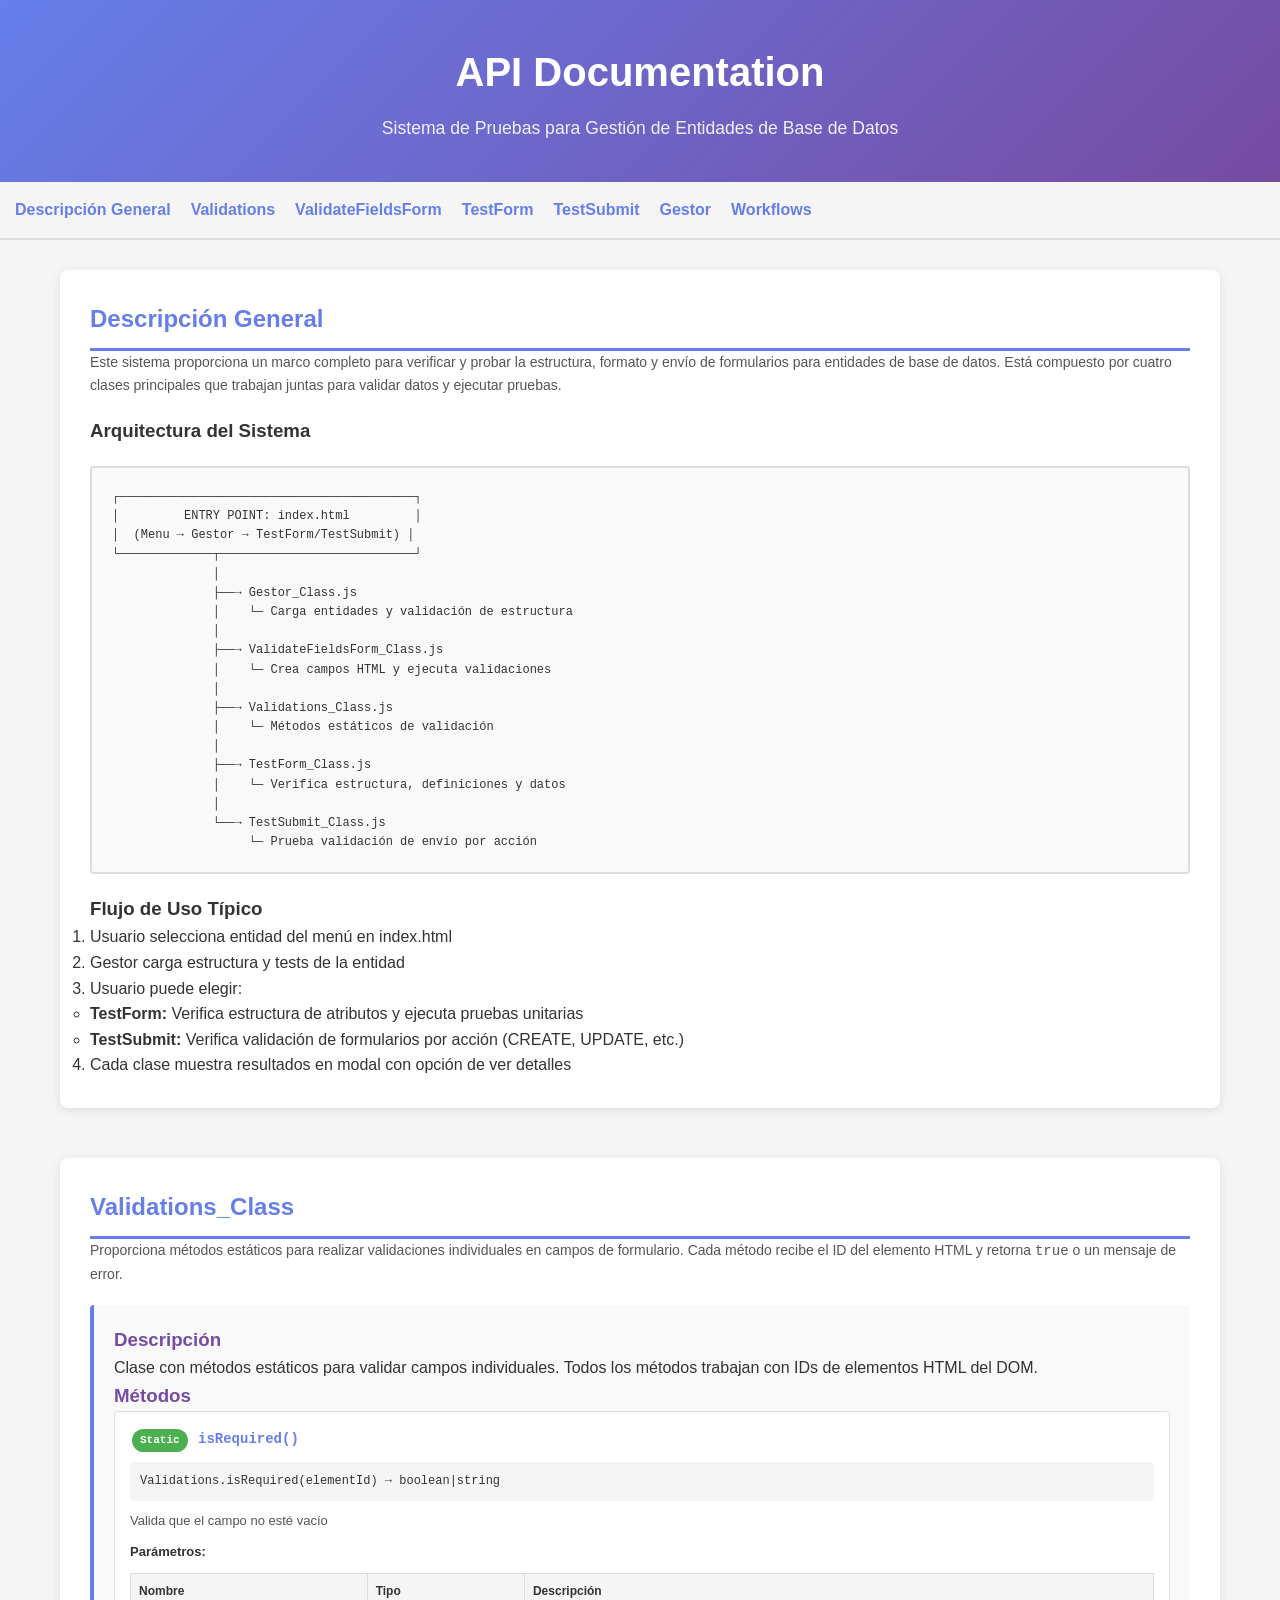
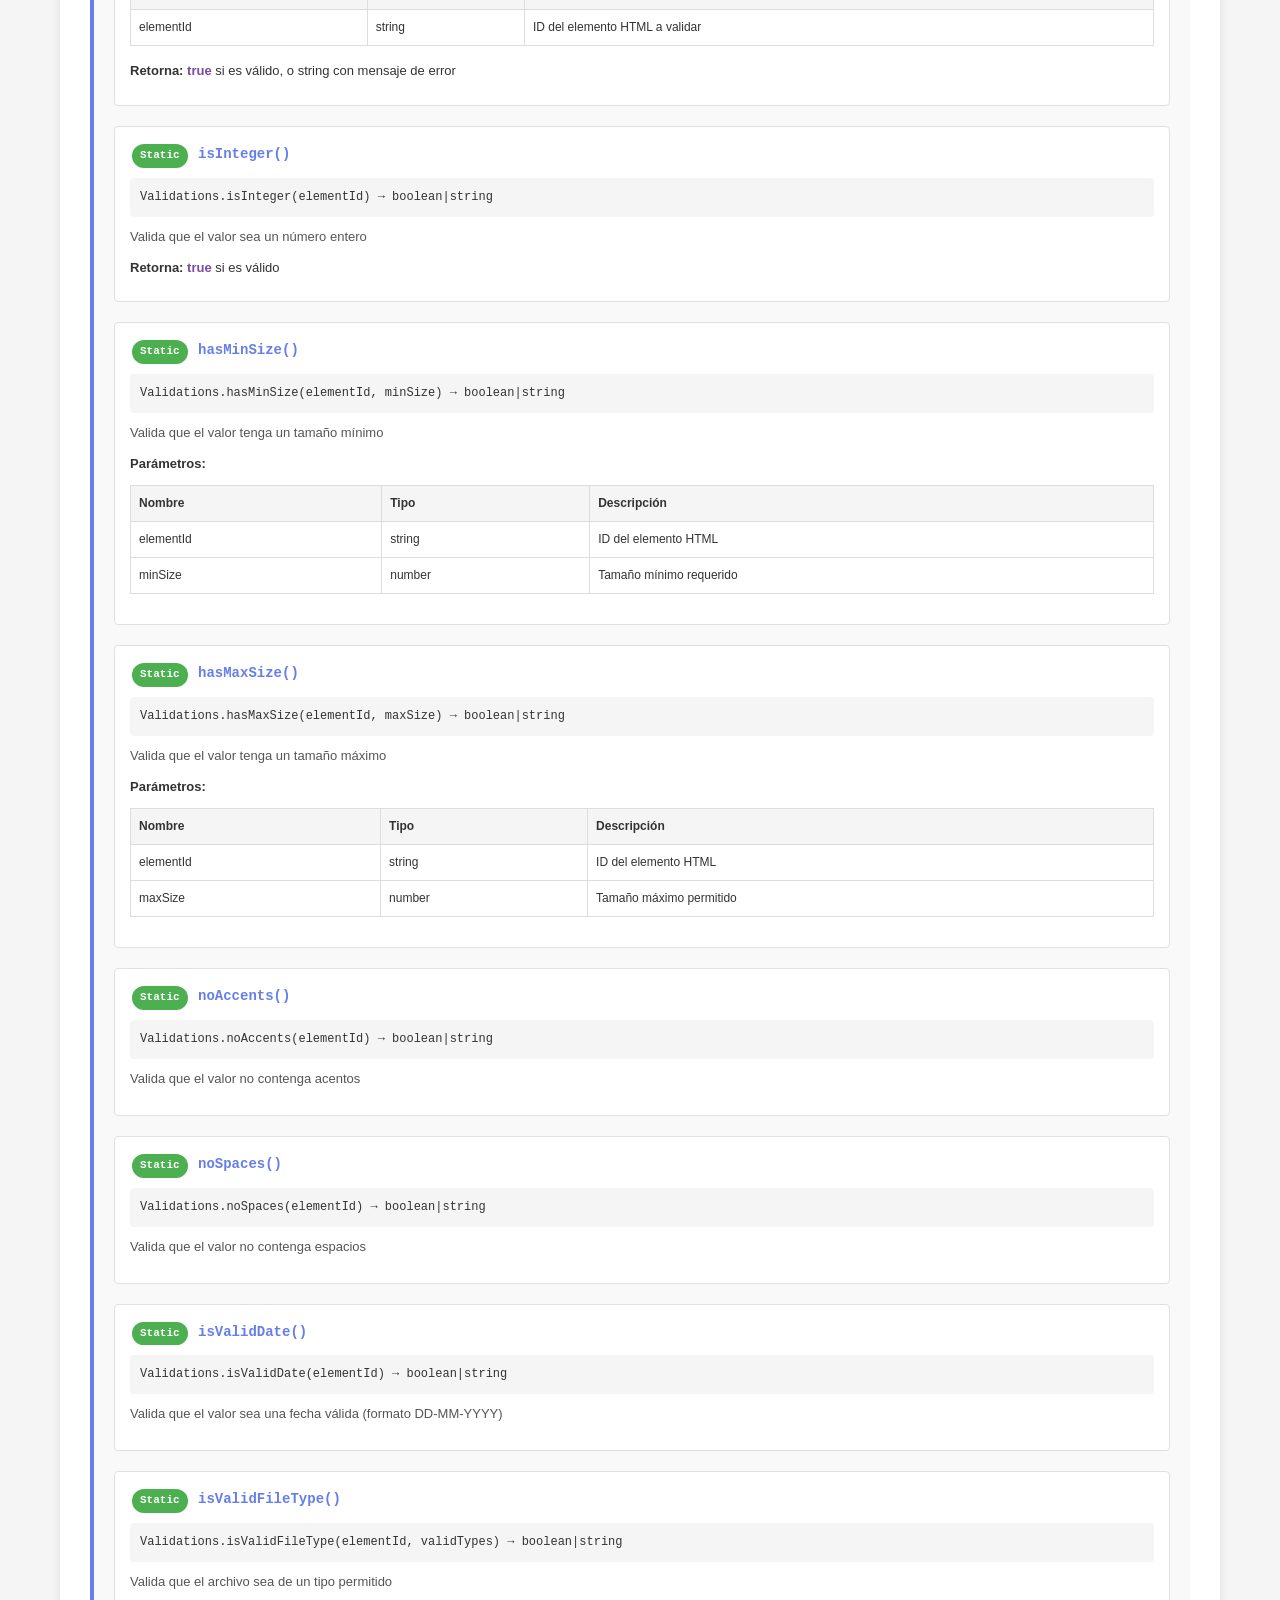
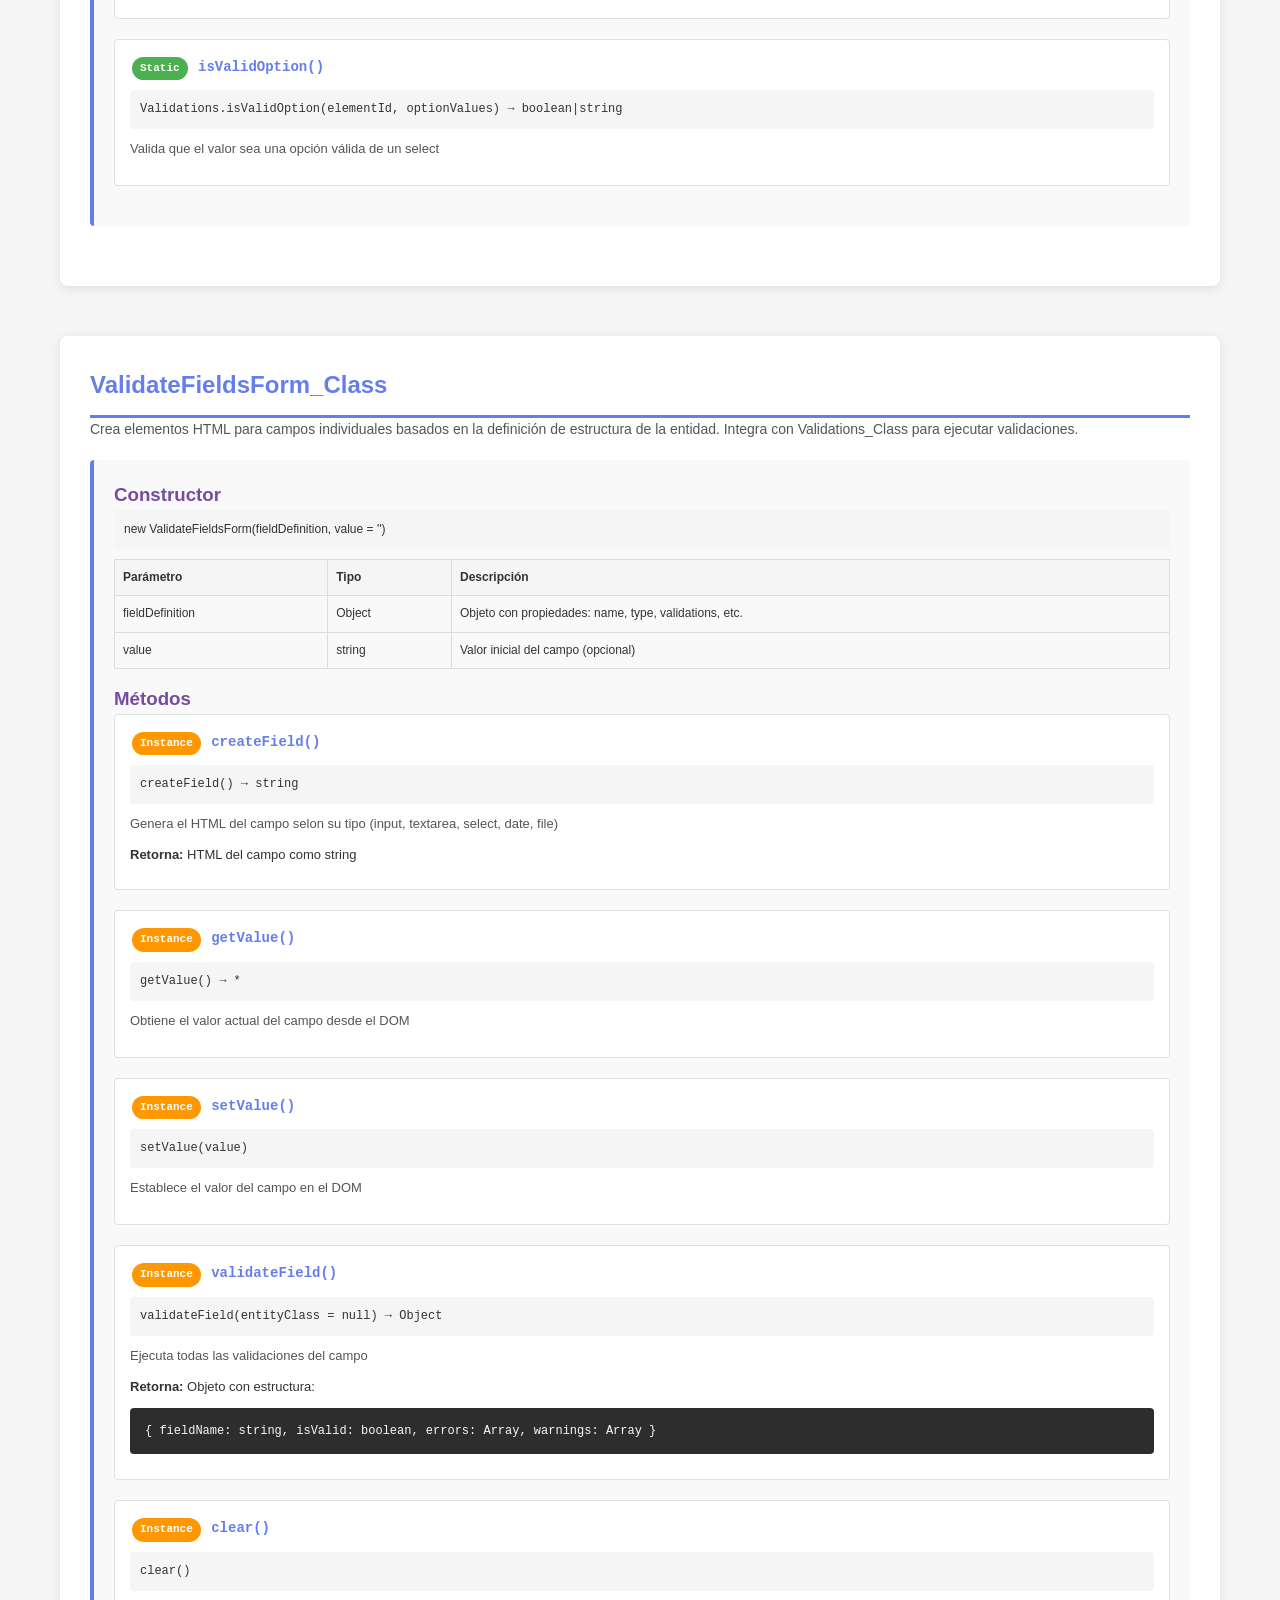
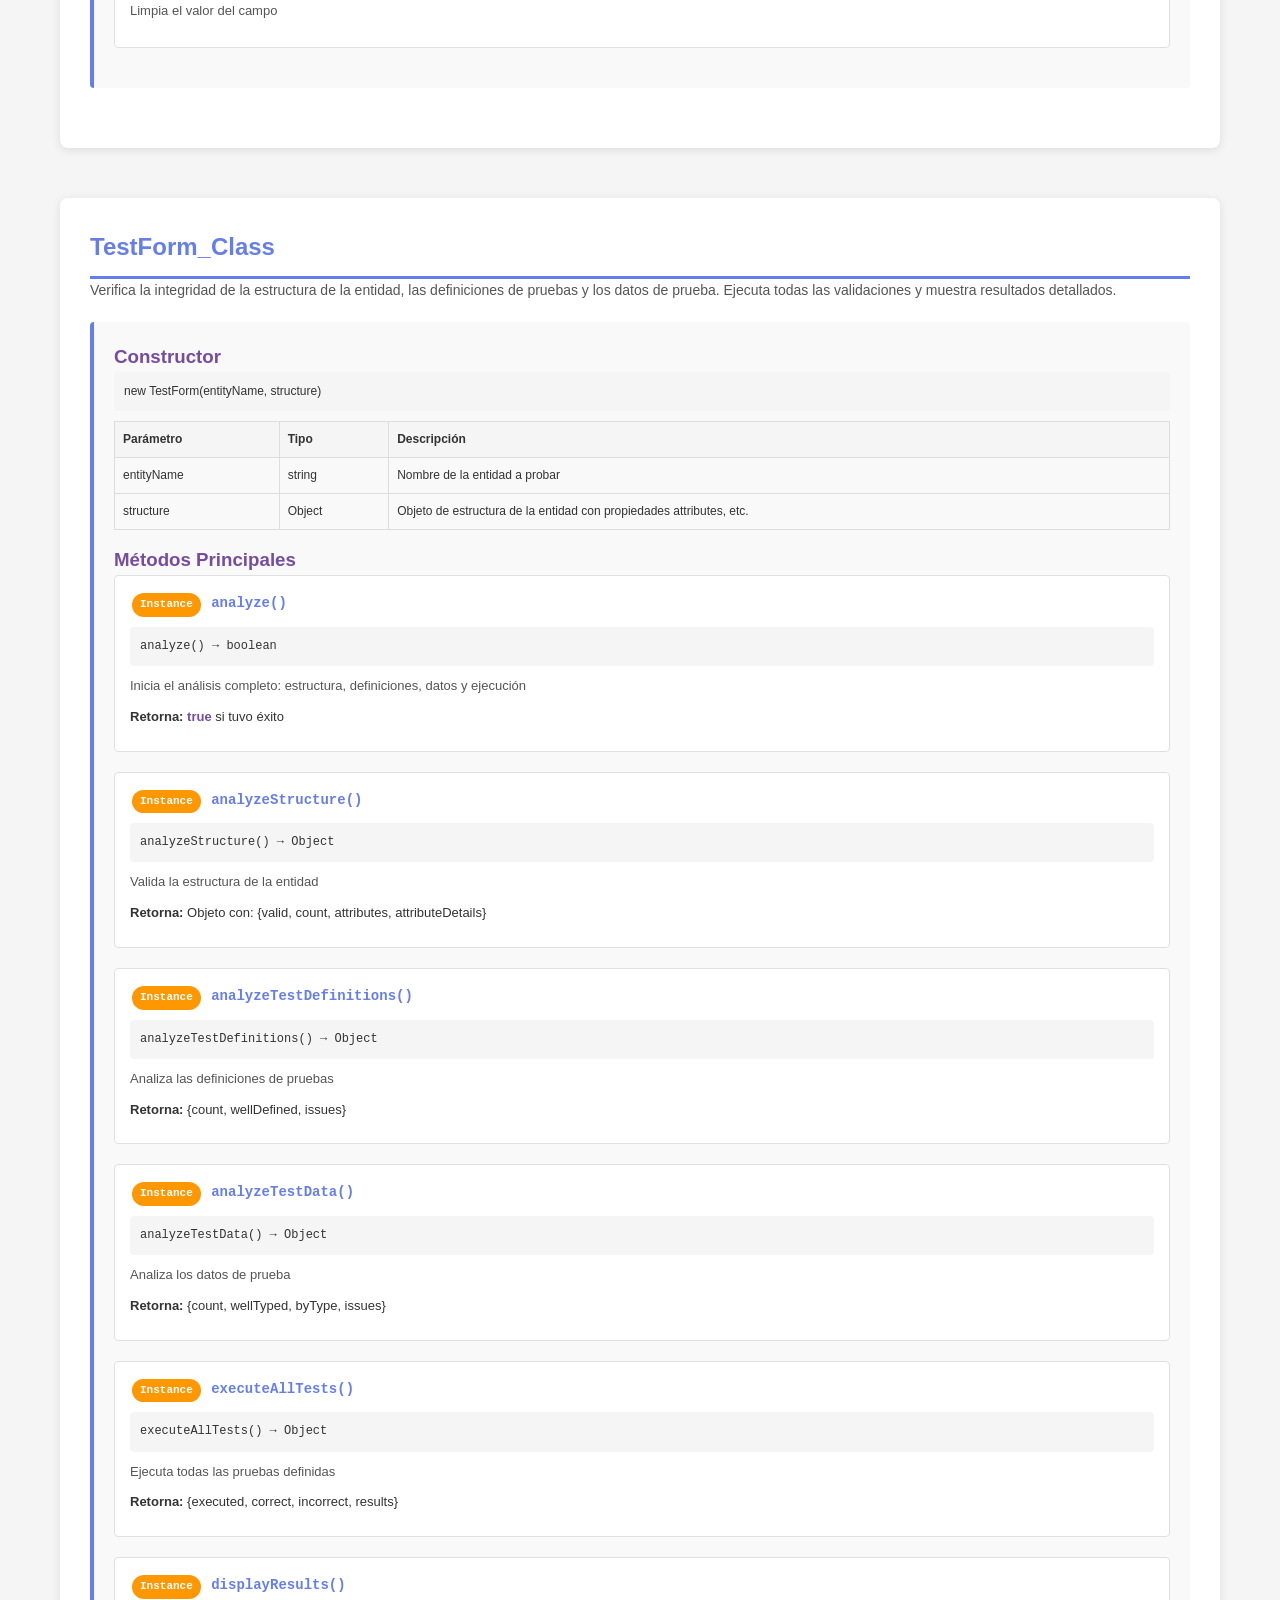
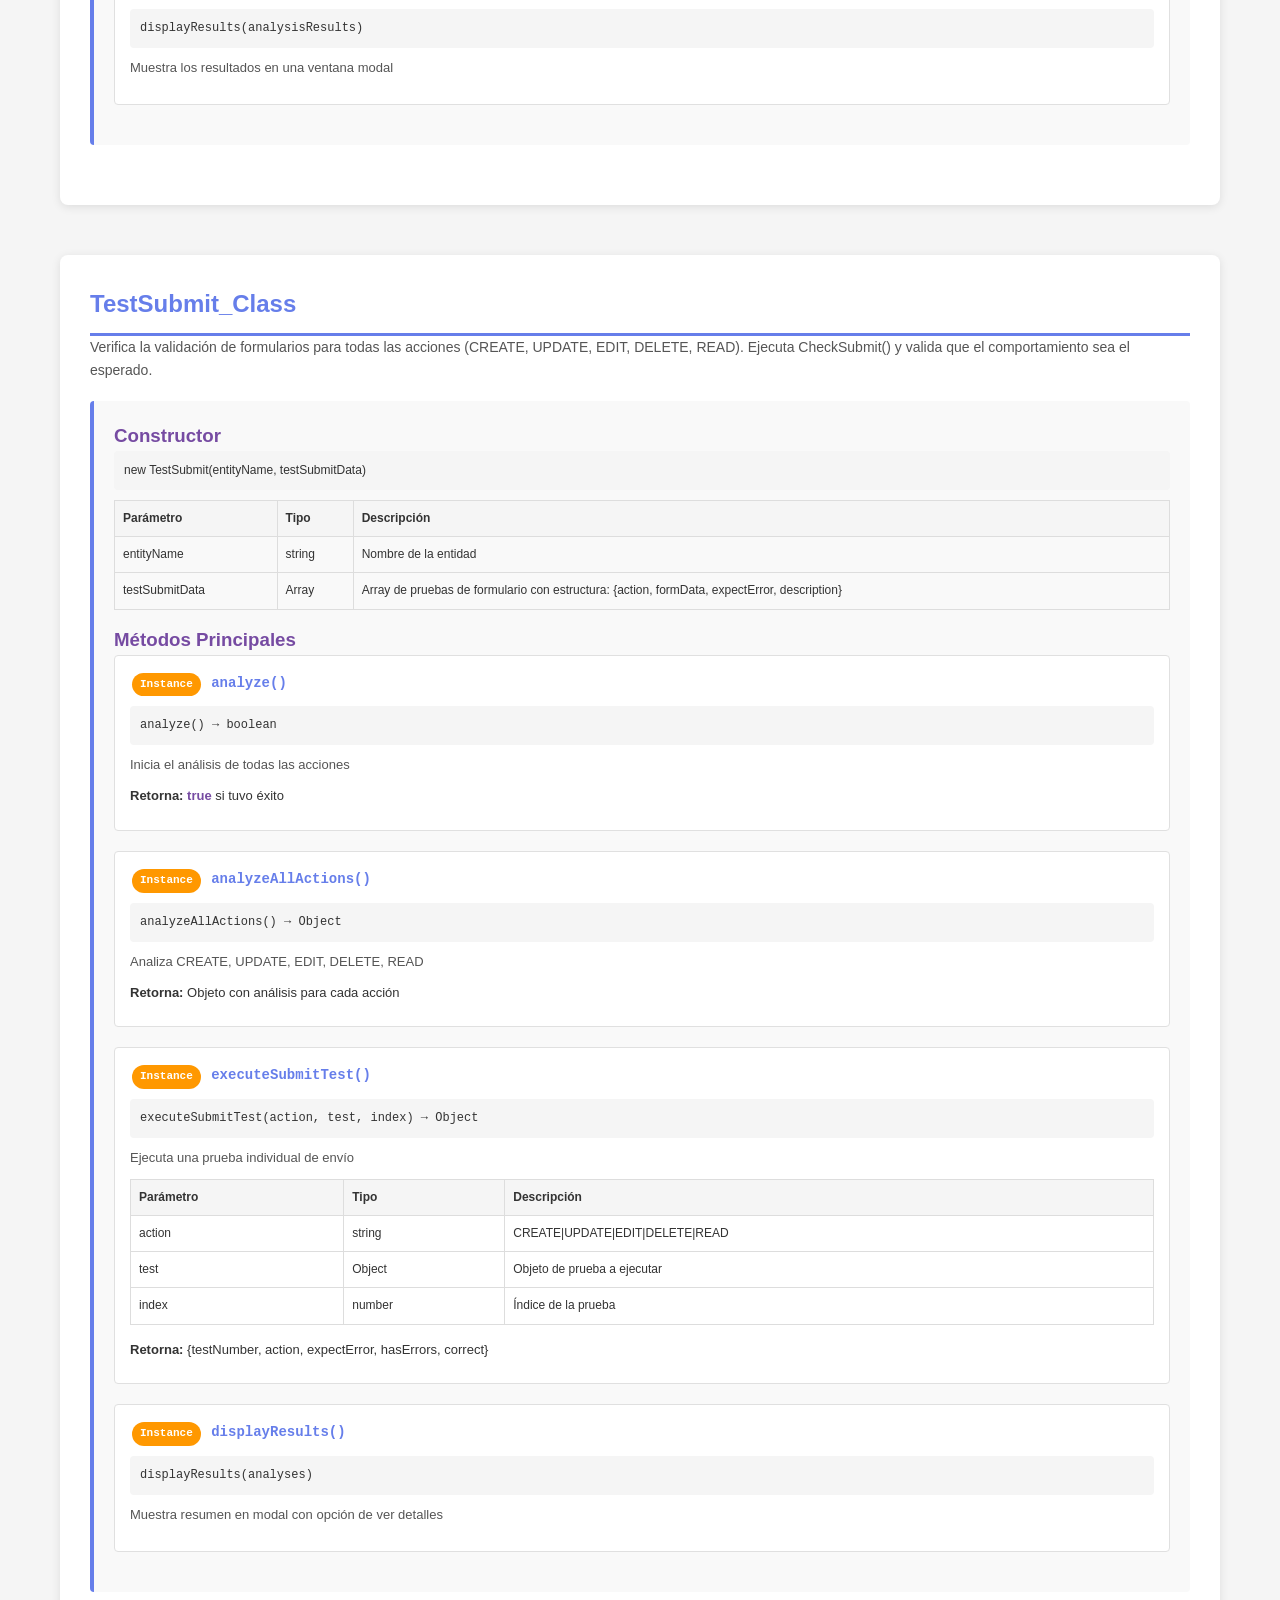
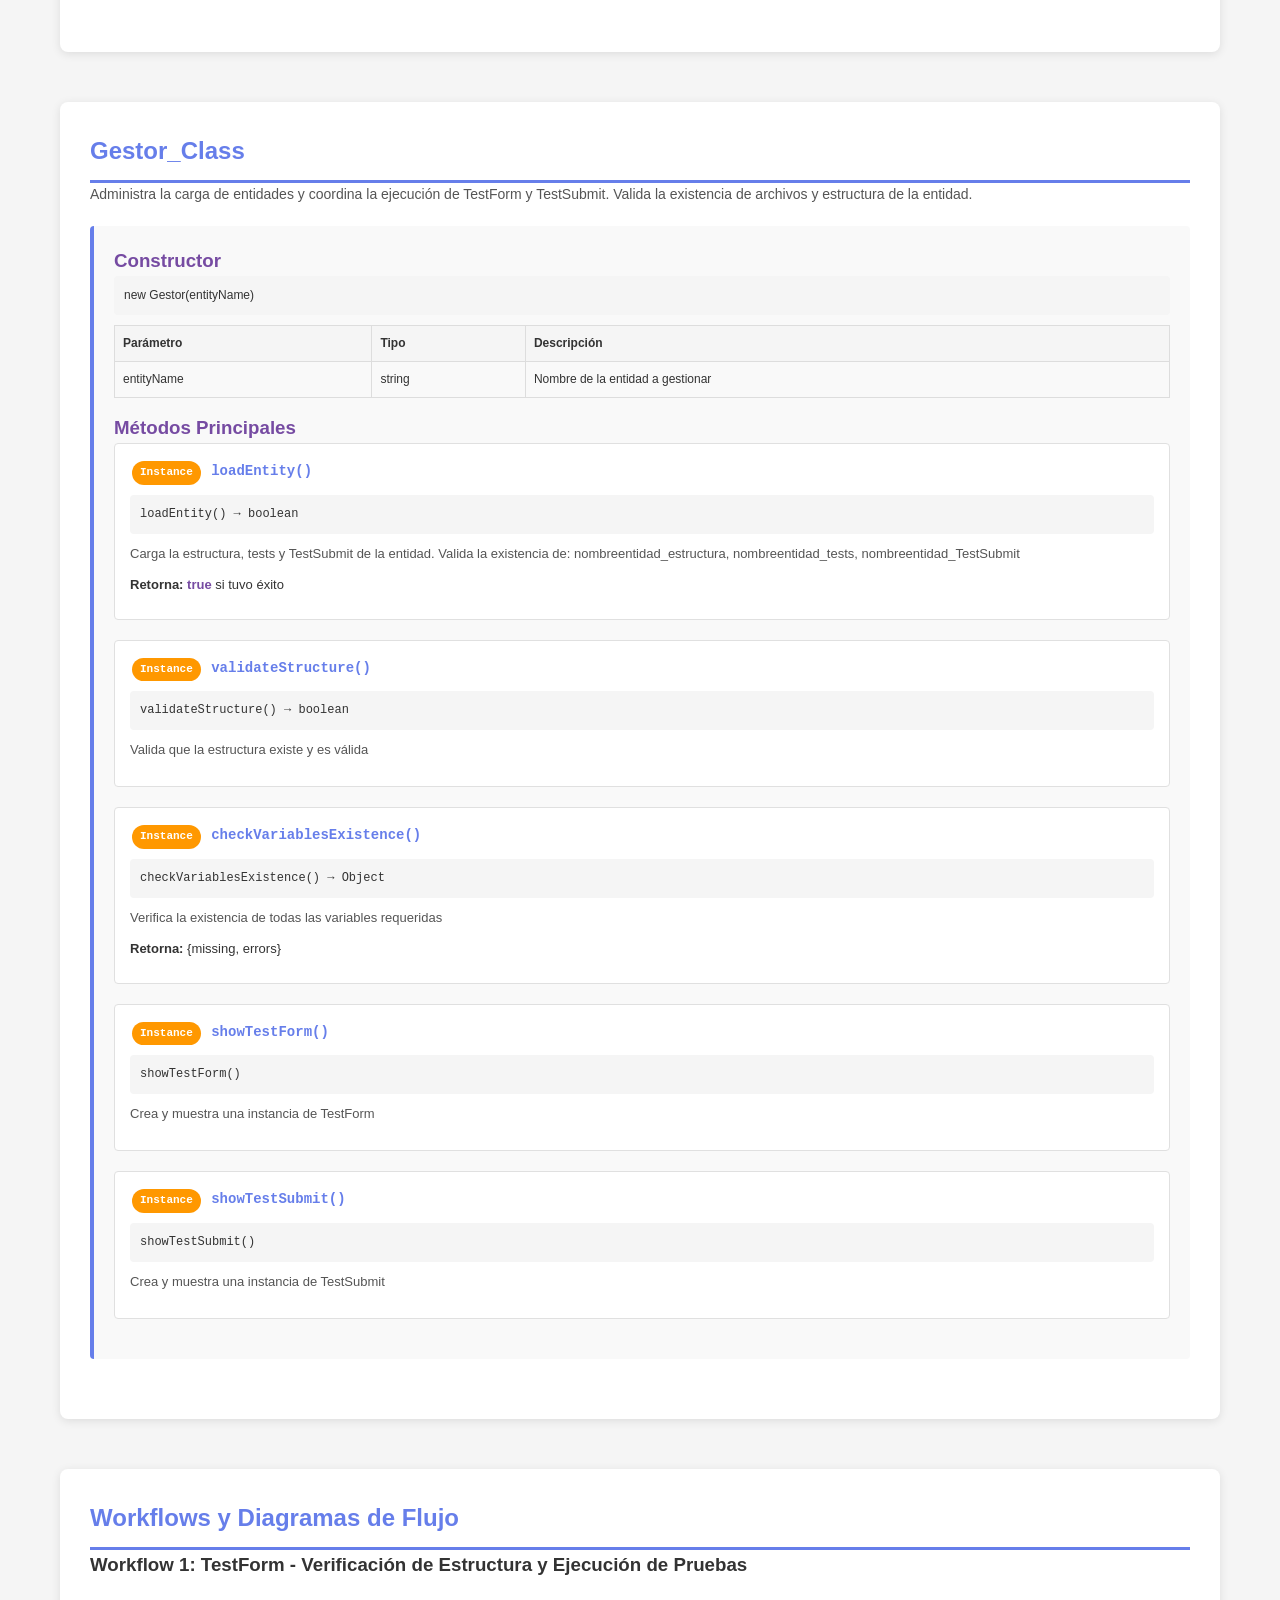
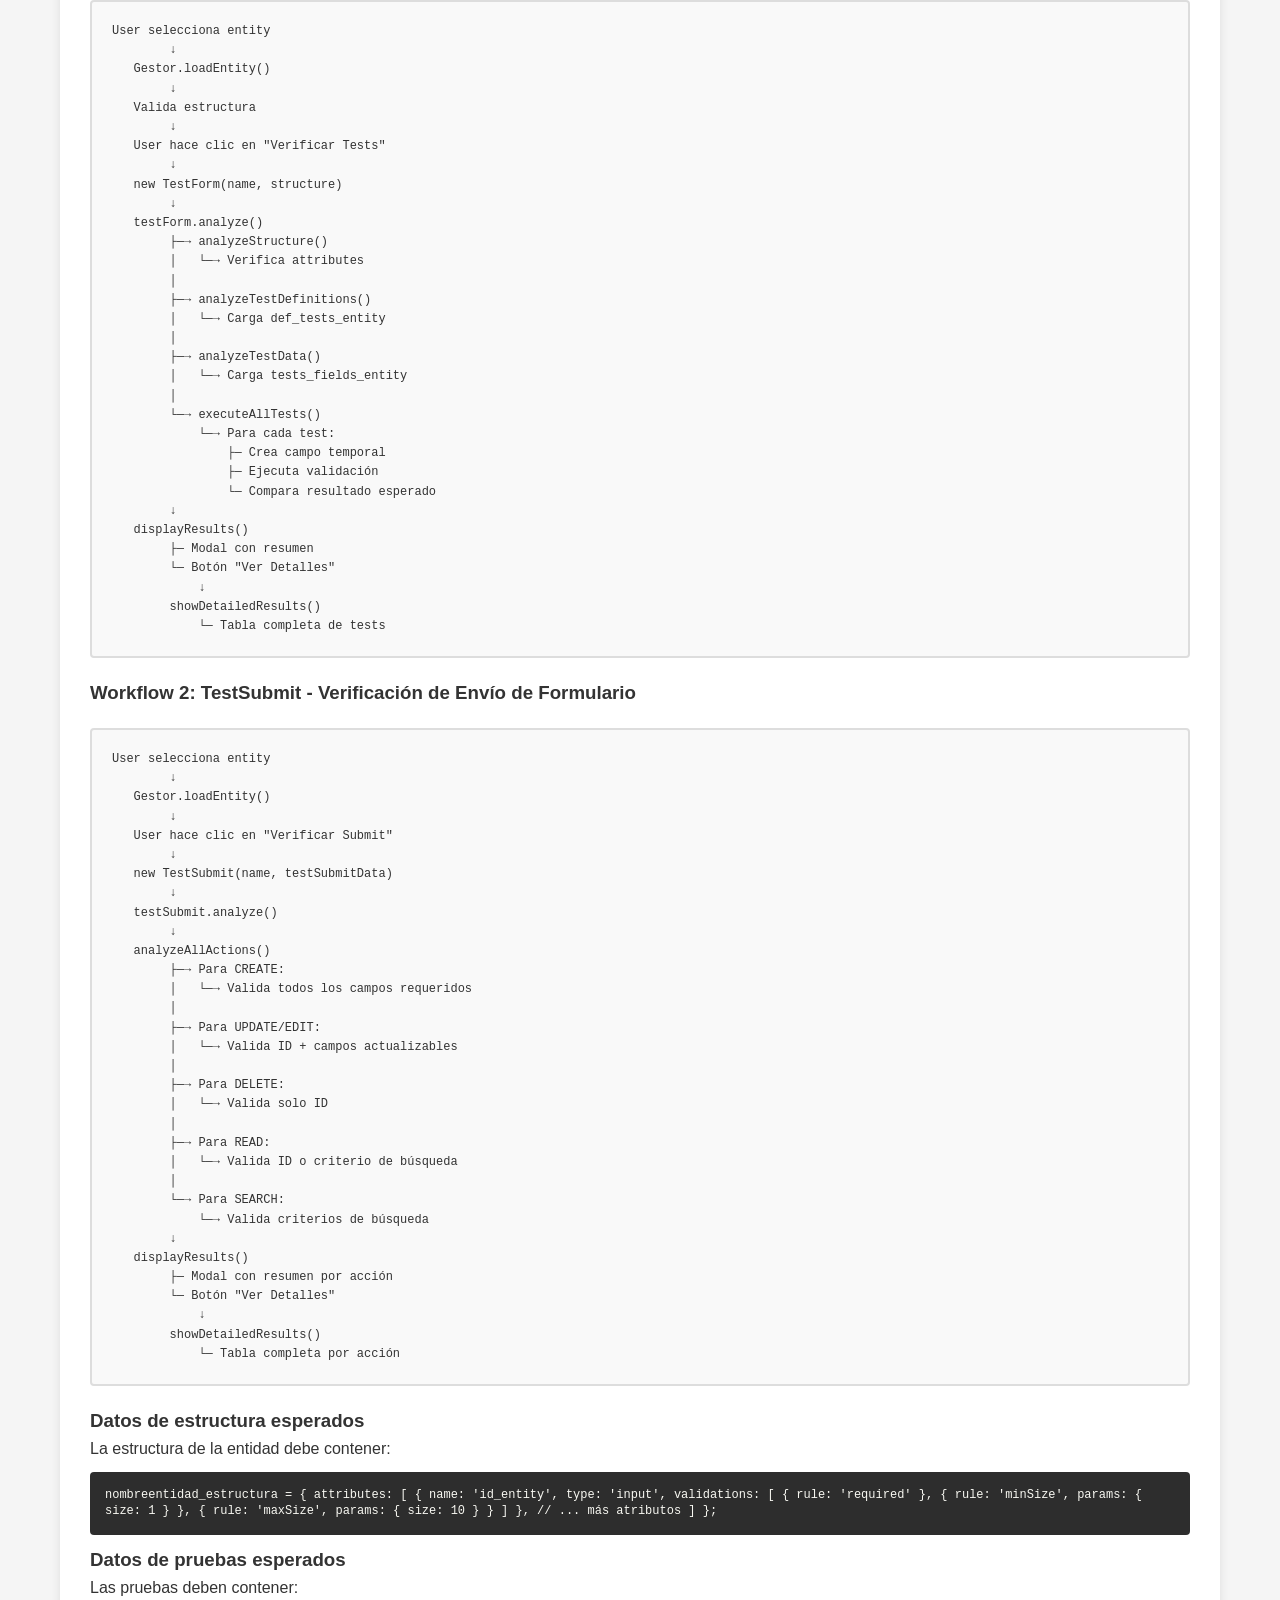
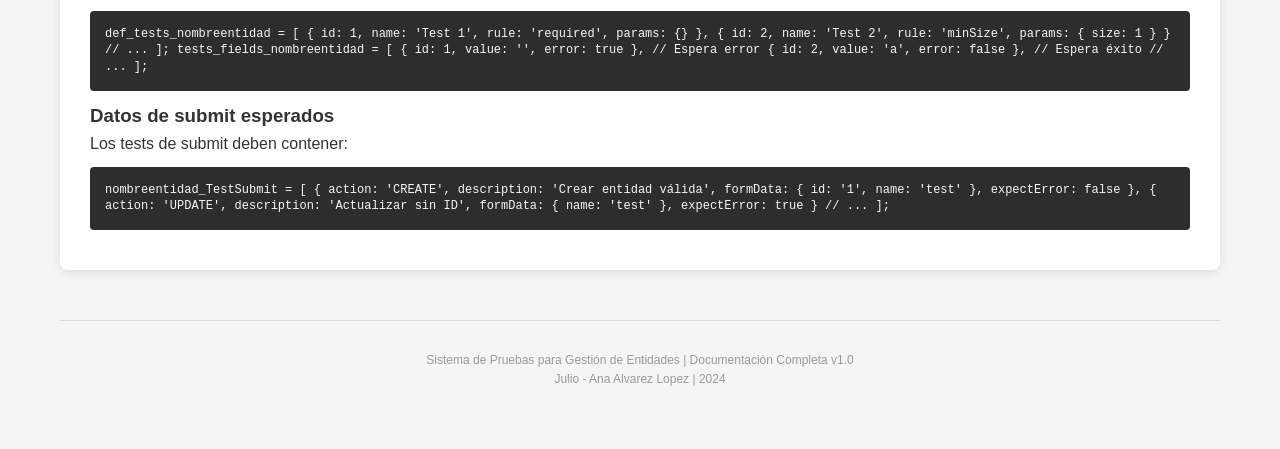
==== CODIGO/API.html @ 2a4726ad "Inicial: Proyecto de Gestión de Entidades con interfaz de Usuario - Estructura de entidades (Analysi" ====
<!DOCTYPE html>
<html lang="es">
<head>
    <meta charset="UTF-8">
    <meta name="viewport" content="width=device-width, initial-scale=1.0">
    <title>API Documentation - Sistema de Pruebas de Entidades</title>
    <link rel="stylesheet" href="css/IU.css">
    <style>
        body {
            font-family: 'Segoe UI', Tahoma, Geneva, Verdana, sans-serif;
            line-height: 1.6;
            color: #333;
        }

        .api-header {
            background: linear-gradient(135deg, #667eea 0%, #764ba2 100%);
            color: white;
            padding: 40px 20px;
            text-align: center;
        }

        .api-header h1 {
            margin: 0;
            font-size: 2.5em;
        }

        .api-header p {
            margin: 10px 0 0 0;
            font-size: 1.1em;
            opacity: 0.9;
        }

        .api-nav {
            background: #f5f5f5;
            padding: 15px;
            border-bottom: 2px solid #ddd;
            position: sticky;
            top: 0;
            z-index: 100;
        }

        .api-nav ul {
            list-style: none;
            margin: 0;
            padding: 0;
            display: flex;
            flex-wrap: wrap;
            gap: 20px;
        }

        .api-nav a {
            color: #667eea;
            text-decoration: none;
            font-weight: 600;
            transition: color 0.3s ease;
        }

        .api-nav a:hover {
            color: #764ba2;
        }

        .api-container {
            max-width: 1200px;
            margin: 0 auto;
            padding: 30px 20px;
        }

        .api-section {
            margin-bottom: 50px;
            background: white;
            padding: 30px;
            border-radius: 8px;
            box-shadow: 0 2px 10px rgba(0,0,0,0.1);
        }

        .api-section h2 {
            color: #667eea;
            border-bottom: 3px solid #667eea;
            padding-bottom: 10px;
            margin-top: 0;
        }

        .class-doc {
            margin-bottom: 30px;
            padding: 20px;
            background: #f9f9f9;
            border-left: 4px solid #667eea;
            border-radius: 4px;
        }

        .class-doc h3 {
            color: #764ba2;
            margin-top: 0;
        }

        .method-doc {
            margin-bottom: 20px;
            padding: 15px;
            background: white;
            border: 1px solid #e0e0e0;
            border-radius: 4px;
            font-family: 'Courier New', monospace;
            font-size: 13px;
        }

        .method-name {
            color: #667eea;
            font-weight: bold;
            font-size: 14px;
            margin-bottom: 8px;
        }

        .method-signature {
            background: #f5f5f5;
            padding: 10px;
            border-radius: 4px;
            overflow-x: auto;
            margin-bottom: 10px;
            font-size: 12px;
        }

        .method-description {
            margin-bottom: 10px;
            font-family: 'Segoe UI', Tahoma, Geneva, Verdana, sans-serif;
            font-size: 13px;
            color: #555;
        }

        .method-params,
        .method-returns {
            margin-bottom: 8px;
            font-family: 'Segoe UI', Tahoma, Geneva, Verdana, sans-serif;
            font-size: 13px;
        }

        .param-name,
        .return-type {
            color: #764ba2;
            font-weight: bold;
        }

        .param-type {
            color: #667eea;
        }

        .table-params {
            width: 100%;
            border-collapse: collapse;
            margin-top: 10px;
            font-size: 12px;
        }

        .table-params th,
        .table-params td {
            border: 1px solid #ddd;
            padding: 8px;
            text-align: left;
        }

        .table-params th {
            background-color: #f5f5f5;
            font-weight: bold;
        }

        .code-block {
            background: #2d2d2d;
            color: #f8f8f2;
            padding: 15px;
            border-radius: 4px;
            overflow-x: auto;
            margin: 10px 0;
            font-family: 'Courier New', monospace;
            font-size: 12px;
            line-height: 1.4;
        }

        .workflow-diagram {
            background: #f9f9f9;
            border: 2px solid #ddd;
            padding: 20px;
            border-radius: 4px;
            margin: 20px 0;
            font-family: 'Courier New', monospace;
            font-size: 12px;
            overflow-x: auto;
            white-space: pre;
        }

        .section-intro {
            color: #555;
            margin-bottom: 20px;
            font-size: 14px;
        }

        .back-to-top {
            text-align: right;
            margin-top: 20px;
        }

        .back-to-top a {
            color: #667eea;
            text-decoration: none;
        }

        .badge {
            display: inline-block;
            padding: 3px 8px;
            margin: 2px;
            background: #667eea;
            color: white;
            border-radius: 12px;
            font-size: 11px;
            font-weight: bold;
        }

        .badge.static {
            background: #4caf50;
        }

        .badge.instance {
            background: #ff9800;
        }

        .footer-api {
            text-align: center;
            padding: 30px;
            color: #999;
            font-size: 12px;
            border-top: 1px solid #ddd;
            margin-top: 50px;
        }
    </style>
</head>
<body>
    <div class="api-header">
        <h1>API Documentation</h1>
        <p>Sistema de Pruebas para Gestión de Entidades de Base de Datos</p>
    </div>

    <div class="api-nav">
        <ul>
            <li><a href="#overview">Descripción General</a></li>
            <li><a href="#validations">Validations</a></li>
            <li><a href="#validatefields">ValidateFieldsForm</a></li>
            <li><a href="#testform">TestForm</a></li>
            <li><a href="#testsubmit">TestSubmit</a></li>
            <li><a href="#gestor">Gestor</a></li>
            <li><a href="#workflows">Workflows</a></li>
        </ul>
    </div>

    <div class="api-container">
        <!-- Overview Section -->
        <div class="api-section" id="overview">
            <h2>Descripción General</h2>
            <p class="section-intro">
                Este sistema proporciona un marco completo para verificar y probar la estructura, 
                formato y envío de formularios para entidades de base de datos. Está compuesto 
                por cuatro clases principales que trabajan juntas para validar datos y ejecutar pruebas.
            </p>

            <h3>Arquitectura del Sistema</h3>
            <div class="workflow-diagram">┌─────────────────────────────────────────┐
│         ENTRY POINT: index.html         │
│  (Menu → Gestor → TestForm/TestSubmit) │
└─────────────┬───────────────────────────┘
              │
              ├──→ Gestor_Class.js
              │    └─ Carga entidades y validación de estructura
              │
              ├──→ ValidateFieldsForm_Class.js
              │    └─ Crea campos HTML y ejecuta validaciones
              │
              ├──→ Validations_Class.js
              │    └─ Métodos estáticos de validación
              │
              ├──→ TestForm_Class.js
              │    └─ Verifica estructura, definiciones y datos
              │
              └──→ TestSubmit_Class.js
                   └─ Prueba validación de envío por acción</div>

            <h3>Flujo de Uso Típico</h3>
            <ol>
                <li>Usuario selecciona entidad del menú en index.html</li>
                <li>Gestor carga estructura y tests de la entidad</li>
                <li>Usuario puede elegir:
                    <ul>
                        <li><strong>TestForm:</strong> Verifica estructura de atributos y ejecuta pruebas unitarias</li>
                        <li><strong>TestSubmit:</strong> Verifica validación de formularios por acción (CREATE, UPDATE, etc.)</li>
                    </ul>
                </li>
                <li>Cada clase muestra resultados en modal con opción de ver detalles</li>
            </ol>
        </div>

        <!-- Validations Section -->
        <div class="api-section" id="validations">
            <h2>Validations_Class</h2>
            <p class="section-intro">
                Proporciona métodos estáticos para realizar validaciones individuales en campos de formulario.
                Cada método recibe el ID del elemento HTML y retorna <code>true</code> o un mensaje de error.
            </p>

            <div class="class-doc">
                <h3>Descripción</h3>
                <p>Clase con métodos estáticos para validar campos individuales. Todos los métodos 
                   trabajan con IDs de elementos HTML del DOM.</p>

                <h3>Métodos</h3>

                <div class="method-doc">
                    <div class="method-name"><span class="badge static">Static</span> isRequired()</div>
                    <div class="method-signature">Validations.isRequired(elementId) → boolean|string</div>
                    <div class="method-description">Valida que el campo no esté vacío</div>
                    <div class="method-params">
                        <strong>Parámetros:</strong>
                        <table class="table-params">
                            <tr>
                                <th>Nombre</th>
                                <th>Tipo</th>
                                <th>Descripción</th>
                            </tr>
                            <tr>
                                <td>elementId</td>
                                <td>string</td>
                                <td>ID del elemento HTML a validar</td>
                            </tr>
                        </table>
                    </div>
                    <div class="method-returns">
                        <strong>Retorna:</strong> <span class="return-type">true</span> si es válido, 
                        o string con mensaje de error
                    </div>
                </div>

                <div class="method-doc">
                    <div class="method-name"><span class="badge static">Static</span> isInteger()</div>
                    <div class="method-signature">Validations.isInteger(elementId) → boolean|string</div>
                    <div class="method-description">Valida que el valor sea un número entero</div>
                    <div class="method-params">
                        <strong>Retorna:</strong> <span class="return-type">true</span> si es válido
                    </div>
                </div>

                <div class="method-doc">
                    <div class="method-name"><span class="badge static">Static</span> hasMinSize()</div>
                    <div class="method-signature">Validations.hasMinSize(elementId, minSize) → boolean|string</div>
                    <div class="method-description">Valida que el valor tenga un tamaño mínimo</div>
                    <div class="method-params">
                        <strong>Parámetros:</strong>
                        <table class="table-params">
                            <tr>
                                <th>Nombre</th>
                                <th>Tipo</th>
                                <th>Descripción</th>
                            </tr>
                            <tr>
                                <td>elementId</td>
                                <td>string</td>
                                <td>ID del elemento HTML</td>
                            </tr>
                            <tr>
                                <td>minSize</td>
                                <td>number</td>
                                <td>Tamaño mínimo requerido</td>
                            </tr>
                        </table>
                    </div>
                </div>

                <div class="method-doc">
                    <div class="method-name"><span class="badge static">Static</span> hasMaxSize()</div>
                    <div class="method-signature">Validations.hasMaxSize(elementId, maxSize) → boolean|string</div>
                    <div class="method-description">Valida que el valor tenga un tamaño máximo</div>
                    <div class="method-params">
                        <strong>Parámetros:</strong>
                        <table class="table-params">
                            <tr>
                                <th>Nombre</th>
                                <th>Tipo</th>
                                <th>Descripción</th>
                            </tr>
                            <tr>
                                <td>elementId</td>
                                <td>string</td>
                                <td>ID del elemento HTML</td>
                            </tr>
                            <tr>
                                <td>maxSize</td>
                                <td>number</td>
                                <td>Tamaño máximo permitido</td>
                            </tr>
                        </table>
                    </div>
                </div>

                <div class="method-doc">
                    <div class="method-name"><span class="badge static">Static</span> noAccents()</div>
                    <div class="method-signature">Validations.noAccents(elementId) → boolean|string</div>
                    <div class="method-description">Valida que el valor no contenga acentos</div>
                </div>

                <div class="method-doc">
                    <div class="method-name"><span class="badge static">Static</span> noSpaces()</div>
                    <div class="method-signature">Validations.noSpaces(elementId) → boolean|string</div>
                    <div class="method-description">Valida que el valor no contenga espacios</div>
                </div>

                <div class="method-doc">
                    <div class="method-name"><span class="badge static">Static</span> isValidDate()</div>
                    <div class="method-signature">Validations.isValidDate(elementId) → boolean|string</div>
                    <div class="method-description">Valida que el valor sea una fecha válida (formato DD-MM-YYYY)</div>
                </div>

                <div class="method-doc">
                    <div class="method-name"><span class="badge static">Static</span> isValidFileType()</div>
                    <div class="method-signature">Validations.isValidFileType(elementId, validTypes) → boolean|string</div>
                    <div class="method-description">Valida que el archivo sea de un tipo permitido</div>
                </div>

                <div class="method-doc">
                    <div class="method-name"><span class="badge static">Static</span> isValidOption()</div>
                    <div class="method-signature">Validations.isValidOption(elementId, optionValues) → boolean|string</div>
                    <div class="method-description">Valida que el valor sea una opción válida de un select</div>
                </div>
            </div>
        </div>

        <!-- ValidateFieldsForm Section -->
        <div class="api-section" id="validatefields">
            <h2>ValidateFieldsForm_Class</h2>
            <p class="section-intro">
                Crea elementos HTML para campos individuales basados en la definición de estructura 
                de la entidad.  Integra con Validations_Class para ejecutar validaciones.
            </p>

            <div class="class-doc">
                <h3>Constructor</h3>
                <div class="method-signature">new ValidateFieldsForm(fieldDefinition, value = '')</div>
                <div class="method-params">
                    <table class="table-params">
                        <tr>
                            <th>Parámetro</th>
                            <th>Tipo</th>
                            <th>Descripción</th>
                        </tr>
                        <tr>
                            <td>fieldDefinition</td>
                            <td>Object</td>
                            <td>Objeto con propiedades: name, type, validations, etc.</td>
                        </tr>
                        <tr>
                            <td>value</td>
                            <td>string</td>
                            <td>Valor inicial del campo (opcional)</td>
                        </tr>
                    </table>
                </div>

                <h3>Métodos</h3>

                <div class="method-doc">
                    <div class="method-name"><span class="badge instance">Instance</span> createField()</div>
                    <div class="method-signature">createField() → string</div>
                    <div class="method-description">Genera el HTML del campo selon su tipo (input, textarea, select, date, file)</div>
                    <div class="method-returns">
                        <strong>Retorna:</strong> HTML del campo como string
                    </div>
                </div>

                <div class="method-doc">
                    <div class="method-name"><span class="badge instance">Instance</span> getValue()</div>
                    <div class="method-signature">getValue() → *</div>
                    <div class="method-description">Obtiene el valor actual del campo desde el DOM</div>
                </div>

                <div class="method-doc">
                    <div class="method-name"><span class="badge instance">Instance</span> setValue()</div>
                    <div class="method-signature">setValue(value)</div>
                    <div class="method-description">Establece el valor del campo en el DOM</div>
                </div>

                <div class="method-doc">
                    <div class="method-name"><span class="badge instance">Instance</span> validateField()</div>
                    <div class="method-signature">validateField(entityClass = null) → Object</div>
                    <div class="method-description">Ejecuta todas las validaciones del campo</div>
                    <div class="method-returns">
                        <strong>Retorna:</strong> Objeto con estructura:
                        <div class="code-block">{
  fieldName: string,
  isValid: boolean,
  errors: Array,
  warnings: Array
}</div>
                    </div>
                </div>

                <div class="method-doc">
                    <div class="method-name"><span class="badge instance">Instance</span> clear()</div>
                    <div class="method-signature">clear()</div>
                    <div class="method-description">Limpia el valor del campo</div>
                </div>
            </div>
        </div>

        <!-- TestForm Section -->
        <div class="api-section" id="testform">
            <h2>TestForm_Class</h2>
            <p class="section-intro">
                Verifica la integridad de la estructura de la entidad, las definiciones de pruebas 
                y los datos de prueba. Ejecuta todas las validaciones y muestra resultados detallados.
            </p>

            <div class="class-doc">
                <h3>Constructor</h3>
                <div class="method-signature">new TestForm(entityName, structure)</div>
                <div class="method-params">
                    <table class="table-params">
                        <tr>
                            <th>Parámetro</th>
                            <th>Tipo</th>
                            <th>Descripción</th>
                        </tr>
                        <tr>
                            <td>entityName</td>
                            <td>string</td>
                            <td>Nombre de la entidad a probar</td>
                        </tr>
                        <tr>
                            <td>structure</td>
                            <td>Object</td>
                            <td>Objeto de estructura de la entidad con propiedades attributes, etc.</td>
                        </tr>
                    </table>
                </div>

                <h3>Métodos Principales</h3>

                <div class="method-doc">
                    <div class="method-name"><span class="badge instance">Instance</span> analyze()</div>
                    <div class="method-signature">analyze() → boolean</div>
                    <div class="method-description">Inicia el análisis completo: estructura, definiciones, datos y ejecución</div>
                    <div class="method-returns">
                        <strong>Retorna:</strong> <span class="return-type">true</span> si tuvo éxito
                    </div>
                </div>

                <div class="method-doc">
                    <div class="method-name"><span class="badge instance">Instance</span> analyzeStructure()</div>
                    <div class="method-signature">analyzeStructure() → Object</div>
                    <div class="method-description">Valida la estructura de la entidad</div>
                    <div class="method-returns">
                        <strong>Retorna:</strong> Objeto con: {valid, count, attributes, attributeDetails}
                    </div>
                </div>

                <div class="method-doc">
                    <div class="method-name"><span class="badge instance">Instance</span> analyzeTestDefinitions()</div>
                    <div class="method-signature">analyzeTestDefinitions() → Object</div>
                    <div class="method-description">Analiza las definiciones de pruebas</div>
                    <div class="method-returns">
                        <strong>Retorna:</strong> {count, wellDefined, issues}
                    </div>
                </div>

                <div class="method-doc">
                    <div class="method-name"><span class="badge instance">Instance</span> analyzeTestData()</div>
                    <div class="method-signature">analyzeTestData() → Object</div>
                    <div class="method-description">Analiza los datos de prueba</div>
                    <div class="method-returns">
                        <strong>Retorna:</strong> {count, wellTyped, byType, issues}
                    </div>
                </div>

                <div class="method-doc">
                    <div class="method-name"><span class="badge instance">Instance</span> executeAllTests()</div>
                    <div class="method-signature">executeAllTests() → Object</div>
                    <div class="method-description">Ejecuta todas las pruebas definidas</div>
                    <div class="method-returns">
                        <strong>Retorna:</strong> {executed, correct, incorrect, results}
                    </div>
                </div>

                <div class="method-doc">
                    <div class="method-name"><span class="badge instance">Instance</span> displayResults()</div>
                    <div class="method-signature">displayResults(analysisResults)</div>
                    <div class="method-description">Muestra los resultados en una ventana modal</div>
                </div>
            </div>
        </div>

        <!-- TestSubmit Section -->
        <div class="api-section" id="testsubmit">
            <h2>TestSubmit_Class</h2>
            <p class="section-intro">
                Verifica la validación de formularios para todas las acciones (CREATE, UPDATE, EDIT, 
                DELETE, READ). Ejecuta CheckSubmit() y valida que el comportamiento sea el esperado.
            </p>

            <div class="class-doc">
                <h3>Constructor</h3>
                <div class="method-signature">new TestSubmit(entityName, testSubmitData)</div>
                <div class="method-params">
                    <table class="table-params">
                        <tr>
                            <th>Parámetro</th>
                            <th>Tipo</th>
                            <th>Descripción</th>
                        </tr>
                        <tr>
                            <td>entityName</td>
                            <td>string</td>
                            <td>Nombre de la entidad</td>
                        </tr>
                        <tr>
                            <td>testSubmitData</td>
                            <td>Array</td>
                            <td>Array de pruebas de formulario con estructura: {action, formData, expectError, description}</td>
                        </tr>
                    </table>
                </div>

                <h3>Métodos Principales</h3>

                <div class="method-doc">
                    <div class="method-name"><span class="badge instance">Instance</span> analyze()</div>
                    <div class="method-signature">analyze() → boolean</div>
                    <div class="method-description">Inicia el análisis de todas las acciones</div>
                    <div class="method-returns">
                        <strong>Retorna:</strong> <span class="return-type">true</span> si tuvo éxito
                    </div>
                </div>

                <div class="method-doc">
                    <div class="method-name"><span class="badge instance">Instance</span> analyzeAllActions()</div>
                    <div class="method-signature">analyzeAllActions() → Object</div>
                    <div class="method-description">Analiza CREATE, UPDATE, EDIT, DELETE, READ</div>
                    <div class="method-returns">
                        <strong>Retorna:</strong> Objeto con análisis para cada acción
                    </div>
                </div>

                <div class="method-doc">
                    <div class="method-name"><span class="badge instance">Instance</span> executeSubmitTest()</div>
                    <div class="method-signature">executeSubmitTest(action, test, index) → Object</div>
                    <div class="method-description">Ejecuta una prueba individual de envío</div>
                    <div class="method-params">
                        <table class="table-params">
                            <tr>
                                <th>Parámetro</th>
                                <th>Tipo</th>
                                <th>Descripción</th>
                            </tr>
                            <tr>
                                <td>action</td>
                                <td>string</td>
                                <td>CREATE|UPDATE|EDIT|DELETE|READ</td>
                            </tr>
                            <tr>
                                <td>test</td>
                                <td>Object</td>
                                <td>Objeto de prueba a ejecutar</td>
                            </tr>
                            <tr>
                                <td>index</td>
                                <td>number</td>
                                <td>Índice de la prueba</td>
                            </tr>
                        </table>
                    </div>
                    <div class="method-returns">
                        <strong>Retorna:</strong> {testNumber, action, expectError, hasErrors, correct}
                    </div>
                </div>

                <div class="method-doc">
                    <div class="method-name"><span class="badge instance">Instance</span> displayResults()</div>
                    <div class="method-signature">displayResults(analyses)</div>
                    <div class="method-description">Muestra resumen en modal con opción de ver detalles</div>
                </div>
            </div>
        </div>

        <!-- Gestor Section -->
        <div class="api-section" id="gestor">
            <h2>Gestor_Class</h2>
            <p class="section-intro">
                Administra la carga de entidades y coordina la ejecución de TestForm y TestSubmit.
                Valida la existencia de archivos y estructura de la entidad.
            </p>

            <div class="class-doc">
                <h3>Constructor</h3>
                <div class="method-signature">new Gestor(entityName)</div>
                <div class="method-params">
                    <table class="table-params">
                        <tr>
                            <th>Parámetro</th>
                            <th>Tipo</th>
                            <th>Descripción</th>
                        </tr>
                        <tr>
                            <td>entityName</td>
                            <td>string</td>
                            <td>Nombre de la entidad a gestionar</td>
                        </tr>
                    </table>
                </div>

                <h3>Métodos Principales</h3>

                <div class="method-doc">
                    <div class="method-name"><span class="badge instance">Instance</span> loadEntity()</div>
                    <div class="method-signature">loadEntity() → boolean</div>
                    <div class="method-description">
                        Carga la estructura, tests y TestSubmit de la entidad.
                        Valida la existencia de: nombreentidad_estructura, nombreentidad_tests, nombreentidad_TestSubmit
                    </div>
                    <div class="method-returns">
                        <strong>Retorna:</strong> <span class="return-type">true</span> si tuvo éxito
                    </div>
                </div>

                <div class="method-doc">
                    <div class="method-name"><span class="badge instance">Instance</span> validateStructure()</div>
                    <div class="method-signature">validateStructure() → boolean</div>
                    <div class="method-description">Valida que la estructura existe y es válida</div>
                </div>

                <div class="method-doc">
                    <div class="method-name"><span class="badge instance">Instance</span> checkVariablesExistence()</div>
                    <div class="method-signature">checkVariablesExistence() → Object</div>
                    <div class="method-description">Verifica la existencia de todas las variables requeridas</div>
                    <div class="method-returns">
                        <strong>Retorna:</strong> {missing, errors}
                    </div>
                </div>

                <div class="method-doc">
                    <div class="method-name"><span class="badge instance">Instance</span> showTestForm()</div>
                    <div class="method-signature">showTestForm()</div>
                    <div class="method-description">Crea y muestra una instancia de TestForm</div>
                </div>

                <div class="method-doc">
                    <div class="method-name"><span class="badge instance">Instance</span> showTestSubmit()</div>
                    <div class="method-signature">showTestSubmit()</div>
                    <div class="method-description">Crea y muestra una instancia de TestSubmit</div>
                </div>
            </div>
        </div>

        <!-- Workflows Section -->
        <div class="api-section" id="workflows">
            <h2>Workflows y Diagramas de Flujo</h2>

            <h3>Workflow 1: TestForm - Verificación de Estructura y Ejecución de Pruebas</h3>
            <div class="workflow-diagram">User selecciona entity
        ↓
   Gestor.loadEntity()
        ↓
   Valida estructura
        ↓
   User hace clic en "Verificar Tests"
        ↓
   new TestForm(name, structure)
        ↓
   testForm.analyze()
        ├─→ analyzeStructure()
        │   └─→ Verifica attributes
        │
        ├─→ analyzeTestDefinitions()
        │   └─→ Carga def_tests_entity
        │
        ├─→ analyzeTestData()
        │   └─→ Carga tests_fields_entity
        │
        └─→ executeAllTests()
            └─→ Para cada test:
                ├─ Crea campo temporal
                ├─ Ejecuta validación
                └─ Compara resultado esperado
        ↓
   displayResults()
        ├─ Modal con resumen
        └─ Botón "Ver Detalles"
            ↓
        showDetailedResults()
            └─ Tabla completa de tests</div>

            <h3>Workflow 2: TestSubmit - Verificación de Envío de Formulario</h3>
            <div class="workflow-diagram">User selecciona entity
        ↓
   Gestor.loadEntity()
        ↓
   User hace clic en "Verificar Submit"
        ↓
   new TestSubmit(name, testSubmitData)
        ↓
   testSubmit.analyze()
        ↓
   analyzeAllActions()
        ├─→ Para CREATE:
        │   └─→ Valida todos los campos requeridos
        │
        ├─→ Para UPDATE/EDIT:
        │   └─→ Valida ID + campos actualizables
        │
        ├─→ Para DELETE:
        │   └─→ Valida solo ID
        │
        ├─→ Para READ:
        │   └─→ Valida ID o criterio de búsqueda
        │
        └─→ Para SEARCH:
            └─→ Valida criterios de búsqueda
        ↓
   displayResults()
        ├─ Modal con resumen por acción
        └─ Botón "Ver Detalles"
            ↓
        showDetailedResults()
            └─ Tabla completa por acción</div>

            <h3>Datos de estructura esperados</h3>
            <p>La estructura de la entidad debe contener:</p>
            <div class="code-block">nombreentidad_estructura = {
  attributes: [
    {
      name: 'id_entity',
      type: 'input',
      validations: [
        { rule: 'required' },
        { rule: 'minSize', params: { size: 1 } },
        { rule: 'maxSize', params: { size: 10 } }
      ]
    },
    // ... más atributos
  ]
};</div>

            <h3>Datos de pruebas esperados</h3>
            <p>Las pruebas deben contener:</p>
            <div class="code-block">def_tests_nombreentidad = [
  { id: 1, name: 'Test 1', rule: 'required', params: {} },
  { id: 2, name: 'Test 2', rule: 'minSize', params: { size: 1 } }
  // ...
];

tests_fields_nombreentidad = [
  { id: 1, value: '', error: true },    // Espera error
  { id: 2, value: 'a', error: false },  // Espera éxito
  // ...
];</div>

            <h3>Datos de submit esperados</h3>
            <p>Los tests de submit deben contener:</p>
            <div class="code-block">nombreentidad_TestSubmit = [
  {
    action: 'CREATE',
    description: 'Crear entidad válida',
    formData: { id: '1', name: 'test' },
    expectError: false
  },
  {
    action: 'UPDATE',
    description: 'Actualizar sin ID',
    formData: { name: 'test' },
    expectError: true
  }
  // ...
];</div>
        </div>

        <div class="footer-api">
            <p>Sistema de Pruebas para Gestión de Entidades | Documentación Completa v1.0</p>
            <p>Julio - Ana Alvarez Lopez | 2024</p>
        </div>
    </div>
</body>
</html>
---- CODIGO/css/IU.css ----
/* ==========================================
   RESET Y ESTILOS BASE
   ========================================== */

* {
    margin: 0;
    padding: 0;
    box-sizing: border-box;
}

html, body {
    width: 100%;
    height: 100%;
}

body {
    font-family: 'Segoe UI', Tahoma, Geneva, Verdana, sans-serif;
    color: #333;
    background-color: #f5f5f5;
    line-height: 1.6;
}

/* ==========================================
   LAYOUT PRINCIPAL - GRID
   ========================================== */

body {
    display: grid;
    grid-template-columns: 1fr;
    grid-template-rows: auto 1fr auto;
    min-height: 100vh;
    gap: 0;
}

/* ==========================================
   ENCABEZADO
   ========================================== */

header {
    background: linear-gradient(135deg, #667eea 0%, #764ba2 100%);
    color: white;
    padding: 20px;
    box-shadow: 0 4px 6px rgba(0, 0, 0, 0.1);
    grid-column: 1;
    grid-row: 1;
}

.header-container {
    max-width: 1200px;
    margin: 0 auto;
    display: flex;
    justify-content: space-between;
    align-items: center;
}

header h1 {
    font-size: 24px;
    font-weight: 600;
}

.api-icon {
    font-size: 28px;
    cursor: pointer;
    transition: transform 0.3s ease;
}

.api-icon:hover {
    transform: scale(1.1);
}

/* ==========================================
   ÁREA PRINCIPAL (CONTENEDOR DE TRABAJO)
   ========================================== */

main {
    display: grid;
    grid-template-columns: 250px 1fr;
    gap: 0;
    grid-column: 1;
    grid-row: 2;
}

/* ==========================================
   MENÚ LATERAL
   ========================================== */

nav {
    background-color: #ffffff;
    border-right: 1px solid #ddd;
    overflow-y: auto;
}

.menu-toggle {
    display: none;
    background: #667eea;
    color: white;
    border: none;
    padding: 10px 15px;
    cursor: pointer;
    font-size: 18px;
    width: 100%;
    text-align: left;
}

.menu-toggle:hover {
    background: #764ba2;
}

.menu-container {
    padding: 15px;
}

.menu-section {
    margin-bottom: 20px;
}

.menu-section-title {
    font-weight: 600;
    color: #667eea;
    padding: 10px;
    font-size: 12px;
    text-transform: uppercase;
    letter-spacing: 0.5px;
}

.menu-item {
    display: block;
    padding: 12px 15px;
    color: #555;
    text-decoration: none;
    border-left: 3px solid transparent;
    transition: all 0.3s ease;
    cursor: pointer;
    user-select: none;
    background-color: #f9f9f9;
    margin-bottom: 5px;
    font-size: 14px;
}

.menu-item:hover {
    background-color: #e8e8f5;
    border-left-color: #667eea;
    color: #667eea;
}

.menu-item.active {
    background-color: #e8e8f5;
    border-left-color: #667eea;
    color: #667eea;
    font-weight: 600;
}

/* ==========================================
   ÁREA DE TRABAJO (WORKSPACE)
   ========================================== */

.work-area {
    background-color: #ffffff;
    padding: 30px;
    overflow-y: auto;
}

/* ==========================================
   ENCABEZADO DE ENTIDAD
   ========================================== */

.entity-header {
    margin-bottom: 30px;
    border-bottom: 2px solid #667eea;
    padding-bottom: 20px;
}

.entity-header h2 {
    color: #667eea;
    font-size: 28px;
    margin-bottom: 10px;
}

.entity-description {
    color: #777;
    font-size: 14px;
}

/* ==========================================
   BOTONES DE ENTIDADES
   ========================================== */

.entity-buttons {
    display: grid;
    grid-template-columns: repeat(auto-fit, minmax(250px, 1fr));
    gap: 20px;
}

.btn-entity {
    padding: 20px;
    border: 2px solid #ddd;
    background-color: #fff;
    border-radius: 8px;
    cursor: pointer;
    font-size: 16px;
    font-weight: 600;
    transition: all 0.3s ease;
    box-shadow: 0 2px 4px rgba(0, 0, 0, 0.05);
}

.btn-entity:hover {
    border-color: #667eea;
    color: #667eea;
    box-shadow: 0 4px 12px rgba(102, 126, 234, 0.2);
    transform: translateY(-2px);
}

.btn-entity:active {
    transform: translateY(0);
}

/* ==========================================
   MODALES
   ========================================== */

.modal {
    position: fixed;
    top: 0;
    left: 0;
    width: 100%;
    height: 100%;
    background-color: rgba(0, 0, 0, 0.5);
    display: none;
    justify-content: center;
    align-items: center;
    z-index: 1000;
    animation: fadeIn 0.3s ease;
}

.modal.show {
    display: flex;
}

@keyframes fadeIn {
    from {
        opacity: 0;
    }
    to {
        opacity: 1;
    }
}

.modal-content {
    background-color: white;
    border-radius: 8px;
    box-shadow: 0 10px 40px rgba(0, 0, 0, 0.2);
    max-width: 800px;
    max-height: 90vh;
    overflow-y: auto;
    animation: slideUp 0.3s ease;
}

@keyframes slideUp {
    from {
        transform: translateY(20px);
        opacity: 0;
    }
    to {
        transform: translateY(0);
        opacity: 1;
    }
}

.modal-header {
    background-color: #667eea;
    color: white;
    padding: 20px;
    display: flex;
    justify-content: space-between;
    align-items: center;
    border-radius: 8px 8px 0 0;
}

.modal-header h2 {
    margin: 0;
    font-size: 22px;
}

.close-btn {
    font-size: 32px;
    font-weight: bold;
    cursor: pointer;
    transition: all 0.3s ease;
}

.close-btn:hover {
    transform: rotate(90deg);
    color: #ffcccc;
}

.modal-section {
    padding: 20px;
    border-bottom: 1px solid #e0e0e0;
}

.modal-section h3 {
    color: #667eea;
    margin-bottom: 15px;
    font-size: 18px;
}

.modal-section p {
    margin: 10px 0;
    font-size: 14px;
}

/* ==========================================
   FORMULARIOS Y CAMPOS
   ========================================== */

.form-group {
    margin-bottom: 20px;
}

.form-group label {
    display: block;
    font-weight: 600;
    margin-bottom: 8px;
    color: #333;
    font-size: 14px;
}

.form-group input,
.form-group textarea,
.form-group select {
    width: 100%;
    padding: 10px;
    border: 1px solid #ddd;
    border-radius: 4px;
    font-family: inherit;
    font-size: 14px;
    transition: all 0.3s ease;
}

.form-group input:focus,
.form-group textarea:focus,
.form-group select:focus {
    outline: none;
    border-color: #667eea;
    box-shadow: 0 0 8px rgba(102, 126, 234, 0.3);
}

.form-group textarea {
    resize: vertical;
    min-height: 120px;
}

/* ==========================================
   TABLAS
   ========================================== */

table {
    width: 100%;
    border-collapse: collapse;
    font-size: 13px;
    margin: 15px 0;
}

table th {
    background-color: #f5f5f5;
    padding: 12px;
    text-align: left;
    font-weight: 600;
    border-bottom: 2px solid #ddd;
    color: #333;
}

table td {
    padding: 10px 12px;
    border-bottom: 1px solid #e0e0e0;
}

table tr:hover {
    background-color: #f9f9f9;
}

/* ==========================================
   PIE DE PÁGINA
   ========================================== */

footer {
    background-color: #333;
    color: #aaa;
    text-align: center;
    padding: 20px;
    font-size: 12px;
    grid-column: 1;
    grid-row: 3;
}

footer p {
    margin: 5px 0;
}

/* ==========================================
   UTILIDADES Y ESTADOS
   ========================================== */

.error {
    color: #f44336;
    background-color: #ffebee;
    padding: 10px;
    border-radius: 4px;
    border-left: 4px solid #f44336;
    margin: 15px 0;
}

.success {
    color: #4caf50;
    background-color: #e8f5e9;
    padding: 10px;
    border-radius: 4px;
    border-left: 4px solid #4caf50;
    margin: 15px 0;
}

.warning {
    color: #ff9800;
    background-color: #fff3e0;
    padding: 10px;
    border-radius: 4px;
    border-left: 4px solid #ff9800;
    margin: 15px 0;
}

.info {
    color: #2196f3;
    background-color: #e3f2fd;
    padding: 10px;
    border-radius: 4px;
    border-left: 4px solid #2196f3;
    margin: 15px 0;
}

/* ==========================================
   BOTONES GENERALES
   ========================================== */

button {
    padding: 10px 20px;
    border: none;
    border-radius: 4px;
    cursor: pointer;
    font-size: 14px;
    font-weight: 600;
    transition: all 0.3s ease;
    margin: 5px;
}

button:hover {
    transform: translateY(-2px);
    box-shadow: 0 4px 8px rgba(0, 0, 0, 0.2);
}

button:active {
    transform: translateY(0);
}

.btn-primary {
    background-color: #667eea;
    color: white;
}

.btn-primary:hover {
    background-color: #764ba2;
}

.btn-secondary {
    background-color: #e0e0e0;
    color: #333;
}

.btn-secondary:hover {
    background-color: #d5d5d5;
}

.btn-danger {
    background-color: #f44336;
    color: white;
}

.btn-danger:hover {
    background-color: #d32f2f;
}

.btn-success {
    background-color: #4caf50;
    color: white;
}

.btn-success:hover {
    background-color: #388e3c;
}

/* ==========================================
   RESPONSIVE
   ========================================== */

@media (max-width: 768px) {
    main {
        grid-template-columns: 1fr;
    }

    nav {
        border-right: none;
        border-bottom: 1px solid #ddd;
    }

    .menu-toggle {
        display: block;
    }

    .menu-container {
        display: none;
    }

    .menu-container.show {
        display: block;
    }

    .entity-buttons {
        grid-template-columns: 1fr;
    }

    .modal-content {
        max-width: 95vw;
        margin: 10px;
    }

    .work-area {
        padding: 15px;
    }
}

@media (max-width: 480px) {
    header {
        padding: 15px;
    }

    .header-container {
        flex-direction: column;
        gap: 10px;
    }

    header h1 {
        font-size: 20px;
    }

    .modal-header h2 {
        font-size: 18px;
    }

    table {
        font-size: 11px;
    }

    table th,
    table td {
        padding: 6px;
    }
}
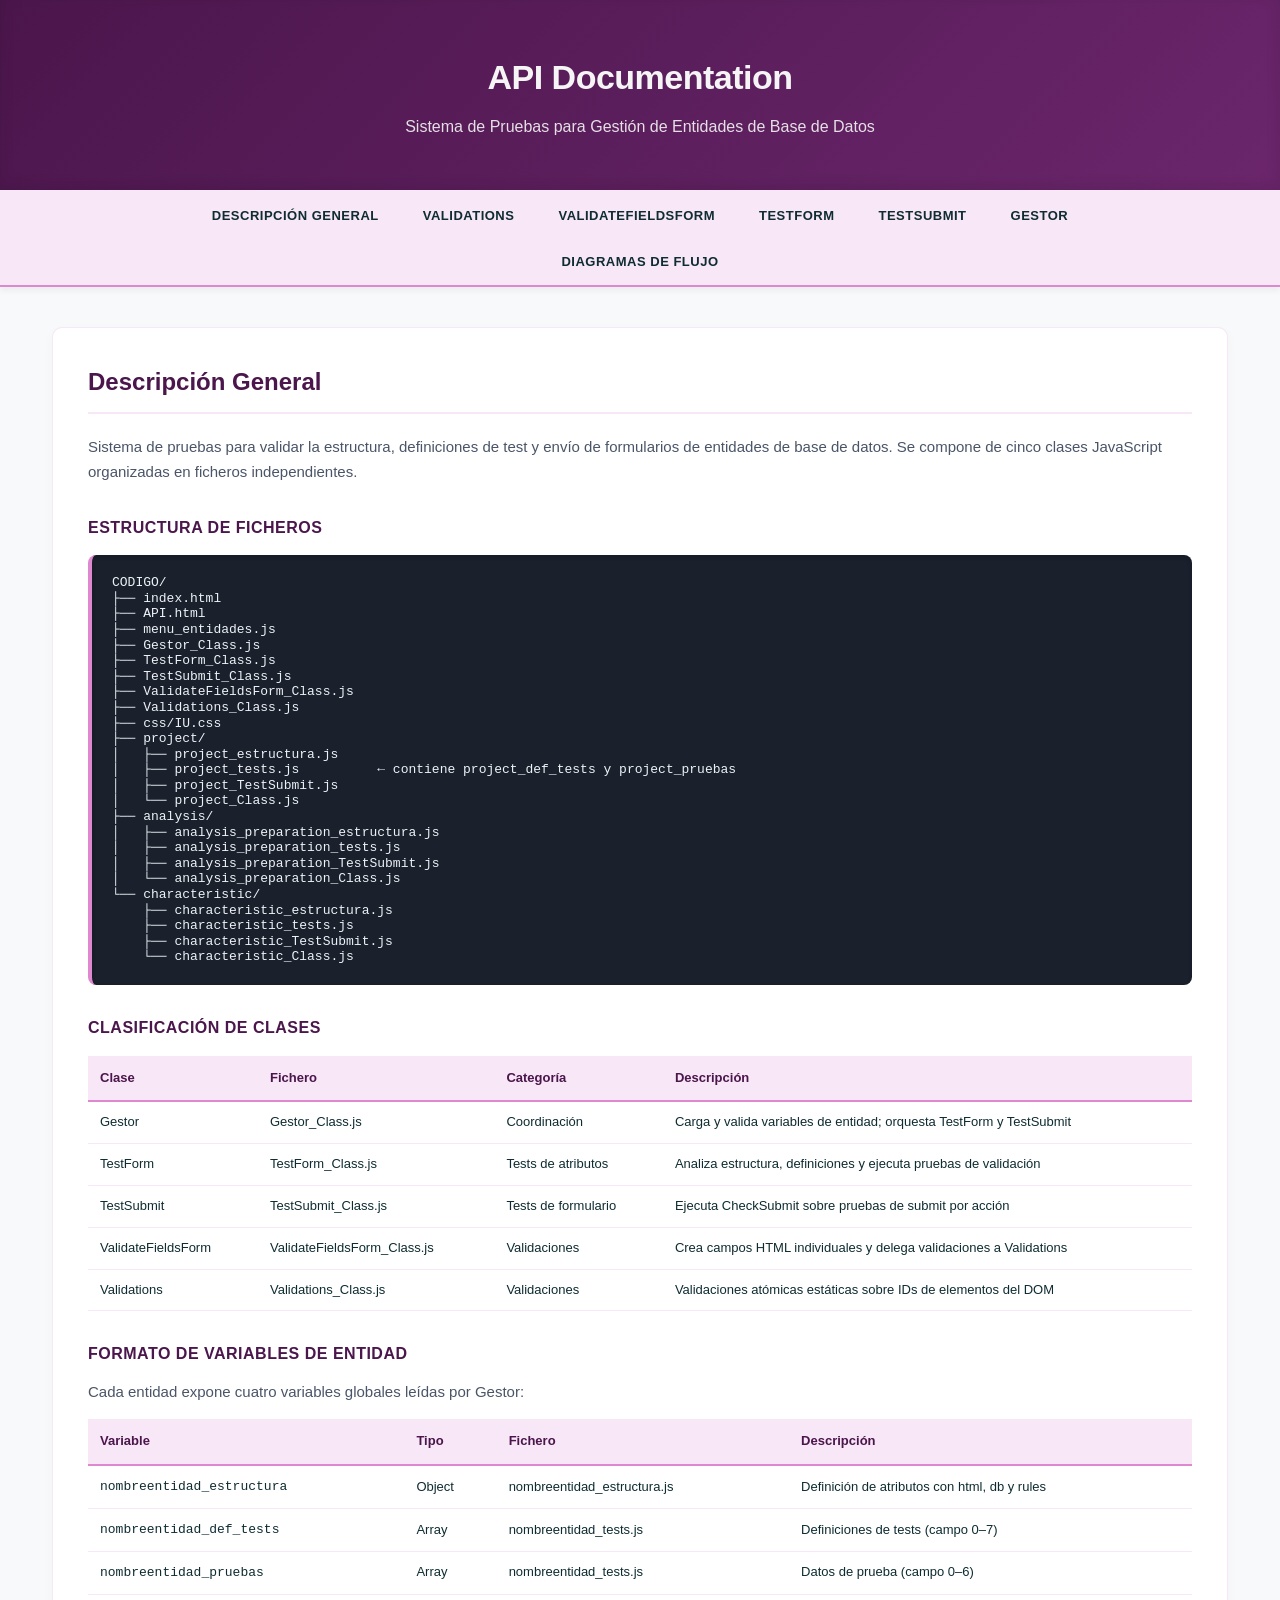
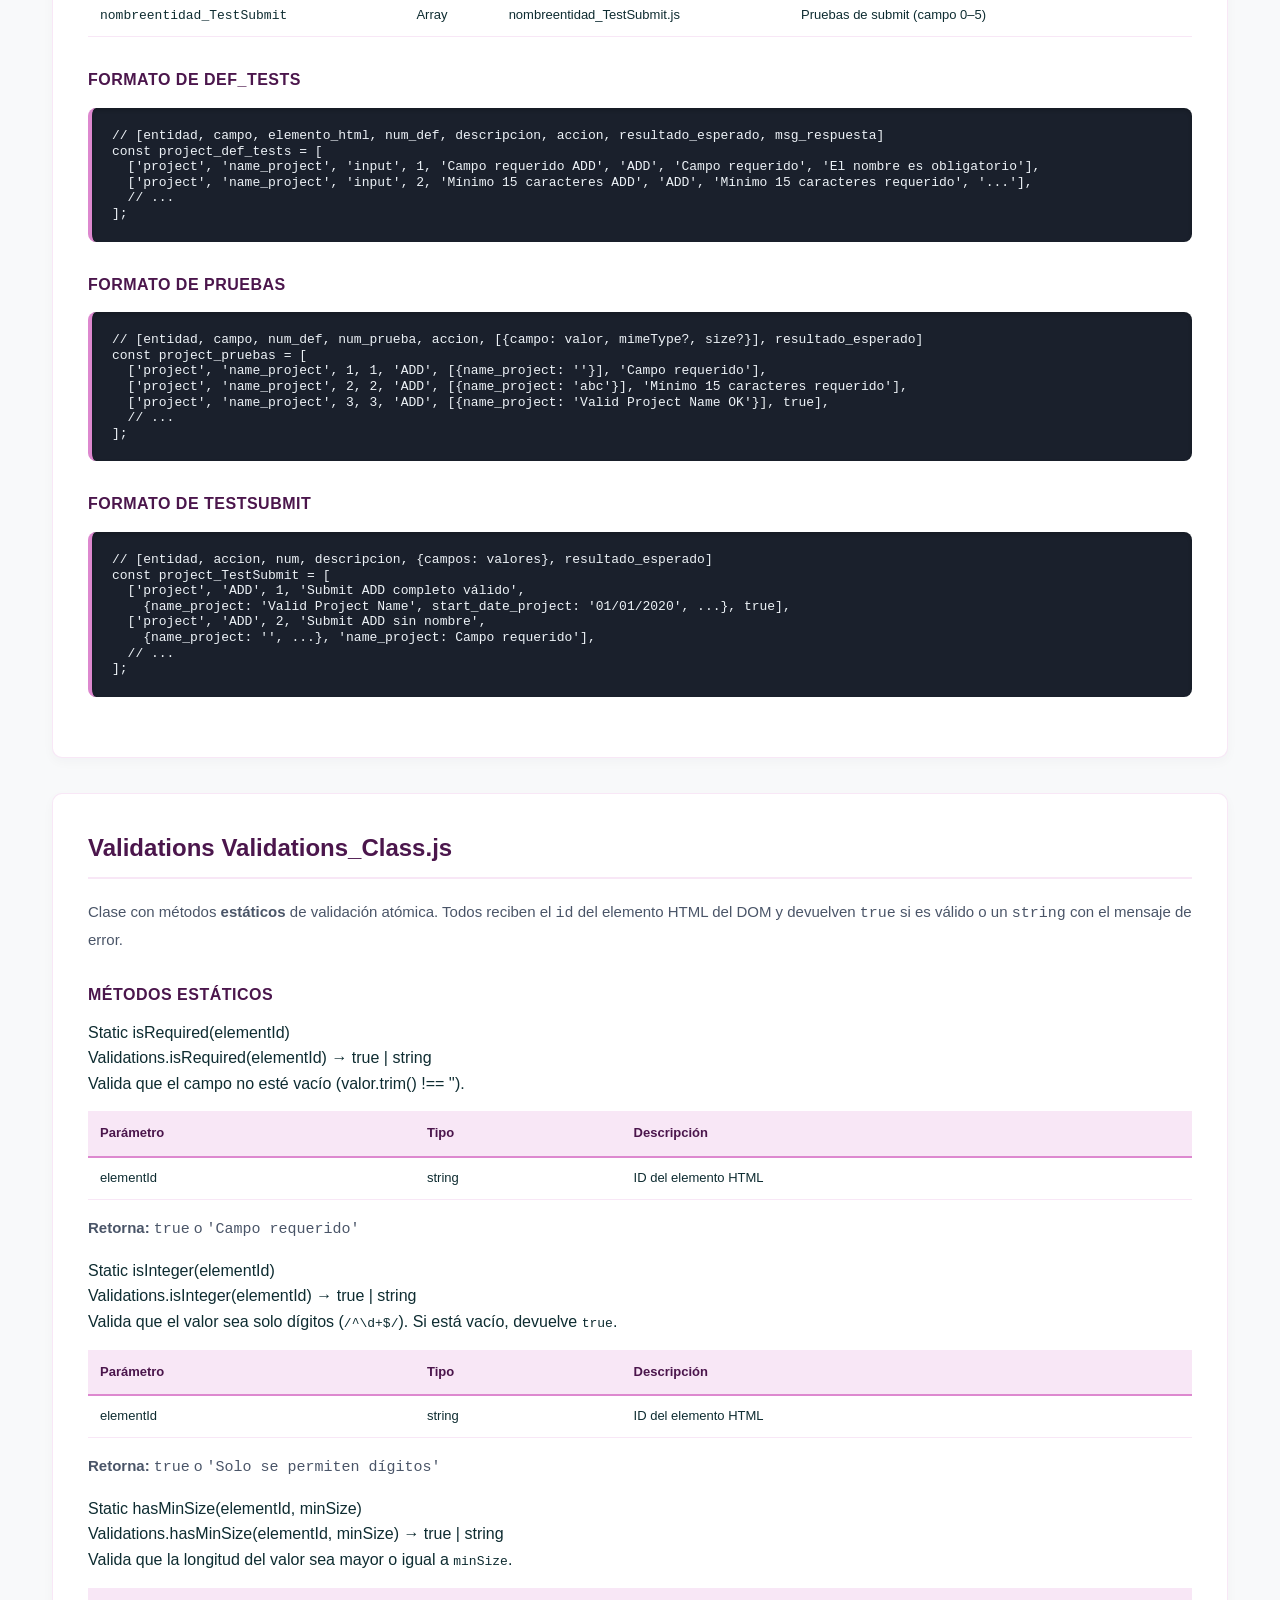
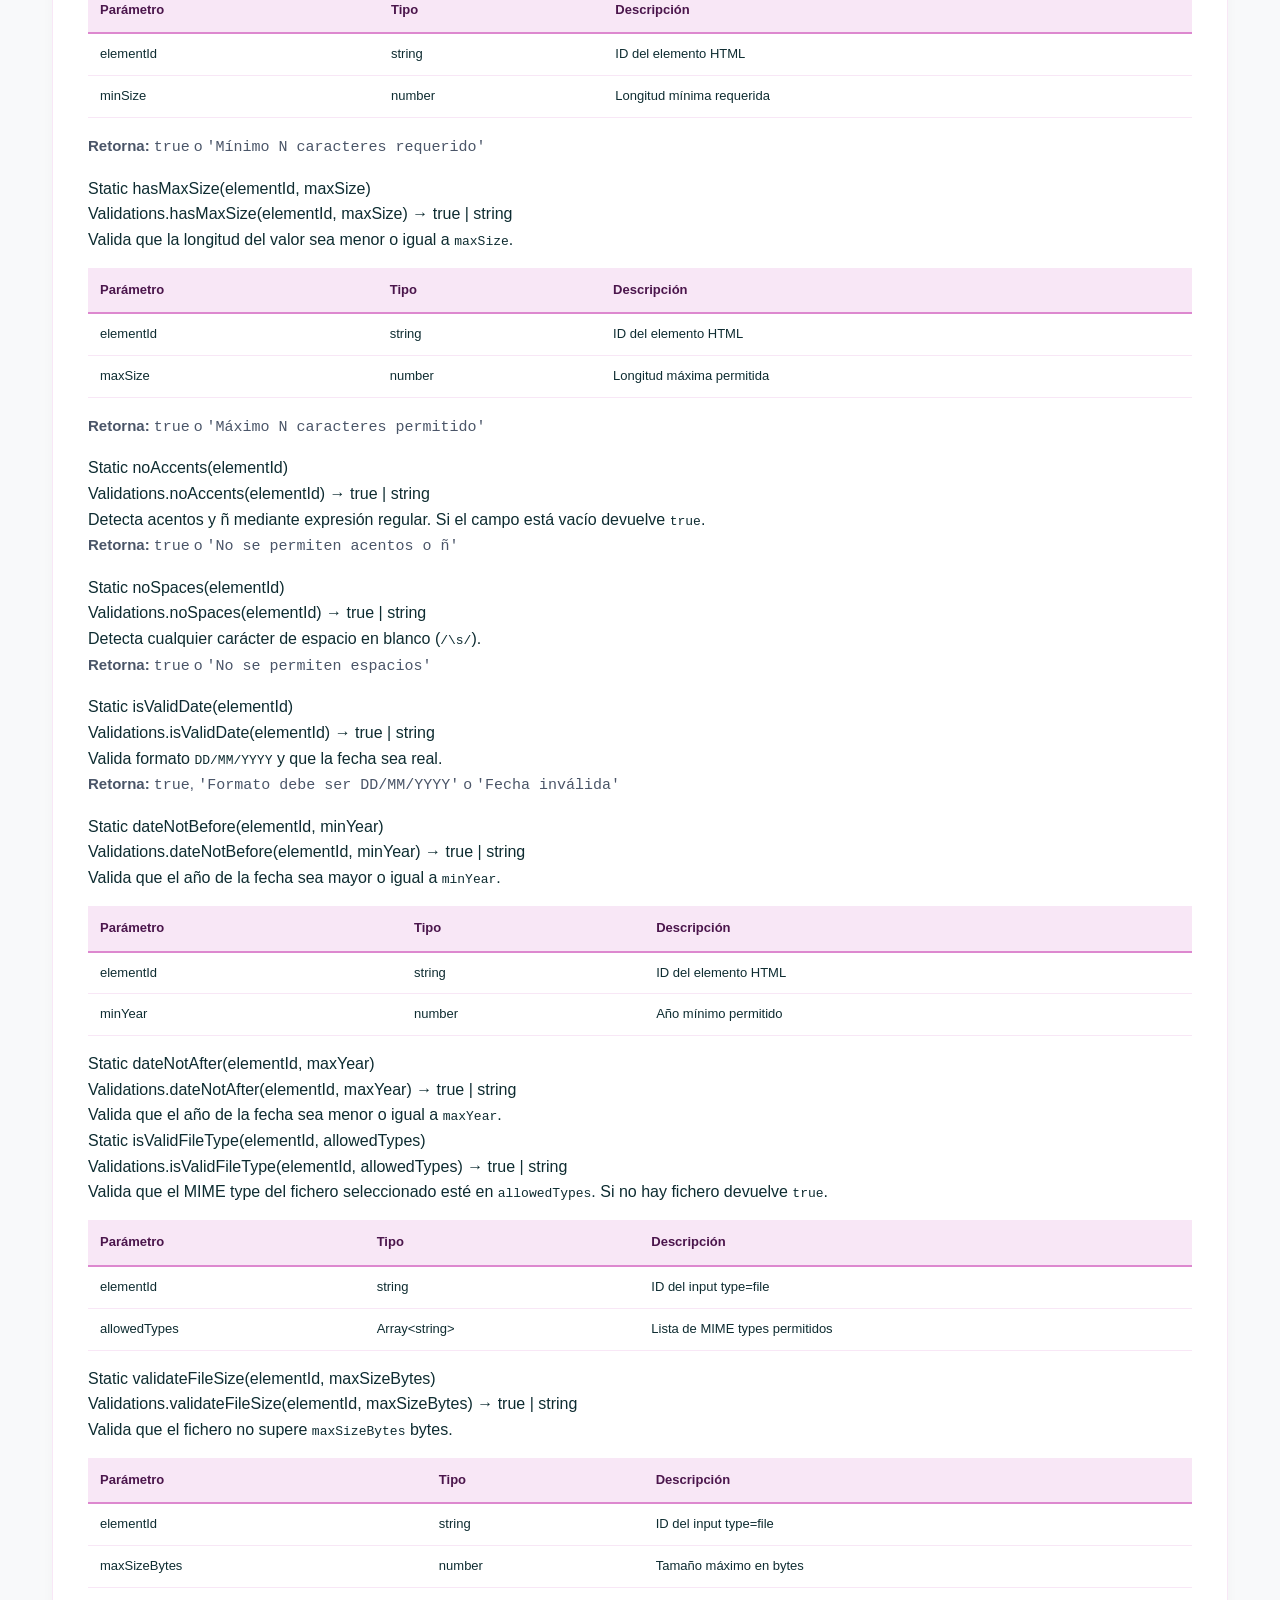
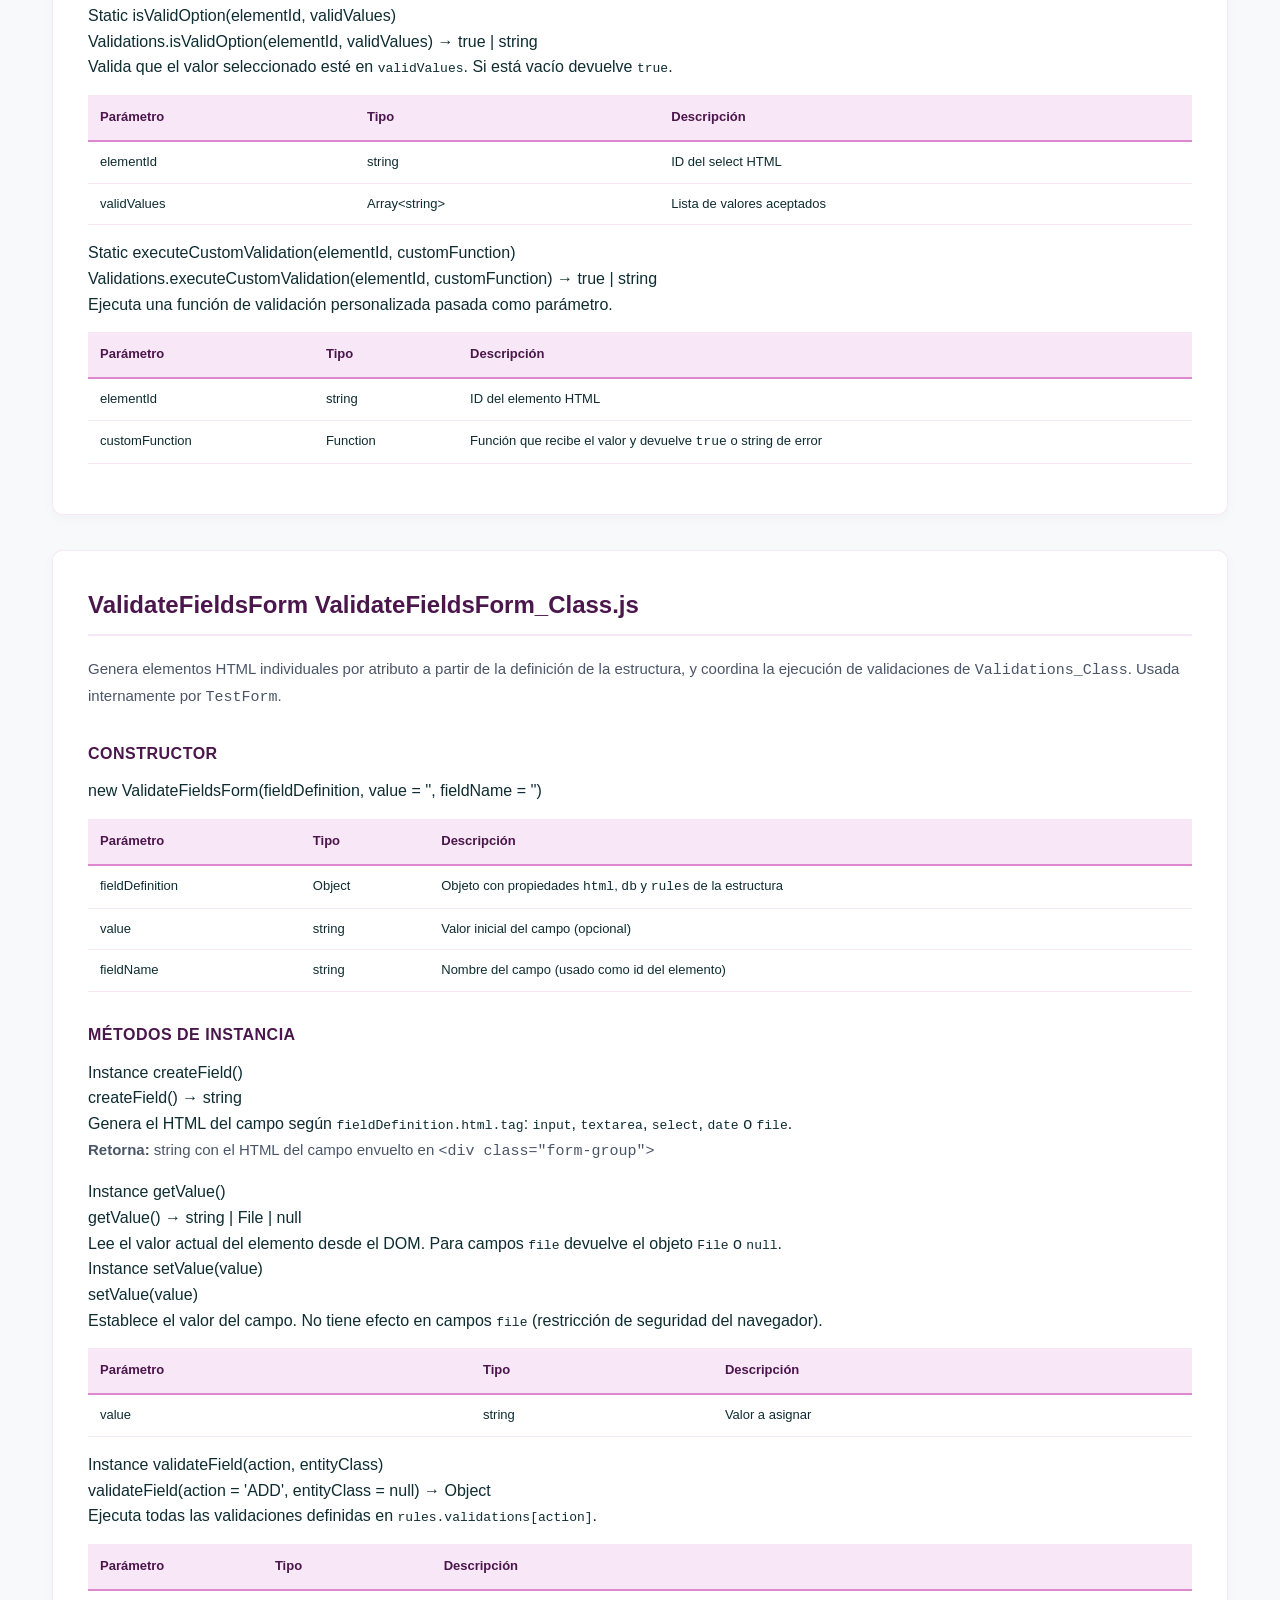
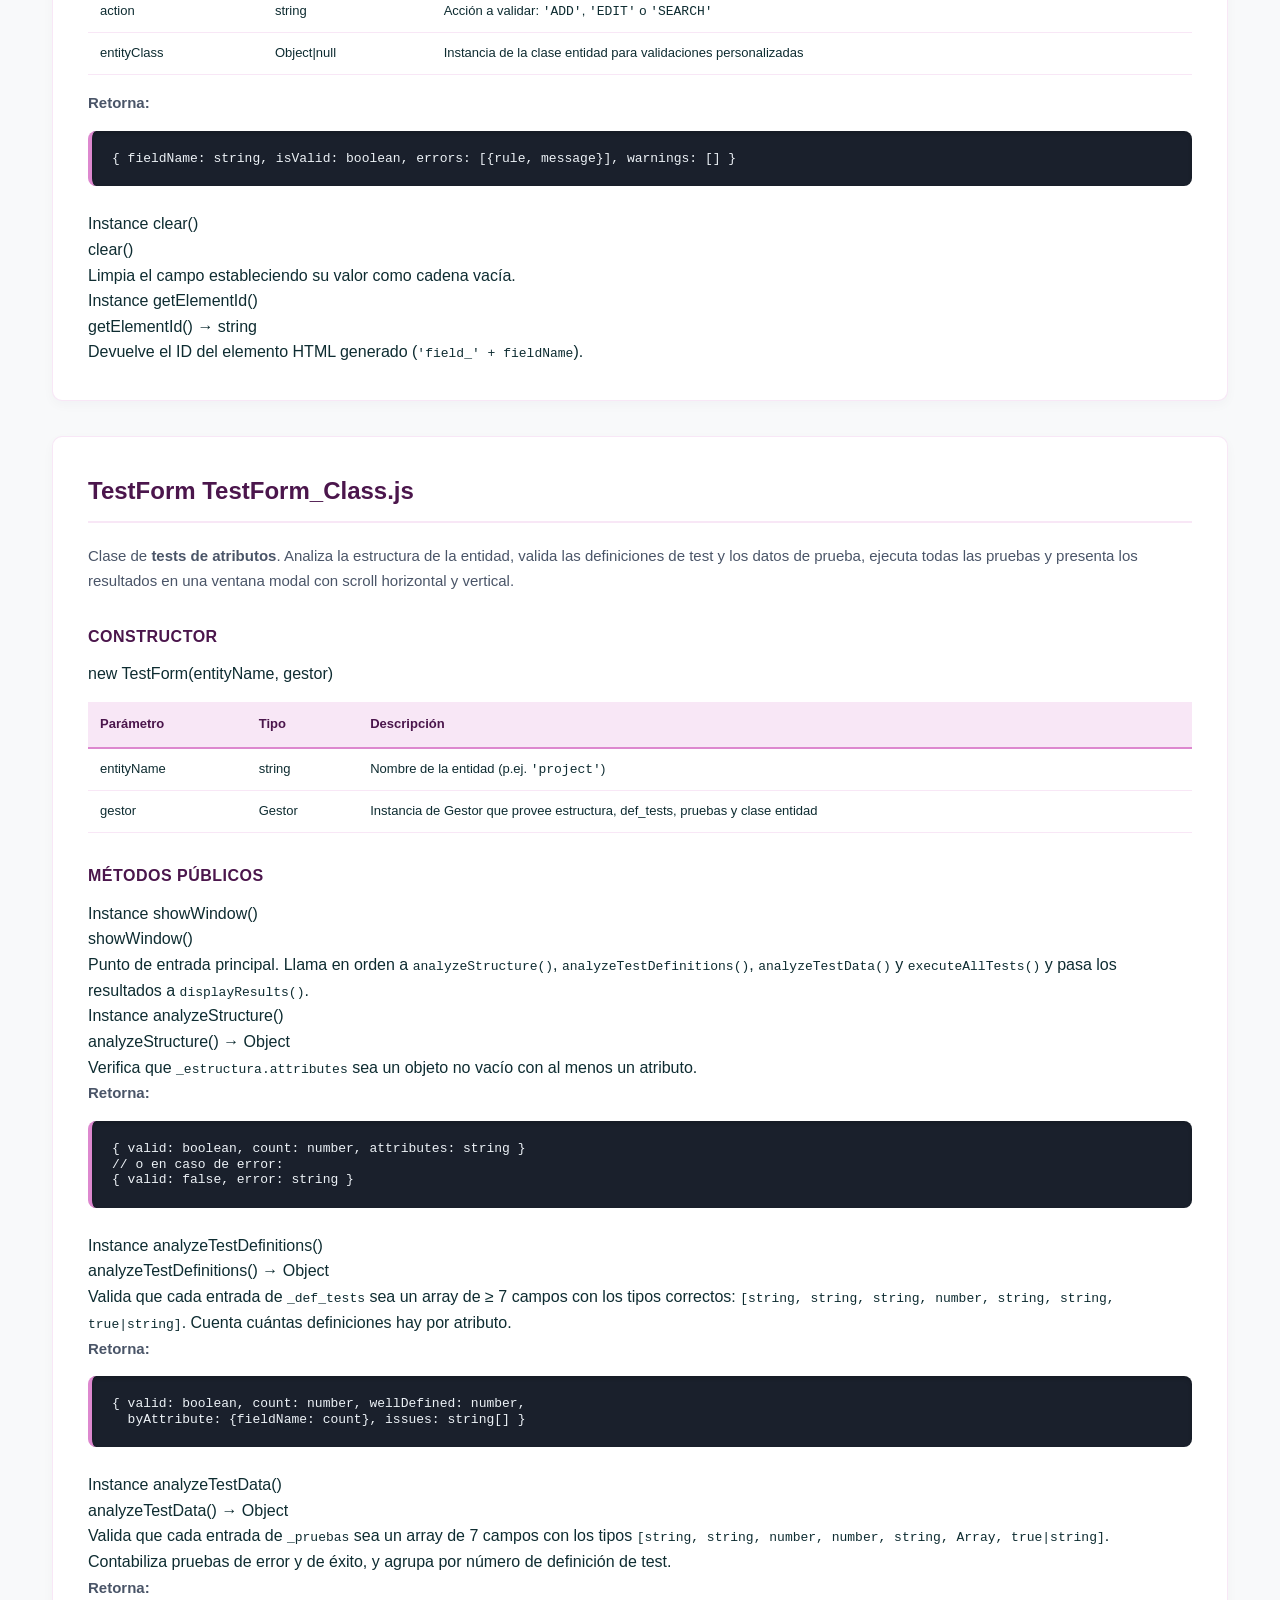
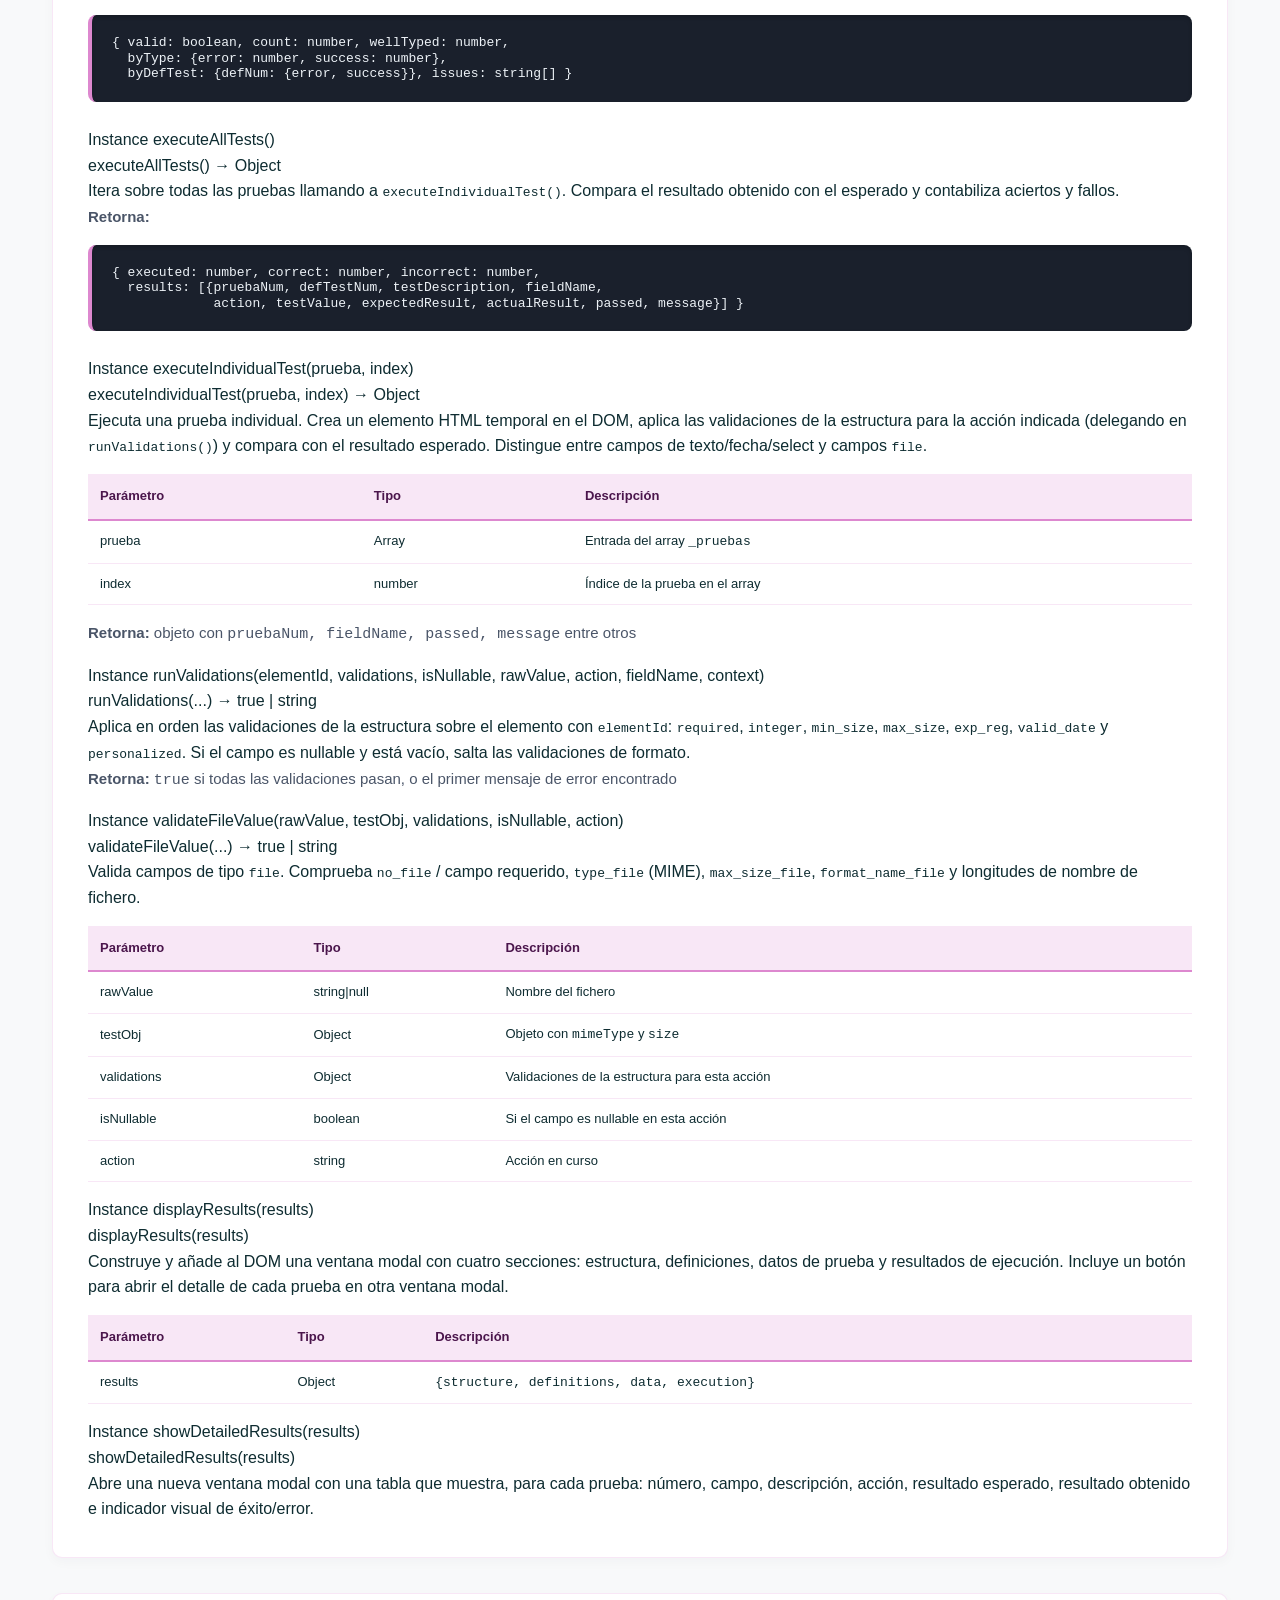
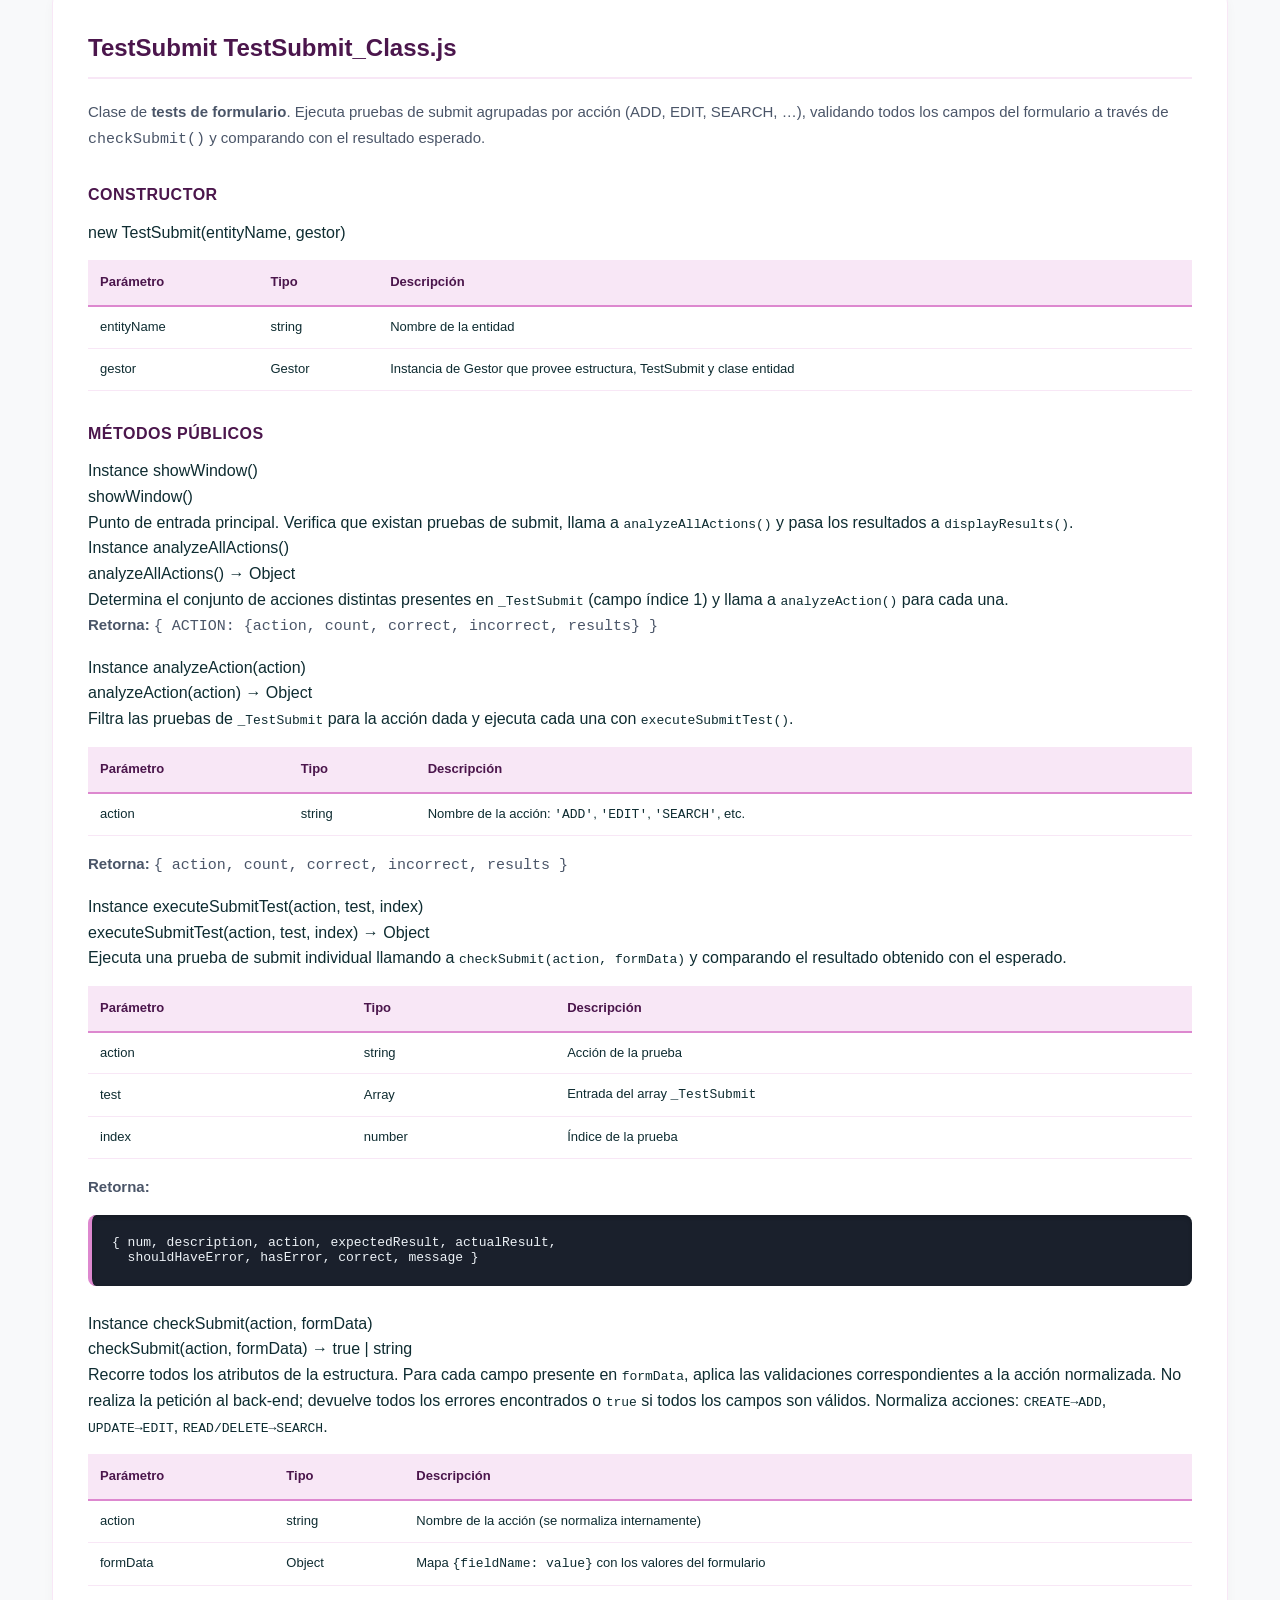
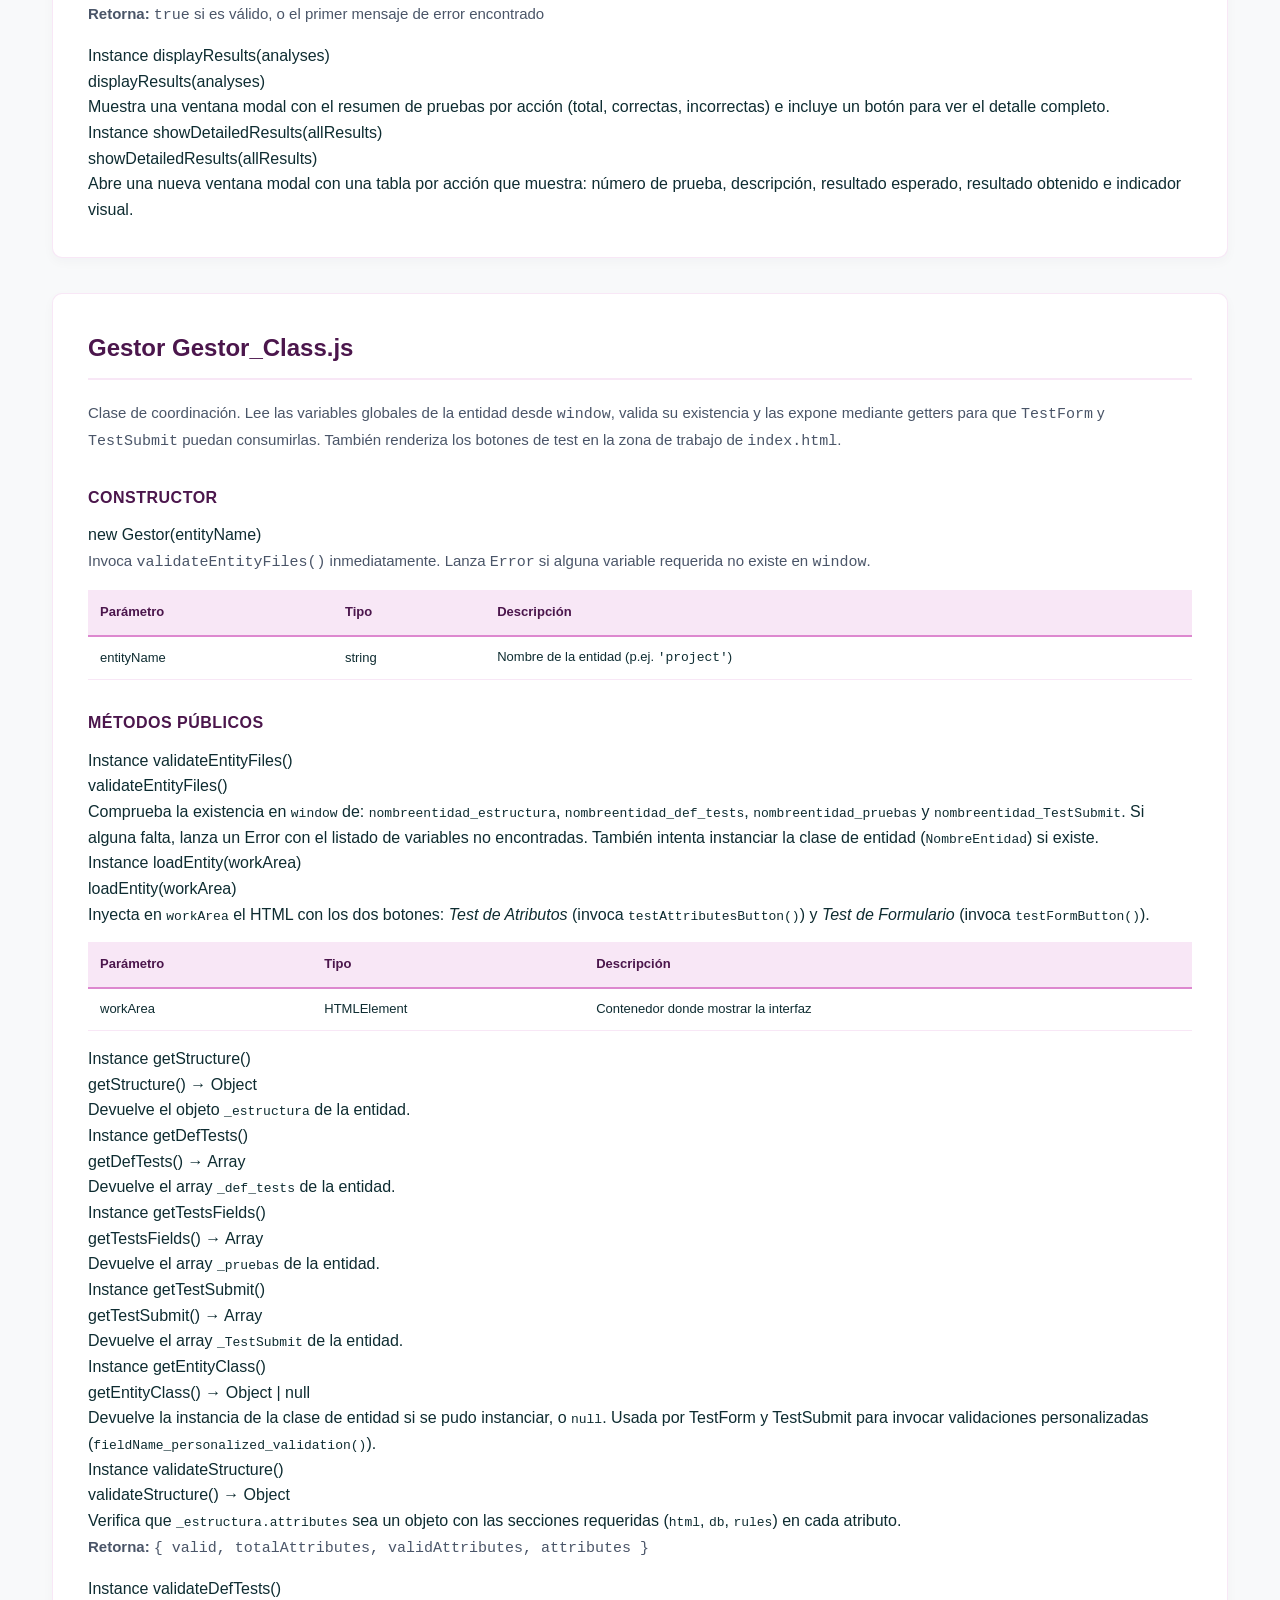
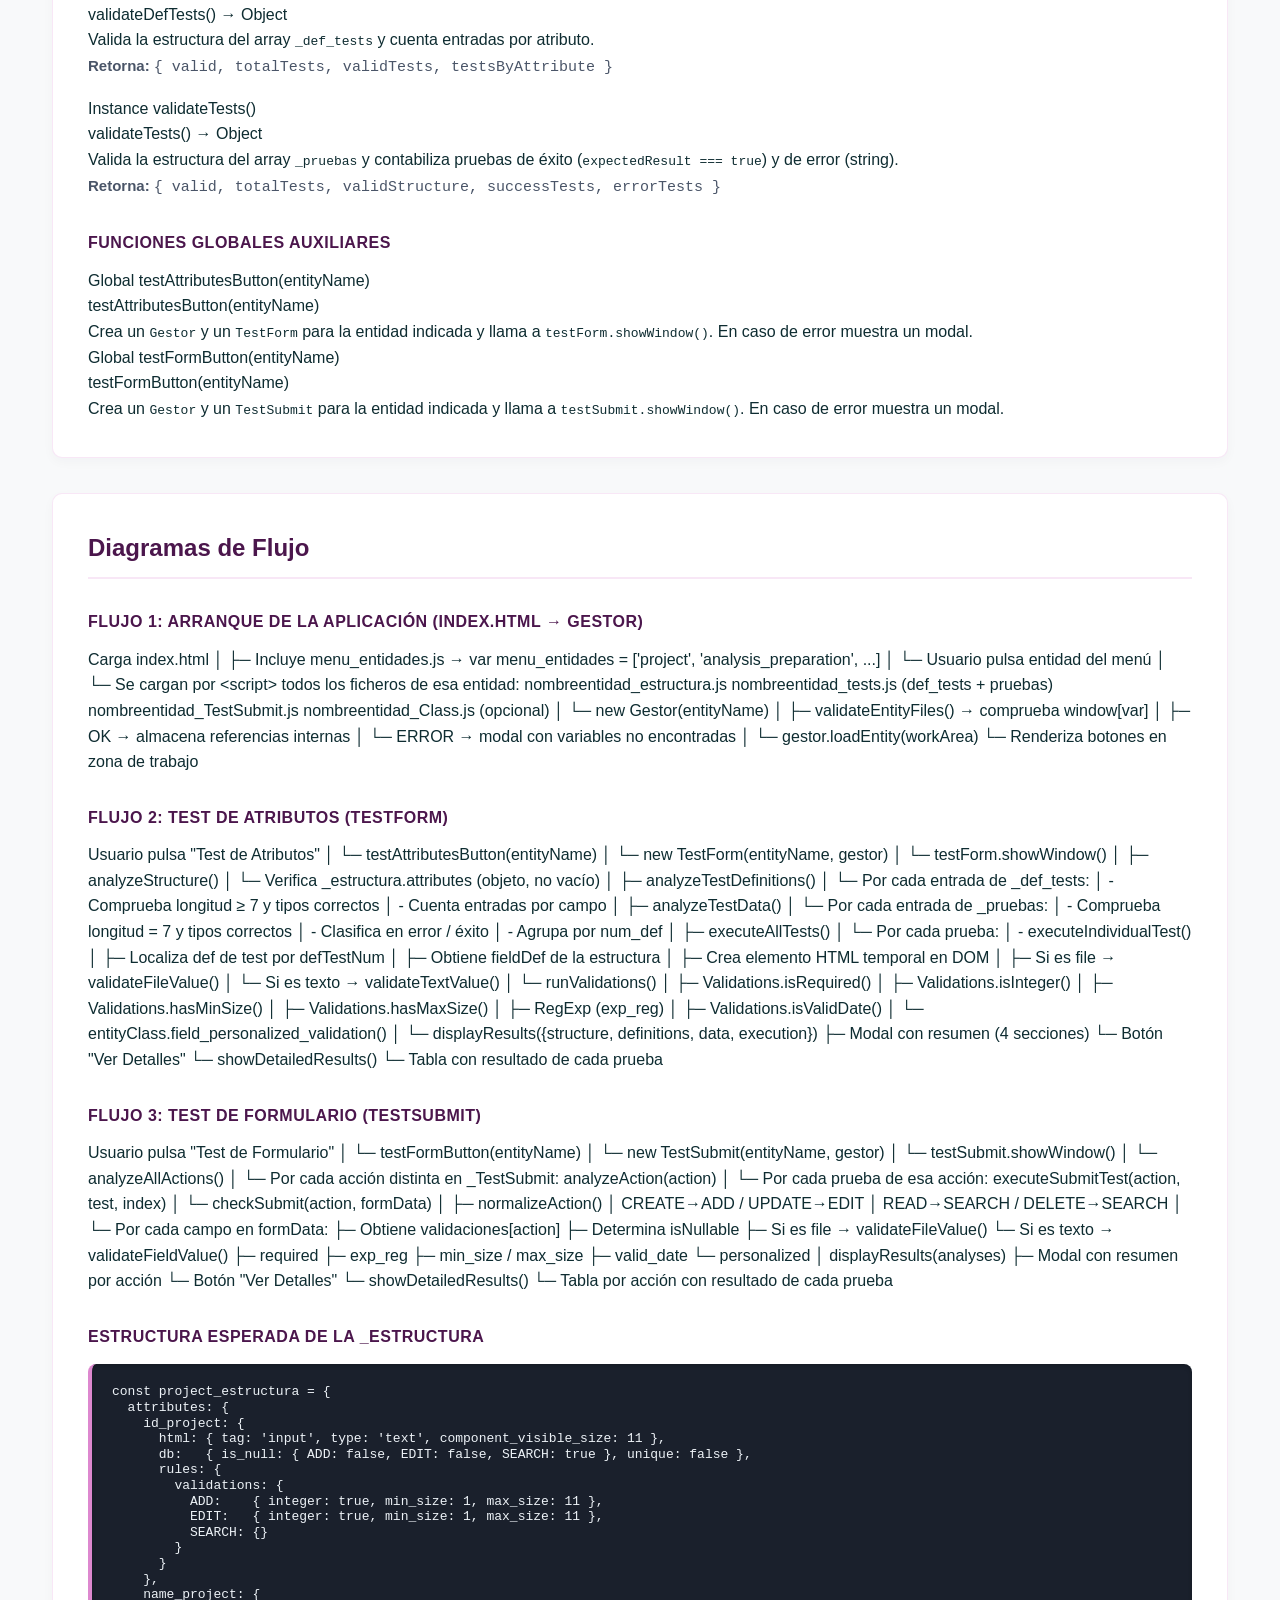
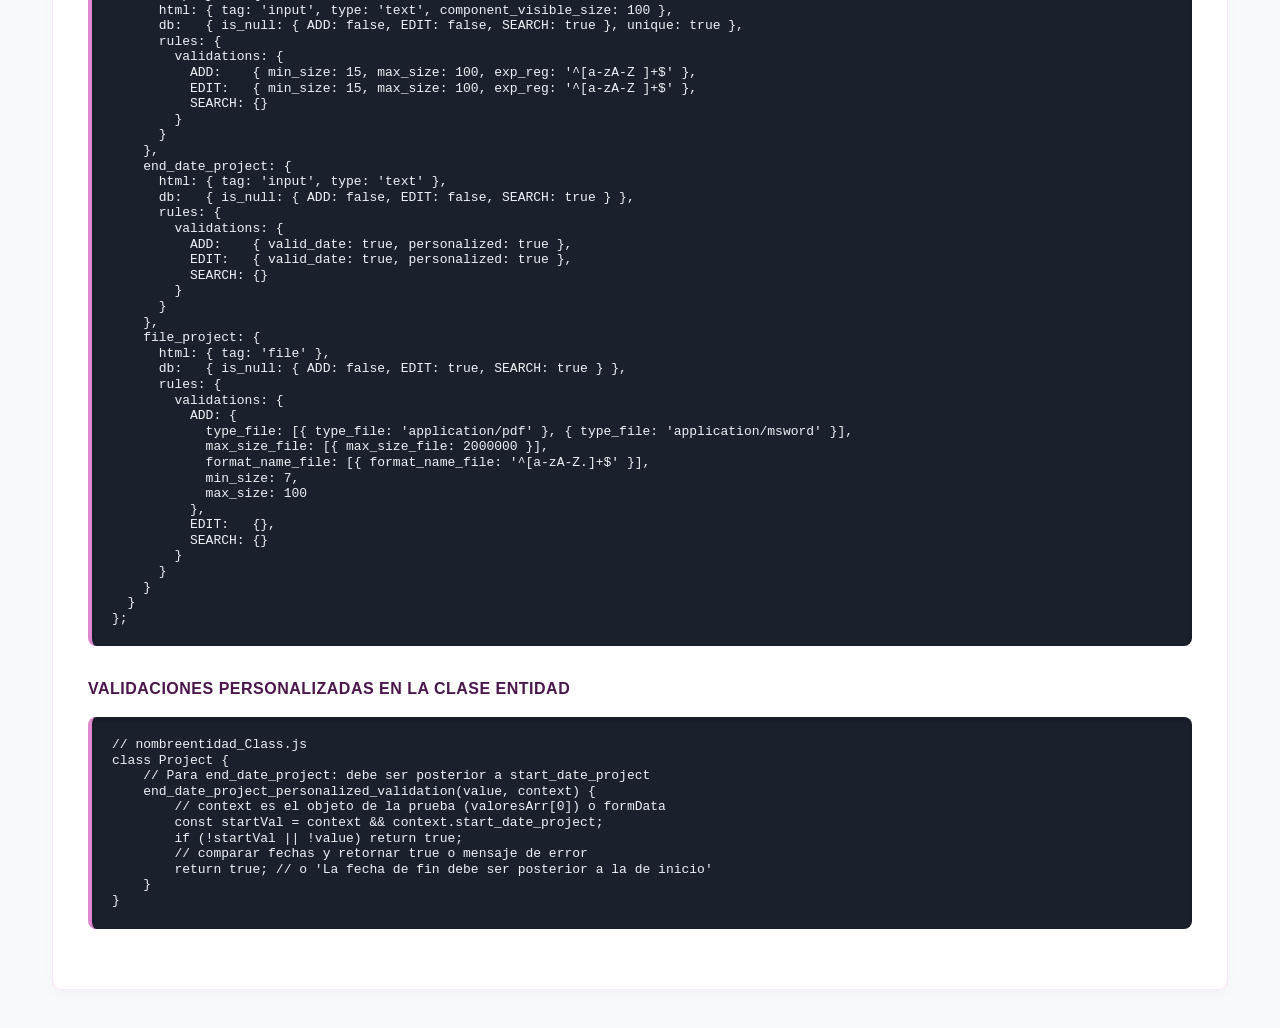
==== commit 778adb67: "Mejoras en estilo y css" ====
--- a/CODIGO/API.html
+++ b/CODIGO/API.html
@@ -5,878 +5,925 @@
     <meta name="viewport" content="width=device-width, initial-scale=1.0">
     <title>API Documentation - Sistema de Pruebas de Entidades</title>
     <link rel="stylesheet" href="css/IU.css">
-    <style>
-        body {
-            font-family: 'Segoe UI', Tahoma, Geneva, Verdana, sans-serif;
-            line-height: 1.6;
-            color: #333;
-        }
-
-        .api-header {
-            background: linear-gradient(135deg, #667eea 0%, #764ba2 100%);
-            color: white;
-            padding: 40px 20px;
-            text-align: center;
-        }
-
-        .api-header h1 {
-            margin: 0;
-            font-size: 2.5em;
-        }
-
-        .api-header p {
-            margin: 10px 0 0 0;
-            font-size: 1.1em;
-            opacity: 0.9;
-        }
-
-        .api-nav {
-            background: #f5f5f5;
-            padding: 15px;
-            border-bottom: 2px solid #ddd;
-            position: sticky;
-            top: 0;
-            z-index: 100;
-        }
-
-        .api-nav ul {
-            list-style: none;
-            margin: 0;
-            padding: 0;
-            display: flex;
-            flex-wrap: wrap;
-            gap: 20px;
-        }
-
-        .api-nav a {
-            color: #667eea;
-            text-decoration: none;
-            font-weight: 600;
-            transition: color 0.3s ease;
-        }
-
-        .api-nav a:hover {
-            color: #764ba2;
-        }
-
-        .api-container {
-            max-width: 1200px;
-            margin: 0 auto;
-            padding: 30px 20px;
-        }
-
-        .api-section {
-            margin-bottom: 50px;
-            background: white;
-            padding: 30px;
-            border-radius: 8px;
-            box-shadow: 0 2px 10px rgba(0,0,0,0.1);
-        }
-
-        .api-section h2 {
-            color: #667eea;
-            border-bottom: 3px solid #667eea;
-            padding-bottom: 10px;
-            margin-top: 0;
-        }
-
-        .class-doc {
-            margin-bottom: 30px;
-            padding: 20px;
-            background: #f9f9f9;
-            border-left: 4px solid #667eea;
-            border-radius: 4px;
-        }
-
-        .class-doc h3 {
-            color: #764ba2;
-            margin-top: 0;
-        }
-
-        .method-doc {
-            margin-bottom: 20px;
-            padding: 15px;
-            background: white;
-            border: 1px solid #e0e0e0;
-            border-radius: 4px;
-            font-family: 'Courier New', monospace;
-            font-size: 13px;
-        }
-
-        .method-name {
-            color: #667eea;
-            font-weight: bold;
-            font-size: 14px;
-            margin-bottom: 8px;
-        }
-
-        .method-signature {
-            background: #f5f5f5;
-            padding: 10px;
-            border-radius: 4px;
-            overflow-x: auto;
-            margin-bottom: 10px;
-            font-size: 12px;
-        }
-
-        .method-description {
-            margin-bottom: 10px;
-            font-family: 'Segoe UI', Tahoma, Geneva, Verdana, sans-serif;
-            font-size: 13px;
-            color: #555;
-        }
-
-        .method-params,
-        .method-returns {
-            margin-bottom: 8px;
-            font-family: 'Segoe UI', Tahoma, Geneva, Verdana, sans-serif;
-            font-size: 13px;
-        }
-
-        .param-name,
-        .return-type {
-            color: #764ba2;
-            font-weight: bold;
-        }
-
-        .param-type {
-            color: #667eea;
-        }
-
-        .table-params {
-            width: 100%;
-            border-collapse: collapse;
-            margin-top: 10px;
-            font-size: 12px;
-        }
-
-        .table-params th,
-        .table-params td {
-            border: 1px solid #ddd;
-            padding: 8px;
-            text-align: left;
-        }
-
-        .table-params th {
-            background-color: #f5f5f5;
-            font-weight: bold;
-        }
-
-        .code-block {
-            background: #2d2d2d;
-            color: #f8f8f2;
-            padding: 15px;
-            border-radius: 4px;
-            overflow-x: auto;
-            margin: 10px 0;
-            font-family: 'Courier New', monospace;
-            font-size: 12px;
-            line-height: 1.4;
-        }
-
-        .workflow-diagram {
-            background: #f9f9f9;
-            border: 2px solid #ddd;
-            padding: 20px;
-            border-radius: 4px;
-            margin: 20px 0;
-            font-family: 'Courier New', monospace;
-            font-size: 12px;
-            overflow-x: auto;
-            white-space: pre;
-        }
-
-        .section-intro {
-            color: #555;
-            margin-bottom: 20px;
-            font-size: 14px;
-        }
-
-        .back-to-top {
-            text-align: right;
-            margin-top: 20px;
-        }
-
-        .back-to-top a {
-            color: #667eea;
-            text-decoration: none;
-        }
-
-        .badge {
-            display: inline-block;
-            padding: 3px 8px;
-            margin: 2px;
-            background: #667eea;
-            color: white;
-            border-radius: 12px;
-            font-size: 11px;
-            font-weight: bold;
-        }
-
-        .badge.static {
-            background: #4caf50;
-        }
-
-        .badge.instance {
-            background: #ff9800;
-        }
-
-        .footer-api {
-            text-align: center;
-            padding: 30px;
-            color: #999;
-            font-size: 12px;
-            border-top: 1px solid #ddd;
-            margin-top: 50px;
-        }
-    </style>
 </head>
-<body>
-    <div class="api-header">
-        <h1>API Documentation</h1>
-        <p>Sistema de Pruebas para Gestión de Entidades de Base de Datos</p>
-    </div>
-
-    <div class="api-nav">
-        <ul>
-            <li><a href="#overview">Descripción General</a></li>
-            <li><a href="#validations">Validations</a></li>
-            <li><a href="#validatefields">ValidateFieldsForm</a></li>
-            <li><a href="#testform">TestForm</a></li>
-            <li><a href="#testsubmit">TestSubmit</a></li>
-            <li><a href="#gestor">Gestor</a></li>
-            <li><a href="#workflows">Workflows</a></li>
-        </ul>
-    </div>
-
-    <div class="api-container">
-        <!-- Overview Section -->
-        <div class="api-section" id="overview">
-            <h2>Descripción General</h2>
-            <p class="section-intro">
-                Este sistema proporciona un marco completo para verificar y probar la estructura, 
-                formato y envío de formularios para entidades de base de datos. Está compuesto 
-                por cuatro clases principales que trabajan juntas para validar datos y ejecutar pruebas.
-            </p>
-
-            <h3>Arquitectura del Sistema</h3>
-            <div class="workflow-diagram">┌─────────────────────────────────────────┐
-│         ENTRY POINT: index.html         │
-│  (Menu → Gestor → TestForm/TestSubmit) │
-└─────────────┬───────────────────────────┘
-              │
-              ├──→ Gestor_Class.js
-              │    └─ Carga entidades y validación de estructura
-              │
-              ├──→ ValidateFieldsForm_Class.js
-              │    └─ Crea campos HTML y ejecuta validaciones
-              │
-              ├──→ Validations_Class.js
-              │    └─ Métodos estáticos de validación
-              │
-              ├──→ TestForm_Class.js
-              │    └─ Verifica estructura, definiciones y datos
-              │
-              └──→ TestSubmit_Class.js
-                   └─ Prueba validación de envío por acción</div>
-
-            <h3>Flujo de Uso Típico</h3>
-            <ol>
-                <li>Usuario selecciona entidad del menú en index.html</li>
-                <li>Gestor carga estructura y tests de la entidad</li>
-                <li>Usuario puede elegir:
-                    <ul>
-                        <li><strong>TestForm:</strong> Verifica estructura de atributos y ejecuta pruebas unitarias</li>
-                        <li><strong>TestSubmit:</strong> Verifica validación de formularios por acción (CREATE, UPDATE, etc.)</li>
-                    </ul>
-                </li>
-                <li>Cada clase muestra resultados en modal con opción de ver detalles</li>
-            </ol>
-        </div>
-
-        <!-- Validations Section -->
-        <div class="api-section" id="validations">
-            <h2>Validations_Class</h2>
-            <p class="section-intro">
-                Proporciona métodos estáticos para realizar validaciones individuales en campos de formulario.
-                Cada método recibe el ID del elemento HTML y retorna <code>true</code> o un mensaje de error.
-            </p>
-
-            <div class="class-doc">
-                <h3>Descripción</h3>
-                <p>Clase con métodos estáticos para validar campos individuales. Todos los métodos 
-                   trabajan con IDs de elementos HTML del DOM.</p>
-
-                <h3>Métodos</h3>
-
-                <div class="method-doc">
-                    <div class="method-name"><span class="badge static">Static</span> isRequired()</div>
-                    <div class="method-signature">Validations.isRequired(elementId) → boolean|string</div>
-                    <div class="method-description">Valida que el campo no esté vacío</div>
-                    <div class="method-params">
-                        <strong>Parámetros:</strong>
-                        <table class="table-params">
-                            <tr>
-                                <th>Nombre</th>
-                                <th>Tipo</th>
-                                <th>Descripción</th>
-                            </tr>
-                            <tr>
-                                <td>elementId</td>
-                                <td>string</td>
-                                <td>ID del elemento HTML a validar</td>
-                            </tr>
-                        </table>
-                    </div>
-                    <div class="method-returns">
-                        <strong>Retorna:</strong> <span class="return-type">true</span> si es válido, 
-                        o string con mensaje de error
-                    </div>
-                </div>
-
-                <div class="method-doc">
-                    <div class="method-name"><span class="badge static">Static</span> isInteger()</div>
-                    <div class="method-signature">Validations.isInteger(elementId) → boolean|string</div>
-                    <div class="method-description">Valida que el valor sea un número entero</div>
-                    <div class="method-params">
-                        <strong>Retorna:</strong> <span class="return-type">true</span> si es válido
-                    </div>
-                </div>
-
-                <div class="method-doc">
-                    <div class="method-name"><span class="badge static">Static</span> hasMinSize()</div>
-                    <div class="method-signature">Validations.hasMinSize(elementId, minSize) → boolean|string</div>
-                    <div class="method-description">Valida que el valor tenga un tamaño mínimo</div>
-                    <div class="method-params">
-                        <strong>Parámetros:</strong>
-                        <table class="table-params">
-                            <tr>
-                                <th>Nombre</th>
-                                <th>Tipo</th>
-                                <th>Descripción</th>
-                            </tr>
-                            <tr>
-                                <td>elementId</td>
-                                <td>string</td>
-                                <td>ID del elemento HTML</td>
-                            </tr>
-                            <tr>
-                                <td>minSize</td>
-                                <td>number</td>
-                                <td>Tamaño mínimo requerido</td>
-                            </tr>
-                        </table>
-                    </div>
-                </div>
-
-                <div class="method-doc">
-                    <div class="method-name"><span class="badge static">Static</span> hasMaxSize()</div>
-                    <div class="method-signature">Validations.hasMaxSize(elementId, maxSize) → boolean|string</div>
-                    <div class="method-description">Valida que el valor tenga un tamaño máximo</div>
-                    <div class="method-params">
-                        <strong>Parámetros:</strong>
-                        <table class="table-params">
-                            <tr>
-                                <th>Nombre</th>
-                                <th>Tipo</th>
-                                <th>Descripción</th>
-                            </tr>
-                            <tr>
-                                <td>elementId</td>
-                                <td>string</td>
-                                <td>ID del elemento HTML</td>
-                            </tr>
-                            <tr>
-                                <td>maxSize</td>
-                                <td>number</td>
-                                <td>Tamaño máximo permitido</td>
-                            </tr>
-                        </table>
-                    </div>
-                </div>
-
-                <div class="method-doc">
-                    <div class="method-name"><span class="badge static">Static</span> noAccents()</div>
-                    <div class="method-signature">Validations.noAccents(elementId) → boolean|string</div>
-                    <div class="method-description">Valida que el valor no contenga acentos</div>
-                </div>
-
-                <div class="method-doc">
-                    <div class="method-name"><span class="badge static">Static</span> noSpaces()</div>
-                    <div class="method-signature">Validations.noSpaces(elementId) → boolean|string</div>
-                    <div class="method-description">Valida que el valor no contenga espacios</div>
-                </div>
-
-                <div class="method-doc">
-                    <div class="method-name"><span class="badge static">Static</span> isValidDate()</div>
-                    <div class="method-signature">Validations.isValidDate(elementId) → boolean|string</div>
-                    <div class="method-description">Valida que el valor sea una fecha válida (formato DD-MM-YYYY)</div>
-                </div>
-
-                <div class="method-doc">
-                    <div class="method-name"><span class="badge static">Static</span> isValidFileType()</div>
-                    <div class="method-signature">Validations.isValidFileType(elementId, validTypes) → boolean|string</div>
-                    <div class="method-description">Valida que el archivo sea de un tipo permitido</div>
-                </div>
-
-                <div class="method-doc">
-                    <div class="method-name"><span class="badge static">Static</span> isValidOption()</div>
-                    <div class="method-signature">Validations.isValidOption(elementId, optionValues) → boolean|string</div>
-                    <div class="method-description">Valida que el valor sea una opción válida de un select</div>
-                </div>
-            </div>
-        </div>
-
-        <!-- ValidateFieldsForm Section -->
-        <div class="api-section" id="validatefields">
-            <h2>ValidateFieldsForm_Class</h2>
-            <p class="section-intro">
-                Crea elementos HTML para campos individuales basados en la definición de estructura 
-                de la entidad.  Integra con Validations_Class para ejecutar validaciones.
-            </p>
-
-            <div class="class-doc">
-                <h3>Constructor</h3>
-                <div class="method-signature">new ValidateFieldsForm(fieldDefinition, value = '')</div>
-                <div class="method-params">
-                    <table class="table-params">
-                        <tr>
-                            <th>Parámetro</th>
-                            <th>Tipo</th>
-                            <th>Descripción</th>
-                        </tr>
-                        <tr>
-                            <td>fieldDefinition</td>
-                            <td>Object</td>
-                            <td>Objeto con propiedades: name, type, validations, etc.</td>
-                        </tr>
-                        <tr>
-                            <td>value</td>
-                            <td>string</td>
-                            <td>Valor inicial del campo (opcional)</td>
-                        </tr>
-                    </table>
-                </div>
-
-                <h3>Métodos</h3>
-
-                <div class="method-doc">
-                    <div class="method-name"><span class="badge instance">Instance</span> createField()</div>
-                    <div class="method-signature">createField() → string</div>
-                    <div class="method-description">Genera el HTML del campo selon su tipo (input, textarea, select, date, file)</div>
-                    <div class="method-returns">
-                        <strong>Retorna:</strong> HTML del campo como string
-                    </div>
-                </div>
-
-                <div class="method-doc">
-                    <div class="method-name"><span class="badge instance">Instance</span> getValue()</div>
-                    <div class="method-signature">getValue() → *</div>
-                    <div class="method-description">Obtiene el valor actual del campo desde el DOM</div>
-                </div>
-
-                <div class="method-doc">
-                    <div class="method-name"><span class="badge instance">Instance</span> setValue()</div>
-                    <div class="method-signature">setValue(value)</div>
-                    <div class="method-description">Establece el valor del campo en el DOM</div>
-                </div>
-
-                <div class="method-doc">
-                    <div class="method-name"><span class="badge instance">Instance</span> validateField()</div>
-                    <div class="method-signature">validateField(entityClass = null) → Object</div>
-                    <div class="method-description">Ejecuta todas las validaciones del campo</div>
-                    <div class="method-returns">
-                        <strong>Retorna:</strong> Objeto con estructura:
-                        <div class="code-block">{
-  fieldName: string,
-  isValid: boolean,
-  errors: Array,
-  warnings: Array
-}</div>
-                    </div>
-                </div>
-
-                <div class="method-doc">
-                    <div class="method-name"><span class="badge instance">Instance</span> clear()</div>
-                    <div class="method-signature">clear()</div>
-                    <div class="method-description">Limpia el valor del campo</div>
-                </div>
-            </div>
-        </div>
-
-        <!-- TestForm Section -->
-        <div class="api-section" id="testform">
-            <h2>TestForm_Class</h2>
-            <p class="section-intro">
-                Verifica la integridad de la estructura de la entidad, las definiciones de pruebas 
-                y los datos de prueba. Ejecuta todas las validaciones y muestra resultados detallados.
-            </p>
-
-            <div class="class-doc">
-                <h3>Constructor</h3>
-                <div class="method-signature">new TestForm(entityName, structure)</div>
-                <div class="method-params">
-                    <table class="table-params">
-                        <tr>
-                            <th>Parámetro</th>
-                            <th>Tipo</th>
-                            <th>Descripción</th>
-                        </tr>
-                        <tr>
-                            <td>entityName</td>
-                            <td>string</td>
-                            <td>Nombre de la entidad a probar</td>
-                        </tr>
-                        <tr>
-                            <td>structure</td>
-                            <td>Object</td>
-                            <td>Objeto de estructura de la entidad con propiedades attributes, etc.</td>
-                        </tr>
-                    </table>
-                </div>
-
-                <h3>Métodos Principales</h3>
-
-                <div class="method-doc">
-                    <div class="method-name"><span class="badge instance">Instance</span> analyze()</div>
-                    <div class="method-signature">analyze() → boolean</div>
-                    <div class="method-description">Inicia el análisis completo: estructura, definiciones, datos y ejecución</div>
-                    <div class="method-returns">
-                        <strong>Retorna:</strong> <span class="return-type">true</span> si tuvo éxito
-                    </div>
-                </div>
-
-                <div class="method-doc">
-                    <div class="method-name"><span class="badge instance">Instance</span> analyzeStructure()</div>
-                    <div class="method-signature">analyzeStructure() → Object</div>
-                    <div class="method-description">Valida la estructura de la entidad</div>
-                    <div class="method-returns">
-                        <strong>Retorna:</strong> Objeto con: {valid, count, attributes, attributeDetails}
-                    </div>
-                </div>
-
-                <div class="method-doc">
-                    <div class="method-name"><span class="badge instance">Instance</span> analyzeTestDefinitions()</div>
-                    <div class="method-signature">analyzeTestDefinitions() → Object</div>
-                    <div class="method-description">Analiza las definiciones de pruebas</div>
-                    <div class="method-returns">
-                        <strong>Retorna:</strong> {count, wellDefined, issues}
-                    </div>
-                </div>
-
-                <div class="method-doc">
-                    <div class="method-name"><span class="badge instance">Instance</span> analyzeTestData()</div>
-                    <div class="method-signature">analyzeTestData() → Object</div>
-                    <div class="method-description">Analiza los datos de prueba</div>
-                    <div class="method-returns">
-                        <strong>Retorna:</strong> {count, wellTyped, byType, issues}
-                    </div>
-                </div>
-
-                <div class="method-doc">
-                    <div class="method-name"><span class="badge instance">Instance</span> executeAllTests()</div>
-                    <div class="method-signature">executeAllTests() → Object</div>
-                    <div class="method-description">Ejecuta todas las pruebas definidas</div>
-                    <div class="method-returns">
-                        <strong>Retorna:</strong> {executed, correct, incorrect, results}
-                    </div>
-                </div>
-
-                <div class="method-doc">
-                    <div class="method-name"><span class="badge instance">Instance</span> displayResults()</div>
-                    <div class="method-signature">displayResults(analysisResults)</div>
-                    <div class="method-description">Muestra los resultados en una ventana modal</div>
-                </div>
-            </div>
-        </div>
-
-        <!-- TestSubmit Section -->
-        <div class="api-section" id="testsubmit">
-            <h2>TestSubmit_Class</h2>
-            <p class="section-intro">
-                Verifica la validación de formularios para todas las acciones (CREATE, UPDATE, EDIT, 
-                DELETE, READ). Ejecuta CheckSubmit() y valida que el comportamiento sea el esperado.
-            </p>
-
-            <div class="class-doc">
-                <h3>Constructor</h3>
-                <div class="method-signature">new TestSubmit(entityName, testSubmitData)</div>
-                <div class="method-params">
-                    <table class="table-params">
-                        <tr>
-                            <th>Parámetro</th>
-                            <th>Tipo</th>
-                            <th>Descripción</th>
-                        </tr>
-                        <tr>
-                            <td>entityName</td>
-                            <td>string</td>
-                            <td>Nombre de la entidad</td>
-                        </tr>
-                        <tr>
-                            <td>testSubmitData</td>
-                            <td>Array</td>
-                            <td>Array de pruebas de formulario con estructura: {action, formData, expectError, description}</td>
-                        </tr>
-                    </table>
-                </div>
-
-                <h3>Métodos Principales</h3>
-
-                <div class="method-doc">
-                    <div class="method-name"><span class="badge instance">Instance</span> analyze()</div>
-                    <div class="method-signature">analyze() → boolean</div>
-                    <div class="method-description">Inicia el análisis de todas las acciones</div>
-                    <div class="method-returns">
-                        <strong>Retorna:</strong> <span class="return-type">true</span> si tuvo éxito
-                    </div>
-                </div>
-
-                <div class="method-doc">
-                    <div class="method-name"><span class="badge instance">Instance</span> analyzeAllActions()</div>
-                    <div class="method-signature">analyzeAllActions() → Object</div>
-                    <div class="method-description">Analiza CREATE, UPDATE, EDIT, DELETE, READ</div>
-                    <div class="method-returns">
-                        <strong>Retorna:</strong> Objeto con análisis para cada acción
-                    </div>
-                </div>
-
-                <div class="method-doc">
-                    <div class="method-name"><span class="badge instance">Instance</span> executeSubmitTest()</div>
-                    <div class="method-signature">executeSubmitTest(action, test, index) → Object</div>
-                    <div class="method-description">Ejecuta una prueba individual de envío</div>
-                    <div class="method-params">
-                        <table class="table-params">
-                            <tr>
-                                <th>Parámetro</th>
-                                <th>Tipo</th>
-                                <th>Descripción</th>
-                            </tr>
-                            <tr>
-                                <td>action</td>
-                                <td>string</td>
-                                <td>CREATE|UPDATE|EDIT|DELETE|READ</td>
-                            </tr>
-                            <tr>
-                                <td>test</td>
-                                <td>Object</td>
-                                <td>Objeto de prueba a ejecutar</td>
-                            </tr>
-                            <tr>
-                                <td>index</td>
-                                <td>number</td>
-                                <td>Índice de la prueba</td>
-                            </tr>
-                        </table>
-                    </div>
-                    <div class="method-returns">
-                        <strong>Retorna:</strong> {testNumber, action, expectError, hasErrors, correct}
-                    </div>
-                </div>
-
-                <div class="method-doc">
-                    <div class="method-name"><span class="badge instance">Instance</span> displayResults()</div>
-                    <div class="method-signature">displayResults(analyses)</div>
-                    <div class="method-description">Muestra resumen en modal con opción de ver detalles</div>
-                </div>
-            </div>
-        </div>
-
-        <!-- Gestor Section -->
-        <div class="api-section" id="gestor">
-            <h2>Gestor_Class</h2>
-            <p class="section-intro">
-                Administra la carga de entidades y coordina la ejecución de TestForm y TestSubmit.
-                Valida la existencia de archivos y estructura de la entidad.
-            </p>
-
-            <div class="class-doc">
-                <h3>Constructor</h3>
-                <div class="method-signature">new Gestor(entityName)</div>
-                <div class="method-params">
-                    <table class="table-params">
-                        <tr>
-                            <th>Parámetro</th>
-                            <th>Tipo</th>
-                            <th>Descripción</th>
-                        </tr>
-                        <tr>
-                            <td>entityName</td>
-                            <td>string</td>
-                            <td>Nombre de la entidad a gestionar</td>
-                        </tr>
-                    </table>
-                </div>
-
-                <h3>Métodos Principales</h3>
-
-                <div class="method-doc">
-                    <div class="method-name"><span class="badge instance">Instance</span> loadEntity()</div>
-                    <div class="method-signature">loadEntity() → boolean</div>
-                    <div class="method-description">
-                        Carga la estructura, tests y TestSubmit de la entidad.
-                        Valida la existencia de: nombreentidad_estructura, nombreentidad_tests, nombreentidad_TestSubmit
-                    </div>
-                    <div class="method-returns">
-                        <strong>Retorna:</strong> <span class="return-type">true</span> si tuvo éxito
-                    </div>
-                </div>
-
-                <div class="method-doc">
-                    <div class="method-name"><span class="badge instance">Instance</span> validateStructure()</div>
-                    <div class="method-signature">validateStructure() → boolean</div>
-                    <div class="method-description">Valida que la estructura existe y es válida</div>
-                </div>
-
-                <div class="method-doc">
-                    <div class="method-name"><span class="badge instance">Instance</span> checkVariablesExistence()</div>
-                    <div class="method-signature">checkVariablesExistence() → Object</div>
-                    <div class="method-description">Verifica la existencia de todas las variables requeridas</div>
-                    <div class="method-returns">
-                        <strong>Retorna:</strong> {missing, errors}
-                    </div>
-                </div>
-
-                <div class="method-doc">
-                    <div class="method-name"><span class="badge instance">Instance</span> showTestForm()</div>
-                    <div class="method-signature">showTestForm()</div>
-                    <div class="method-description">Crea y muestra una instancia de TestForm</div>
-                </div>
-
-                <div class="method-doc">
-                    <div class="method-name"><span class="badge instance">Instance</span> showTestSubmit()</div>
-                    <div class="method-signature">showTestSubmit()</div>
-                    <div class="method-description">Crea y muestra una instancia de TestSubmit</div>
-                </div>
-            </div>
-        </div>
-
-        <!-- Workflows Section -->
-        <div class="api-section" id="workflows">
-            <h2>Workflows y Diagramas de Flujo</h2>
-
-            <h3>Workflow 1: TestForm - Verificación de Estructura y Ejecución de Pruebas</h3>
-            <div class="workflow-diagram">User selecciona entity
-        ↓
-   Gestor.loadEntity()
-        ↓
-   Valida estructura
-        ↓
-   User hace clic en "Verificar Tests"
-        ↓
-   new TestForm(name, structure)
-        ↓
-   testForm.analyze()
-        ├─→ analyzeStructure()
-        │   └─→ Verifica attributes
-        │
-        ├─→ analyzeTestDefinitions()
-        │   └─→ Carga def_tests_entity
-        │
-        ├─→ analyzeTestData()
-        │   └─→ Carga tests_fields_entity
-        │
-        └─→ executeAllTests()
-            └─→ Para cada test:
-                ├─ Crea campo temporal
-                ├─ Ejecuta validación
-                └─ Compara resultado esperado
-        ↓
-   displayResults()
-        ├─ Modal con resumen
-        └─ Botón "Ver Detalles"
-            ↓
-        showDetailedResults()
-            └─ Tabla completa de tests</div>
-
-            <h3>Workflow 2: TestSubmit - Verificación de Envío de Formulario</h3>
-            <div class="workflow-diagram">User selecciona entity
-        ↓
-   Gestor.loadEntity()
-        ↓
-   User hace clic en "Verificar Submit"
-        ↓
-   new TestSubmit(name, testSubmitData)
-        ↓
-   testSubmit.analyze()
-        ↓
-   analyzeAllActions()
-        ├─→ Para CREATE:
-        │   └─→ Valida todos los campos requeridos
-        │
-        ├─→ Para UPDATE/EDIT:
-        │   └─→ Valida ID + campos actualizables
-        │
-        ├─→ Para DELETE:
-        │   └─→ Valida solo ID
-        │
-        ├─→ Para READ:
-        │   └─→ Valida ID o criterio de búsqueda
-        │
-        └─→ Para SEARCH:
-            └─→ Valida criterios de búsqueda
-        ↓
-   displayResults()
-        ├─ Modal con resumen por acción
-        └─ Botón "Ver Detalles"
-            ↓
-        showDetailedResults()
-            └─ Tabla completa por acción</div>
-
-            <h3>Datos de estructura esperados</h3>
-            <p>La estructura de la entidad debe contener:</p>
-            <div class="code-block">nombreentidad_estructura = {
-  attributes: [
-    {
-      name: 'id_entity',
-      type: 'input',
-      validations: [
-        { rule: 'required' },
-        { rule: 'minSize', params: { size: 1 } },
-        { rule: 'maxSize', params: { size: 10 } }
-      ]
-    },
-    // ... más atributos
-  ]
-};</div>
-
-            <h3>Datos de pruebas esperados</h3>
-            <p>Las pruebas deben contener:</p>
-            <div class="code-block">def_tests_nombreentidad = [
-  { id: 1, name: 'Test 1', rule: 'required', params: {} },
-  { id: 2, name: 'Test 2', rule: 'minSize', params: { size: 1 } }
-  // ...
-];
-
-tests_fields_nombreentidad = [
-  { id: 1, value: '', error: true },    // Espera error
-  { id: 2, value: 'a', error: false },  // Espera éxito
+<body class="api-page">
+
+<div class="api-header">
+    <h1>API Documentation</h1>
+    <p>Sistema de Pruebas para Gestión de Entidades de Base de Datos</p>
+</div>
+
+<div class="api-nav">
+    <ul>
+        <li><a href="#overview">Descripción General</a></li>
+        <li><a href="#validations">Validations</a></li>
+        <li><a href="#validatefields">ValidateFieldsForm</a></li>
+        <li><a href="#testform">TestForm</a></li>
+        <li><a href="#testsubmit">TestSubmit</a></li>
+        <li><a href="#gestor">Gestor</a></li>
+        <li><a href="#workflows">Diagramas de Flujo</a></li>
+    </ul>
+</div>
+
+<div class="api-container">
+
+    <!-- ================================================ -->
+    <!-- OVERVIEW                                         -->
+    <!-- ================================================ -->
+    <div class="api-section" id="overview">
+        <h2>Descripción General</h2>
+        <p class="section-intro">
+            Sistema de pruebas para validar la estructura, definiciones de test y envío de
+            formularios de entidades de base de datos. Se compone de cinco clases JavaScript
+            organizadas en ficheros independientes.
+        </p>
+
+        <h3>Estructura de ficheros</h3>
+        <div class="code-block">CODIGO/
+├── index.html
+├── API.html
+├── menu_entidades.js
+├── Gestor_Class.js
+├── TestForm_Class.js
+├── TestSubmit_Class.js
+├── ValidateFieldsForm_Class.js
+├── Validations_Class.js
+├── css/IU.css
+├── project/
+│   ├── project_estructura.js
+│   ├── project_tests.js          ← contiene project_def_tests y project_pruebas
+│   ├── project_TestSubmit.js
+│   └── project_Class.js
+├── analysis/
+│   ├── analysis_preparation_estructura.js
+│   ├── analysis_preparation_tests.js
+│   ├── analysis_preparation_TestSubmit.js
+│   └── analysis_preparation_Class.js
+└── characteristic/
+    ├── characteristic_estructura.js
+    ├── characteristic_tests.js
+    ├── characteristic_TestSubmit.js
+    └── characteristic_Class.js</div>
+
+        <h3>Clasificación de clases</h3>
+        <table class="table-params">
+            <tr><th>Clase</th><th>Fichero</th><th>Categoría</th><th>Descripción</th></tr>
+            <tr><td>Gestor</td><td>Gestor_Class.js</td><td>Coordinación</td><td>Carga y valida variables de entidad; orquesta TestForm y TestSubmit</td></tr>
+            <tr><td>TestForm</td><td>TestForm_Class.js</td><td>Tests de atributos</td><td>Analiza estructura, definiciones y ejecuta pruebas de validación</td></tr>
+            <tr><td>TestSubmit</td><td>TestSubmit_Class.js</td><td>Tests de formulario</td><td>Ejecuta CheckSubmit sobre pruebas de submit por acción</td></tr>
+            <tr><td>ValidateFieldsForm</td><td>ValidateFieldsForm_Class.js</td><td>Validaciones</td><td>Crea campos HTML individuales y delega validaciones a Validations</td></tr>
+            <tr><td>Validations</td><td>Validations_Class.js</td><td>Validaciones</td><td>Validaciones atómicas estáticas sobre IDs de elementos del DOM</td></tr>
+        </table>
+
+        <h3>Formato de variables de entidad</h3>
+        <p>Cada entidad expone cuatro variables globales leídas por Gestor:</p>
+        <table class="table-params">
+            <tr><th>Variable</th><th>Tipo</th><th>Fichero</th><th>Descripción</th></tr>
+            <tr><td><code>nombreentidad_estructura</code></td><td>Object</td><td>nombreentidad_estructura.js</td><td>Definición de atributos con html, db y rules</td></tr>
+            <tr><td><code>nombreentidad_def_tests</code></td><td>Array</td><td>nombreentidad_tests.js</td><td>Definiciones de tests (campo 0–7)</td></tr>
+            <tr><td><code>nombreentidad_pruebas</code></td><td>Array</td><td>nombreentidad_tests.js</td><td>Datos de prueba (campo 0–6)</td></tr>
+            <tr><td><code>nombreentidad_TestSubmit</code></td><td>Array</td><td>nombreentidad_TestSubmit.js</td><td>Pruebas de submit (campo 0–5)</td></tr>
+        </table>
+
+        <h3>Formato de def_tests</h3>
+        <div class="code-block">// [entidad, campo, elemento_html, num_def, descripcion, accion, resultado_esperado, msg_respuesta]
+const project_def_tests = [
+  ['project', 'name_project', 'input', 1, 'Campo requerido ADD', 'ADD', 'Campo requerido', 'El nombre es obligatorio'],
+  ['project', 'name_project', 'input', 2, 'Mínimo 15 caracteres ADD', 'ADD', 'Mínimo 15 caracteres requerido', '...'],
   // ...
 ];</div>
 
-            <h3>Datos de submit esperados</h3>
-            <p>Los tests de submit deben contener:</p>
-            <div class="code-block">nombreentidad_TestSubmit = [
-  {
-    action: 'CREATE',
-    description: 'Crear entidad válida',
-    formData: { id: '1', name: 'test' },
-    expectError: false
-  },
-  {
-    action: 'UPDATE',
-    description: 'Actualizar sin ID',
-    formData: { name: 'test' },
-    expectError: true
-  }
+        <h3>Formato de pruebas</h3>
+        <div class="code-block">// [entidad, campo, num_def, num_prueba, accion, [{campo: valor, mimeType?, size?}], resultado_esperado]
+const project_pruebas = [
+  ['project', 'name_project', 1, 1, 'ADD', [{name_project: ''}], 'Campo requerido'],
+  ['project', 'name_project', 2, 2, 'ADD', [{name_project: 'abc'}], 'Mínimo 15 caracteres requerido'],
+  ['project', 'name_project', 3, 3, 'ADD', [{name_project: 'Valid Project Name OK'}], true],
   // ...
 ];</div>
-        </div>
-
-        <div class="footer-api">
-            <p>Sistema de Pruebas para Gestión de Entidades | Documentación Completa v1.0</p>
-            <p>Julio - Ana Alvarez Lopez | 2024</p>
+
+        <h3>Formato de TestSubmit</h3>
+        <div class="code-block">// [entidad, accion, num, descripcion, {campos: valores}, resultado_esperado]
+const project_TestSubmit = [
+  ['project', 'ADD', 1, 'Submit ADD completo válido',
+    {name_project: 'Valid Project Name', start_date_project: '01/01/2020', ...}, true],
+  ['project', 'ADD', 2, 'Submit ADD sin nombre',
+    {name_project: '', ...}, 'name_project: Campo requerido'],
+  // ...
+];</div>
+    </div>
+
+    <!-- ================================================ -->
+    <!-- VALIDATIONS                                      -->
+    <!-- ================================================ -->
+    <div class="api-section" id="validations">
+        <h2>Validations <span class="tag-file">Validations_Class.js</span></h2>
+        <p class="section-intro">
+            Clase con métodos <strong>estáticos</strong> de validación atómica. Todos reciben el
+            <code>id</code> del elemento HTML del DOM y devuelven <code>true</code> si es válido
+            o un <code>string</code> con el mensaje de error.
+        </p>
+
+        <div class="class-doc">
+            <h3>Métodos estáticos</h3>
+
+            <div class="method-doc">
+                <div class="method-name"><span class="badge static">Static</span> isRequired(elementId)</div>
+                <div class="method-signature">Validations.isRequired(elementId) → true | string</div>
+                <div class="method-description">Valida que el campo no esté vacío (valor.trim() !== '').</div>
+                <table class="table-params">
+                    <tr><th>Parámetro</th><th>Tipo</th><th>Descripción</th></tr>
+                    <tr><td>elementId</td><td>string</td><td>ID del elemento HTML</td></tr>
+                </table>
+                <p><strong>Retorna:</strong> <code>true</code> o <code>'Campo requerido'</code></p>
+            </div>
+
+            <div class="method-doc">
+                <div class="method-name"><span class="badge static">Static</span> isInteger(elementId)</div>
+                <div class="method-signature">Validations.isInteger(elementId) → true | string</div>
+                <div class="method-description">Valida que el valor sea solo dígitos (<code>/^\d+$/</code>). Si está vacío, devuelve <code>true</code>.</div>
+                <table class="table-params">
+                    <tr><th>Parámetro</th><th>Tipo</th><th>Descripción</th></tr>
+                    <tr><td>elementId</td><td>string</td><td>ID del elemento HTML</td></tr>
+                </table>
+                <p><strong>Retorna:</strong> <code>true</code> o <code>'Solo se permiten dígitos'</code></p>
+            </div>
+
+            <div class="method-doc">
+                <div class="method-name"><span class="badge static">Static</span> hasMinSize(elementId, minSize)</div>
+                <div class="method-signature">Validations.hasMinSize(elementId, minSize) → true | string</div>
+                <div class="method-description">Valida que la longitud del valor sea mayor o igual a <code>minSize</code>.</div>
+                <table class="table-params">
+                    <tr><th>Parámetro</th><th>Tipo</th><th>Descripción</th></tr>
+                    <tr><td>elementId</td><td>string</td><td>ID del elemento HTML</td></tr>
+                    <tr><td>minSize</td><td>number</td><td>Longitud mínima requerida</td></tr>
+                </table>
+                <p><strong>Retorna:</strong> <code>true</code> o <code>'Mínimo N caracteres requerido'</code></p>
+            </div>
+
+            <div class="method-doc">
+                <div class="method-name"><span class="badge static">Static</span> hasMaxSize(elementId, maxSize)</div>
+                <div class="method-signature">Validations.hasMaxSize(elementId, maxSize) → true | string</div>
+                <div class="method-description">Valida que la longitud del valor sea menor o igual a <code>maxSize</code>.</div>
+                <table class="table-params">
+                    <tr><th>Parámetro</th><th>Tipo</th><th>Descripción</th></tr>
+                    <tr><td>elementId</td><td>string</td><td>ID del elemento HTML</td></tr>
+                    <tr><td>maxSize</td><td>number</td><td>Longitud máxima permitida</td></tr>
+                </table>
+                <p><strong>Retorna:</strong> <code>true</code> o <code>'Máximo N caracteres permitido'</code></p>
+            </div>
+
+            <div class="method-doc">
+                <div class="method-name"><span class="badge static">Static</span> noAccents(elementId)</div>
+                <div class="method-signature">Validations.noAccents(elementId) → true | string</div>
+                <div class="method-description">Detecta acentos y ñ mediante expresión regular. Si el campo está vacío devuelve <code>true</code>.</div>
+                <p><strong>Retorna:</strong> <code>true</code> o <code>'No se permiten acentos o ñ'</code></p>
+            </div>
+
+            <div class="method-doc">
+                <div class="method-name"><span class="badge static">Static</span> noSpaces(elementId)</div>
+                <div class="method-signature">Validations.noSpaces(elementId) → true | string</div>
+                <div class="method-description">Detecta cualquier carácter de espacio en blanco (<code>/\s/</code>).</div>
+                <p><strong>Retorna:</strong> <code>true</code> o <code>'No se permiten espacios'</code></p>
+            </div>
+
+            <div class="method-doc">
+                <div class="method-name"><span class="badge static">Static</span> isValidDate(elementId)</div>
+                <div class="method-signature">Validations.isValidDate(elementId) → true | string</div>
+                <div class="method-description">Valida formato <code>DD/MM/YYYY</code> y que la fecha sea real.</div>
+                <p><strong>Retorna:</strong> <code>true</code>, <code>'Formato debe ser DD/MM/YYYY'</code> o <code>'Fecha inválida'</code></p>
+            </div>
+
+            <div class="method-doc">
+                <div class="method-name"><span class="badge static">Static</span> dateNotBefore(elementId, minYear)</div>
+                <div class="method-signature">Validations.dateNotBefore(elementId, minYear) → true | string</div>
+                <div class="method-description">Valida que el año de la fecha sea mayor o igual a <code>minYear</code>.</div>
+                <table class="table-params">
+                    <tr><th>Parámetro</th><th>Tipo</th><th>Descripción</th></tr>
+                    <tr><td>elementId</td><td>string</td><td>ID del elemento HTML</td></tr>
+                    <tr><td>minYear</td><td>number</td><td>Año mínimo permitido</td></tr>
+                </table>
+            </div>
+
+            <div class="method-doc">
+                <div class="method-name"><span class="badge static">Static</span> dateNotAfter(elementId, maxYear)</div>
+                <div class="method-signature">Validations.dateNotAfter(elementId, maxYear) → true | string</div>
+                <div class="method-description">Valida que el año de la fecha sea menor o igual a <code>maxYear</code>.</div>
+            </div>
+
+            <div class="method-doc">
+                <div class="method-name"><span class="badge static">Static</span> isValidFileType(elementId, allowedTypes)</div>
+                <div class="method-signature">Validations.isValidFileType(elementId, allowedTypes) → true | string</div>
+                <div class="method-description">Valida que el MIME type del fichero seleccionado esté en <code>allowedTypes</code>. Si no hay fichero devuelve <code>true</code>.</div>
+                <table class="table-params">
+                    <tr><th>Parámetro</th><th>Tipo</th><th>Descripción</th></tr>
+                    <tr><td>elementId</td><td>string</td><td>ID del input type=file</td></tr>
+                    <tr><td>allowedTypes</td><td>Array&lt;string&gt;</td><td>Lista de MIME types permitidos</td></tr>
+                </table>
+            </div>
+
+            <div class="method-doc">
+                <div class="method-name"><span class="badge static">Static</span> validateFileSize(elementId, maxSizeBytes)</div>
+                <div class="method-signature">Validations.validateFileSize(elementId, maxSizeBytes) → true | string</div>
+                <div class="method-description">Valida que el fichero no supere <code>maxSizeBytes</code> bytes.</div>
+                <table class="table-params">
+                    <tr><th>Parámetro</th><th>Tipo</th><th>Descripción</th></tr>
+                    <tr><td>elementId</td><td>string</td><td>ID del input type=file</td></tr>
+                    <tr><td>maxSizeBytes</td><td>number</td><td>Tamaño máximo en bytes</td></tr>
+                </table>
+            </div>
+
+            <div class="method-doc">
+                <div class="method-name"><span class="badge static">Static</span> isValidOption(elementId, validValues)</div>
+                <div class="method-signature">Validations.isValidOption(elementId, validValues) → true | string</div>
+                <div class="method-description">Valida que el valor seleccionado esté en <code>validValues</code>. Si está vacío devuelve <code>true</code>.</div>
+                <table class="table-params">
+                    <tr><th>Parámetro</th><th>Tipo</th><th>Descripción</th></tr>
+                    <tr><td>elementId</td><td>string</td><td>ID del select HTML</td></tr>
+                    <tr><td>validValues</td><td>Array&lt;string&gt;</td><td>Lista de valores aceptados</td></tr>
+                </table>
+            </div>
+
+            <div class="method-doc">
+                <div class="method-name"><span class="badge static">Static</span> executeCustomValidation(elementId, customFunction)</div>
+                <div class="method-signature">Validations.executeCustomValidation(elementId, customFunction) → true | string</div>
+                <div class="method-description">Ejecuta una función de validación personalizada pasada como parámetro.</div>
+                <table class="table-params">
+                    <tr><th>Parámetro</th><th>Tipo</th><th>Descripción</th></tr>
+                    <tr><td>elementId</td><td>string</td><td>ID del elemento HTML</td></tr>
+                    <tr><td>customFunction</td><td>Function</td><td>Función que recibe el valor y devuelve <code>true</code> o string de error</td></tr>
+                </table>
+            </div>
         </div>
     </div>
+
+    <!-- ================================================ -->
+    <!-- VALIDATEFIELDSFORM                               -->
+    <!-- ================================================ -->
+    <div class="api-section" id="validatefields">
+        <h2>ValidateFieldsForm <span class="tag-file">ValidateFieldsForm_Class.js</span></h2>
+        <p class="section-intro">
+            Genera elementos HTML individuales por atributo a partir de la definición de la estructura,
+            y coordina la ejecución de validaciones de <code>Validations_Class</code>.
+            Usada internamente por <code>TestForm</code>.
+        </p>
+
+        <div class="class-doc">
+            <h3>Constructor</h3>
+            <div class="method-signature">new ValidateFieldsForm(fieldDefinition, value = '', fieldName = '')</div>
+            <table class="table-params">
+                <tr><th>Parámetro</th><th>Tipo</th><th>Descripción</th></tr>
+                <tr><td>fieldDefinition</td><td>Object</td><td>Objeto con propiedades <code>html</code>, <code>db</code> y <code>rules</code> de la estructura</td></tr>
+                <tr><td>value</td><td>string</td><td>Valor inicial del campo (opcional)</td></tr>
+                <tr><td>fieldName</td><td>string</td><td>Nombre del campo (usado como id del elemento)</td></tr>
+            </table>
+
+            <h3>Métodos de instancia</h3>
+
+            <div class="method-doc">
+                <div class="method-name"><span class="badge instance">Instance</span> createField()</div>
+                <div class="method-signature">createField() → string</div>
+                <div class="method-description">Genera el HTML del campo según <code>fieldDefinition.html.tag</code>:
+                    <code>input</code>, <code>textarea</code>, <code>select</code>, <code>date</code> o <code>file</code>.</div>
+                <p><strong>Retorna:</strong> string con el HTML del campo envuelto en <code>&lt;div class="form-group"&gt;</code></p>
+            </div>
+
+            <div class="method-doc">
+                <div class="method-name"><span class="badge instance">Instance</span> getValue()</div>
+                <div class="method-signature">getValue() → string | File | null</div>
+                <div class="method-description">Lee el valor actual del elemento desde el DOM. Para campos <code>file</code> devuelve el objeto <code>File</code> o <code>null</code>.</div>
+            </div>
+
+            <div class="method-doc">
+                <div class="method-name"><span class="badge instance">Instance</span> setValue(value)</div>
+                <div class="method-signature">setValue(value)</div>
+                <div class="method-description">Establece el valor del campo. No tiene efecto en campos <code>file</code> (restricción de seguridad del navegador).</div>
+                <table class="table-params">
+                    <tr><th>Parámetro</th><th>Tipo</th><th>Descripción</th></tr>
+                    <tr><td>value</td><td>string</td><td>Valor a asignar</td></tr>
+                </table>
+            </div>
+
+            <div class="method-doc">
+                <div class="method-name"><span class="badge instance">Instance</span> validateField(action, entityClass)</div>
+                <div class="method-signature">validateField(action = 'ADD', entityClass = null) → Object</div>
+                <div class="method-description">Ejecuta todas las validaciones definidas en <code>rules.validations[action]</code>.</div>
+                <table class="table-params">
+                    <tr><th>Parámetro</th><th>Tipo</th><th>Descripción</th></tr>
+                    <tr><td>action</td><td>string</td><td>Acción a validar: <code>'ADD'</code>, <code>'EDIT'</code> o <code>'SEARCH'</code></td></tr>
+                    <tr><td>entityClass</td><td>Object|null</td><td>Instancia de la clase entidad para validaciones personalizadas</td></tr>
+                </table>
+                <p><strong>Retorna:</strong></p>
+                <div class="code-block">{ fieldName: string, isValid: boolean, errors: [{rule, message}], warnings: [] }</div>
+            </div>
+
+            <div class="method-doc">
+                <div class="method-name"><span class="badge instance">Instance</span> clear()</div>
+                <div class="method-signature">clear()</div>
+                <div class="method-description">Limpia el campo estableciendo su valor como cadena vacía.</div>
+            </div>
+
+            <div class="method-doc">
+                <div class="method-name"><span class="badge instance">Instance</span> getElementId()</div>
+                <div class="method-signature">getElementId() → string</div>
+                <div class="method-description">Devuelve el ID del elemento HTML generado (<code>'field_' + fieldName</code>).</div>
+            </div>
+        </div>
+    </div>
+
+    <!-- ================================================ -->
+    <!-- TESTFORM                                         -->
+    <!-- ================================================ -->
+    <div class="api-section" id="testform">
+        <h2>TestForm <span class="tag-file">TestForm_Class.js</span></h2>
+        <p class="section-intro">
+            Clase de <strong>tests de atributos</strong>. Analiza la estructura de la entidad,
+            valida las definiciones de test y los datos de prueba, ejecuta todas las pruebas
+            y presenta los resultados en una ventana modal con scroll horizontal y vertical.
+        </p>
+
+        <div class="class-doc">
+            <h3>Constructor</h3>
+            <div class="method-signature">new TestForm(entityName, gestor)</div>
+            <table class="table-params">
+                <tr><th>Parámetro</th><th>Tipo</th><th>Descripción</th></tr>
+                <tr><td>entityName</td><td>string</td><td>Nombre de la entidad (p.ej. <code>'project'</code>)</td></tr>
+                <tr><td>gestor</td><td>Gestor</td><td>Instancia de Gestor que provee estructura, def_tests, pruebas y clase entidad</td></tr>
+            </table>
+
+            <h3>Métodos públicos</h3>
+
+            <div class="method-doc">
+                <div class="method-name"><span class="badge instance">Instance</span> showWindow()</div>
+                <div class="method-signature">showWindow()</div>
+                <div class="method-description">
+                    Punto de entrada principal. Llama en orden a
+                    <code>analyzeStructure()</code>, <code>analyzeTestDefinitions()</code>,
+                    <code>analyzeTestData()</code> y <code>executeAllTests()</code>
+                    y pasa los resultados a <code>displayResults()</code>.
+                </div>
+            </div>
+
+            <div class="method-doc">
+                <div class="method-name"><span class="badge instance">Instance</span> analyzeStructure()</div>
+                <div class="method-signature">analyzeStructure() → Object</div>
+                <div class="method-description">
+                    Verifica que <code>_estructura.attributes</code> sea un objeto no vacío
+                    con al menos un atributo.
+                </div>
+                <p><strong>Retorna:</strong></p>
+                <div class="code-block">{ valid: boolean, count: number, attributes: string }
+// o en caso de error:
+{ valid: false, error: string }</div>
+            </div>
+
+            <div class="method-doc">
+                <div class="method-name"><span class="badge instance">Instance</span> analyzeTestDefinitions()</div>
+                <div class="method-signature">analyzeTestDefinitions() → Object</div>
+                <div class="method-description">
+                    Valida que cada entrada de <code>_def_tests</code> sea un array de ≥ 7 campos
+                    con los tipos correctos: <code>[string, string, string, number, string, string, true|string]</code>.
+                    Cuenta cuántas definiciones hay por atributo.
+                </div>
+                <p><strong>Retorna:</strong></p>
+                <div class="code-block">{ valid: boolean, count: number, wellDefined: number,
+  byAttribute: {fieldName: count}, issues: string[] }</div>
+            </div>
+
+            <div class="method-doc">
+                <div class="method-name"><span class="badge instance">Instance</span> analyzeTestData()</div>
+                <div class="method-signature">analyzeTestData() → Object</div>
+                <div class="method-description">
+                    Valida que cada entrada de <code>_pruebas</code> sea un array de 7 campos
+                    con los tipos <code>[string, string, number, number, string, Array, true|string]</code>.
+                    Contabiliza pruebas de error y de éxito, y agrupa por número de definición de test.
+                </div>
+                <p><strong>Retorna:</strong></p>
+                <div class="code-block">{ valid: boolean, count: number, wellTyped: number,
+  byType: {error: number, success: number},
+  byDefTest: {defNum: {error, success}}, issues: string[] }</div>
+            </div>
+
+            <div class="method-doc">
+                <div class="method-name"><span class="badge instance">Instance</span> executeAllTests()</div>
+                <div class="method-signature">executeAllTests() → Object</div>
+                <div class="method-description">
+                    Itera sobre todas las pruebas llamando a <code>executeIndividualTest()</code>.
+                    Compara el resultado obtenido con el esperado y contabiliza aciertos y fallos.
+                </div>
+                <p><strong>Retorna:</strong></p>
+                <div class="code-block">{ executed: number, correct: number, incorrect: number,
+  results: [{pruebaNum, defTestNum, testDescription, fieldName,
+             action, testValue, expectedResult, actualResult, passed, message}] }</div>
+            </div>
+
+            <div class="method-doc">
+                <div class="method-name"><span class="badge instance">Instance</span> executeIndividualTest(prueba, index)</div>
+                <div class="method-signature">executeIndividualTest(prueba, index) → Object</div>
+                <div class="method-description">
+                    Ejecuta una prueba individual. Crea un elemento HTML temporal en el DOM,
+                    aplica las validaciones de la estructura para la acción indicada
+                    (delegando en <code>runValidations()</code>) y compara con el resultado esperado.
+                    Distingue entre campos de texto/fecha/select y campos <code>file</code>.
+                </div>
+                <table class="table-params">
+                    <tr><th>Parámetro</th><th>Tipo</th><th>Descripción</th></tr>
+                    <tr><td>prueba</td><td>Array</td><td>Entrada del array <code>_pruebas</code></td></tr>
+                    <tr><td>index</td><td>number</td><td>Índice de la prueba en el array</td></tr>
+                </table>
+                <p><strong>Retorna:</strong> objeto con <code>pruebaNum, fieldName, passed, message</code> entre otros</p>
+            </div>
+
+            <div class="method-doc">
+                <div class="method-name"><span class="badge instance">Instance</span> runValidations(elementId, validations, isNullable, rawValue, action, fieldName, context)</div>
+                <div class="method-signature">runValidations(...) → true | string</div>
+                <div class="method-description">
+                    Aplica en orden las validaciones de la estructura sobre el elemento con <code>elementId</code>:
+                    <code>required</code>, <code>integer</code>, <code>min_size</code>, <code>max_size</code>,
+                    <code>exp_reg</code>, <code>valid_date</code> y <code>personalized</code>.
+                    Si el campo es nullable y está vacío, salta las validaciones de formato.
+                </div>
+                <p><strong>Retorna:</strong> <code>true</code> si todas las validaciones pasan, o el primer mensaje de error encontrado</p>
+            </div>
+
+            <div class="method-doc">
+                <div class="method-name"><span class="badge instance">Instance</span> validateFileValue(rawValue, testObj, validations, isNullable, action)</div>
+                <div class="method-signature">validateFileValue(...) → true | string</div>
+                <div class="method-description">
+                    Valida campos de tipo <code>file</code>. Comprueba <code>no_file</code> / campo requerido,
+                    <code>type_file</code> (MIME), <code>max_size_file</code>, <code>format_name_file</code>
+                    y longitudes de nombre de fichero.
+                </div>
+                <table class="table-params">
+                    <tr><th>Parámetro</th><th>Tipo</th><th>Descripción</th></tr>
+                    <tr><td>rawValue</td><td>string|null</td><td>Nombre del fichero</td></tr>
+                    <tr><td>testObj</td><td>Object</td><td>Objeto con <code>mimeType</code> y <code>size</code></td></tr>
+                    <tr><td>validations</td><td>Object</td><td>Validaciones de la estructura para esta acción</td></tr>
+                    <tr><td>isNullable</td><td>boolean</td><td>Si el campo es nullable en esta acción</td></tr>
+                    <tr><td>action</td><td>string</td><td>Acción en curso</td></tr>
+                </table>
+            </div>
+
+            <div class="method-doc">
+                <div class="method-name"><span class="badge instance">Instance</span> displayResults(results)</div>
+                <div class="method-signature">displayResults(results)</div>
+                <div class="method-description">
+                    Construye y añade al DOM una ventana modal con cuatro secciones:
+                    estructura, definiciones, datos de prueba y resultados de ejecución.
+                    Incluye un botón para abrir el detalle de cada prueba en otra ventana modal.
+                </div>
+                <table class="table-params">
+                    <tr><th>Parámetro</th><th>Tipo</th><th>Descripción</th></tr>
+                    <tr><td>results</td><td>Object</td><td><code>{structure, definitions, data, execution}</code></td></tr>
+                </table>
+            </div>
+
+            <div class="method-doc">
+                <div class="method-name"><span class="badge instance">Instance</span> showDetailedResults(results)</div>
+                <div class="method-signature">showDetailedResults(results)</div>
+                <div class="method-description">
+                    Abre una nueva ventana modal con una tabla que muestra, para cada prueba:
+                    número, campo, descripción, acción, resultado esperado, resultado obtenido e indicador visual de éxito/error.
+                </div>
+            </div>
+        </div>
+    </div>
+
+    <!-- ================================================ -->
+    <!-- TESTSUBMIT                                       -->
+    <!-- ================================================ -->
+    <div class="api-section" id="testsubmit">
+        <h2>TestSubmit <span class="tag-file">TestSubmit_Class.js</span></h2>
+        <p class="section-intro">
+            Clase de <strong>tests de formulario</strong>. Ejecuta pruebas de submit agrupadas
+            por acción (ADD, EDIT, SEARCH, …), validando todos los campos del formulario
+            a través de <code>checkSubmit()</code> y comparando con el resultado esperado.
+        </p>
+
+        <div class="class-doc">
+            <h3>Constructor</h3>
+            <div class="method-signature">new TestSubmit(entityName, gestor)</div>
+            <table class="table-params">
+                <tr><th>Parámetro</th><th>Tipo</th><th>Descripción</th></tr>
+                <tr><td>entityName</td><td>string</td><td>Nombre de la entidad</td></tr>
+                <tr><td>gestor</td><td>Gestor</td><td>Instancia de Gestor que provee estructura, TestSubmit y clase entidad</td></tr>
+            </table>
+
+            <h3>Métodos públicos</h3>
+
+            <div class="method-doc">
+                <div class="method-name"><span class="badge instance">Instance</span> showWindow()</div>
+                <div class="method-signature">showWindow()</div>
+                <div class="method-description">
+                    Punto de entrada principal. Verifica que existan pruebas de submit,
+                    llama a <code>analyzeAllActions()</code> y pasa los resultados a <code>displayResults()</code>.
+                </div>
+            </div>
+
+            <div class="method-doc">
+                <div class="method-name"><span class="badge instance">Instance</span> analyzeAllActions()</div>
+                <div class="method-signature">analyzeAllActions() → Object</div>
+                <div class="method-description">
+                    Determina el conjunto de acciones distintas presentes en <code>_TestSubmit</code>
+                    (campo índice 1) y llama a <code>analyzeAction()</code> para cada una.
+                </div>
+                <p><strong>Retorna:</strong> <code>{ ACTION: {action, count, correct, incorrect, results} }</code></p>
+            </div>
+
+            <div class="method-doc">
+                <div class="method-name"><span class="badge instance">Instance</span> analyzeAction(action)</div>
+                <div class="method-signature">analyzeAction(action) → Object</div>
+                <div class="method-description">
+                    Filtra las pruebas de <code>_TestSubmit</code> para la acción dada
+                    y ejecuta cada una con <code>executeSubmitTest()</code>.
+                </div>
+                <table class="table-params">
+                    <tr><th>Parámetro</th><th>Tipo</th><th>Descripción</th></tr>
+                    <tr><td>action</td><td>string</td><td>Nombre de la acción: <code>'ADD'</code>, <code>'EDIT'</code>, <code>'SEARCH'</code>, etc.</td></tr>
+                </table>
+                <p><strong>Retorna:</strong> <code>{ action, count, correct, incorrect, results }</code></p>
+            </div>
+
+            <div class="method-doc">
+                <div class="method-name"><span class="badge instance">Instance</span> executeSubmitTest(action, test, index)</div>
+                <div class="method-signature">executeSubmitTest(action, test, index) → Object</div>
+                <div class="method-description">
+                    Ejecuta una prueba de submit individual llamando a <code>checkSubmit(action, formData)</code>
+                    y comparando el resultado obtenido con el esperado.
+                </div>
+                <table class="table-params">
+                    <tr><th>Parámetro</th><th>Tipo</th><th>Descripción</th></tr>
+                    <tr><td>action</td><td>string</td><td>Acción de la prueba</td></tr>
+                    <tr><td>test</td><td>Array</td><td>Entrada del array <code>_TestSubmit</code></td></tr>
+                    <tr><td>index</td><td>number</td><td>Índice de la prueba</td></tr>
+                </table>
+                <p><strong>Retorna:</strong></p>
+                <div class="code-block">{ num, description, action, expectedResult, actualResult,
+  shouldHaveError, hasError, correct, message }</div>
+            </div>
+
+            <div class="method-doc">
+                <div class="method-name"><span class="badge instance">Instance</span> checkSubmit(action, formData)</div>
+                <div class="method-signature">checkSubmit(action, formData) → true | string</div>
+                <div class="method-description">
+                    Recorre todos los atributos de la estructura. Para cada campo presente en
+                    <code>formData</code>, aplica las validaciones correspondientes a la acción
+                    normalizada. No realiza la petición al back-end; devuelve todos los errores
+                    encontrados o <code>true</code> si todos los campos son válidos.
+                    Normaliza acciones: <code>CREATE→ADD</code>, <code>UPDATE→EDIT</code>, <code>READ/DELETE→SEARCH</code>.
+                </div>
+                <table class="table-params">
+                    <tr><th>Parámetro</th><th>Tipo</th><th>Descripción</th></tr>
+                    <tr><td>action</td><td>string</td><td>Nombre de la acción (se normaliza internamente)</td></tr>
+                    <tr><td>formData</td><td>Object</td><td>Mapa <code>{fieldName: value}</code> con los valores del formulario</td></tr>
+                </table>
+                <p><strong>Retorna:</strong> <code>true</code> si es válido, o el primer mensaje de error encontrado</p>
+            </div>
+
+            <div class="method-doc">
+                <div class="method-name"><span class="badge instance">Instance</span> displayResults(analyses)</div>
+                <div class="method-signature">displayResults(analyses)</div>
+                <div class="method-description">
+                    Muestra una ventana modal con el resumen de pruebas por acción
+                    (total, correctas, incorrectas) e incluye un botón para ver el detalle completo.
+                </div>
+            </div>
+
+            <div class="method-doc">
+                <div class="method-name"><span class="badge instance">Instance</span> showDetailedResults(allResults)</div>
+                <div class="method-signature">showDetailedResults(allResults)</div>
+                <div class="method-description">
+                    Abre una nueva ventana modal con una tabla por acción que muestra:
+                    número de prueba, descripción, resultado esperado, resultado obtenido e indicador visual.
+                </div>
+            </div>
+        </div>
+    </div>
+
+    <!-- ================================================ -->
+    <!-- GESTOR                                           -->
+    <!-- ================================================ -->
+    <div class="api-section" id="gestor">
+        <h2>Gestor <span class="tag-file">Gestor_Class.js</span></h2>
+        <p class="section-intro">
+            Clase de coordinación. Lee las variables globales de la entidad desde
+            <code>window</code>, valida su existencia y las expone mediante getters para
+            que <code>TestForm</code> y <code>TestSubmit</code> puedan consumirlas.
+            También renderiza los botones de test en la zona de trabajo de <code>index.html</code>.
+        </p>
+
+        <div class="class-doc">
+            <h3>Constructor</h3>
+            <div class="method-signature">new Gestor(entityName)</div>
+            <p>Invoca <code>validateEntityFiles()</code> inmediatamente. Lanza <code>Error</code>
+            si alguna variable requerida no existe en <code>window</code>.</p>
+            <table class="table-params">
+                <tr><th>Parámetro</th><th>Tipo</th><th>Descripción</th></tr>
+                <tr><td>entityName</td><td>string</td><td>Nombre de la entidad (p.ej. <code>'project'</code>)</td></tr>
+            </table>
+
+            <h3>Métodos públicos</h3>
+
+            <div class="method-doc">
+                <div class="method-name"><span class="badge instance">Instance</span> validateEntityFiles()</div>
+                <div class="method-signature">validateEntityFiles()</div>
+                <div class="method-description">
+                    Comprueba la existencia en <code>window</code> de:
+                    <code>nombreentidad_estructura</code>, <code>nombreentidad_def_tests</code>,
+                    <code>nombreentidad_pruebas</code> y <code>nombreentidad_TestSubmit</code>.
+                    Si alguna falta, lanza un Error con el listado de variables no encontradas.
+                    También intenta instanciar la clase de entidad (<code>NombreEntidad</code>) si existe.
+                </div>
+            </div>
+
+            <div class="method-doc">
+                <div class="method-name"><span class="badge instance">Instance</span> loadEntity(workArea)</div>
+                <div class="method-signature">loadEntity(workArea)</div>
+                <div class="method-description">
+                    Inyecta en <code>workArea</code> el HTML con los dos botones:
+                    <em>Test de Atributos</em> (invoca <code>testAttributesButton()</code>) y
+                    <em>Test de Formulario</em> (invoca <code>testFormButton()</code>).
+                </div>
+                <table class="table-params">
+                    <tr><th>Parámetro</th><th>Tipo</th><th>Descripción</th></tr>
+                    <tr><td>workArea</td><td>HTMLElement</td><td>Contenedor donde mostrar la interfaz</td></tr>
+                </table>
+            </div>
+
+            <div class="method-doc">
+                <div class="method-name"><span class="badge instance">Instance</span> getStructure()</div>
+                <div class="method-signature">getStructure() → Object</div>
+                <div class="method-description">Devuelve el objeto <code>_estructura</code> de la entidad.</div>
+            </div>
+
+            <div class="method-doc">
+                <div class="method-name"><span class="badge instance">Instance</span> getDefTests()</div>
+                <div class="method-signature">getDefTests() → Array</div>
+                <div class="method-description">Devuelve el array <code>_def_tests</code> de la entidad.</div>
+            </div>
+
+            <div class="method-doc">
+                <div class="method-name"><span class="badge instance">Instance</span> getTestsFields()</div>
+                <div class="method-signature">getTestsFields() → Array</div>
+                <div class="method-description">Devuelve el array <code>_pruebas</code> de la entidad.</div>
+            </div>
+
+            <div class="method-doc">
+                <div class="method-name"><span class="badge instance">Instance</span> getTestSubmit()</div>
+                <div class="method-signature">getTestSubmit() → Array</div>
+                <div class="method-description">Devuelve el array <code>_TestSubmit</code> de la entidad.</div>
+            </div>
+
+            <div class="method-doc">
+                <div class="method-name"><span class="badge instance">Instance</span> getEntityClass()</div>
+                <div class="method-signature">getEntityClass() → Object | null</div>
+                <div class="method-description">
+                    Devuelve la instancia de la clase de entidad si se pudo instanciar, o <code>null</code>.
+                    Usada por TestForm y TestSubmit para invocar validaciones personalizadas
+                    (<code>fieldName_personalized_validation()</code>).
+                </div>
+            </div>
+
+            <div class="method-doc">
+                <div class="method-name"><span class="badge instance">Instance</span> validateStructure()</div>
+                <div class="method-signature">validateStructure() → Object</div>
+                <div class="method-description">
+                    Verifica que <code>_estructura.attributes</code> sea un objeto con las
+                    secciones requeridas (<code>html</code>, <code>db</code>, <code>rules</code>) en cada atributo.
+                </div>
+                <p><strong>Retorna:</strong> <code>{ valid, totalAttributes, validAttributes, attributes }</code></p>
+            </div>
+
+            <div class="method-doc">
+                <div class="method-name"><span class="badge instance">Instance</span> validateDefTests()</div>
+                <div class="method-signature">validateDefTests() → Object</div>
+                <div class="method-description">
+                    Valida la estructura del array <code>_def_tests</code> y cuenta entradas por atributo.
+                </div>
+                <p><strong>Retorna:</strong> <code>{ valid, totalTests, validTests, testsByAttribute }</code></p>
+            </div>
+
+            <div class="method-doc">
+                <div class="method-name"><span class="badge instance">Instance</span> validateTests()</div>
+                <div class="method-signature">validateTests() → Object</div>
+                <div class="method-description">
+                    Valida la estructura del array <code>_pruebas</code> y contabiliza pruebas
+                    de éxito (<code>expectedResult === true</code>) y de error (string).
+                </div>
+                <p><strong>Retorna:</strong> <code>{ valid, totalTests, validStructure, successTests, errorTests }</code></p>
+            </div>
+
+            <h3>Funciones globales auxiliares</h3>
+
+            <div class="method-doc">
+                <div class="method-name"><span class="badge static">Global</span> testAttributesButton(entityName)</div>
+                <div class="method-signature">testAttributesButton(entityName)</div>
+                <div class="method-description">
+                    Crea un <code>Gestor</code> y un <code>TestForm</code> para la entidad indicada
+                    y llama a <code>testForm.showWindow()</code>. En caso de error muestra un modal.
+                </div>
+            </div>
+
+            <div class="method-doc">
+                <div class="method-name"><span class="badge static">Global</span> testFormButton(entityName)</div>
+                <div class="method-signature">testFormButton(entityName)</div>
+                <div class="method-description">
+                    Crea un <code>Gestor</code> y un <code>TestSubmit</code> para la entidad indicada
+                    y llama a <code>testSubmit.showWindow()</code>. En caso de error muestra un modal.
+                </div>
+            </div>
+        </div>
+    </div>
+
+    <!-- ================================================ -->
+    <!-- WORKFLOWS                                        -->
+    <!-- ================================================ -->
+    <div class="api-section" id="workflows">
+        <h2>Diagramas de Flujo</h2>
+
+        <h3>Flujo 1: Arranque de la aplicación (index.html → Gestor)</h3>
+        <div class="workflow-diagram">Carga index.html
+    │
+    ├─ Incluye menu_entidades.js  →  var menu_entidades = ['project', 'analysis_preparation', ...]
+    │
+    └─ Usuario pulsa entidad del menú
+           │
+           └─ Se cargan por &lt;script&gt; todos los ficheros de esa entidad:
+                  nombreentidad_estructura.js
+                  nombreentidad_tests.js          (def_tests + pruebas)
+                  nombreentidad_TestSubmit.js
+                  nombreentidad_Class.js          (opcional)
+                  │
+                  └─ new Gestor(entityName)
+                         │
+                         ├─ validateEntityFiles()  →  comprueba window[var]
+                         │      ├─ OK  →  almacena referencias internas
+                         │      └─ ERROR  →  modal con variables no encontradas
+                         │
+                         └─ gestor.loadEntity(workArea)
+                                └─ Renderiza botones en zona de trabajo</div>
+
+        <h3>Flujo 2: Test de Atributos (TestForm)</h3>
+        <div class="workflow-diagram">Usuario pulsa "Test de Atributos"
+    │
+    └─ testAttributesButton(entityName)
+           │
+           └─ new TestForm(entityName, gestor)
+                  │
+                  └─ testForm.showWindow()
+                         │
+                         ├─ analyzeStructure()
+                         │      └─ Verifica _estructura.attributes (objeto, no vacío)
+                         │
+                         ├─ analyzeTestDefinitions()
+                         │      └─ Por cada entrada de _def_tests:
+                         │             - Comprueba longitud ≥ 7 y tipos correctos
+                         │             - Cuenta entradas por campo
+                         │
+                         ├─ analyzeTestData()
+                         │      └─ Por cada entrada de _pruebas:
+                         │             - Comprueba longitud = 7 y tipos correctos
+                         │             - Clasifica en error / éxito
+                         │             - Agrupa por num_def
+                         │
+                         ├─ executeAllTests()
+                         │      └─ Por cada prueba:
+                         │             - executeIndividualTest()
+                         │                    ├─ Localiza def de test por defTestNum
+                         │                    ├─ Obtiene fieldDef de la estructura
+                         │                    ├─ Crea elemento HTML temporal en DOM
+                         │                    ├─ Si es file → validateFileValue()
+                         │                    └─ Si es texto → validateTextValue()
+                         │                           └─ runValidations()
+                         │                                  ├─ Validations.isRequired()
+                         │                                  ├─ Validations.isInteger()
+                         │                                  ├─ Validations.hasMinSize()
+                         │                                  ├─ Validations.hasMaxSize()
+                         │                                  ├─ RegExp (exp_reg)
+                         │                                  ├─ Validations.isValidDate()
+                         │                                  └─ entityClass.field_personalized_validation()
+                         │
+                         └─ displayResults({structure, definitions, data, execution})
+                                ├─ Modal con resumen (4 secciones)
+                                └─ Botón "Ver Detalles"
+                                       └─ showDetailedResults()
+                                              └─ Tabla con resultado de cada prueba</div>
+
+        <h3>Flujo 3: Test de Formulario (TestSubmit)</h3>
+        <div class="workflow-diagram">Usuario pulsa "Test de Formulario"
+    │
+    └─ testFormButton(entityName)
+           │
+           └─ new TestSubmit(entityName, gestor)
+                  │
+                  └─ testSubmit.showWindow()
+                         │
+                         └─ analyzeAllActions()
+                                │
+                                └─ Por cada acción distinta en _TestSubmit:
+                                       analyzeAction(action)
+                                           │
+                                           └─ Por cada prueba de esa acción:
+                                                  executeSubmitTest(action, test, index)
+                                                      │
+                                                      └─ checkSubmit(action, formData)
+                                                             │
+                                                             ├─ normalizeAction()
+                                                             │      CREATE→ADD / UPDATE→EDIT
+                                                             │      READ→SEARCH / DELETE→SEARCH
+                                                             │
+                                                             └─ Por cada campo en formData:
+                                                                    ├─ Obtiene validaciones[action]
+                                                                    ├─ Determina isNullable
+                                                                    ├─ Si es file → validateFileValue()
+                                                                    └─ Si es texto → validateFieldValue()
+                                                                           ├─ required
+                                                                           ├─ exp_reg
+                                                                           ├─ min_size / max_size
+                                                                           ├─ valid_date
+                                                                           └─ personalized
+                                       │
+                         displayResults(analyses)
+                                ├─ Modal con resumen por acción
+                                └─ Botón "Ver Detalles"
+                                       └─ showDetailedResults()
+                                              └─ Tabla por acción con resultado de cada prueba</div>
+
+        <h3>Estructura esperada de la _estructura</h3>
+        <div class="code-block">const project_estructura = {
+  attributes: {
+    id_project: {
+      html: { tag: 'input', type: 'text', component_visible_size: 11 },
+      db:   { is_null: { ADD: false, EDIT: false, SEARCH: true }, unique: false },
+      rules: {
+        validations: {
+          ADD:    { integer: true, min_size: 1, max_size: 11 },
+          EDIT:   { integer: true, min_size: 1, max_size: 11 },
+          SEARCH: {}
+        }
+      }
+    },
+    name_project: {
+      html: { tag: 'input', type: 'text', component_visible_size: 100 },
+      db:   { is_null: { ADD: false, EDIT: false, SEARCH: true }, unique: true },
+      rules: {
+        validations: {
+          ADD:    { min_size: 15, max_size: 100, exp_reg: '^[a-zA-Z ]+$' },
+          EDIT:   { min_size: 15, max_size: 100, exp_reg: '^[a-zA-Z ]+$' },
+          SEARCH: {}
+        }
+      }
+    },
+    end_date_project: {
+      html: { tag: 'input', type: 'text' },
+      db:   { is_null: { ADD: false, EDIT: false, SEARCH: true } },
+      rules: {
+        validations: {
+          ADD:    { valid_date: true, personalized: true },
+          EDIT:   { valid_date: true, personalized: true },
+          SEARCH: {}
+        }
+      }
+    },
+    file_project: {
+      html: { tag: 'file' },
+      db:   { is_null: { ADD: false, EDIT: true, SEARCH: true } },
+      rules: {
+        validations: {
+          ADD: {
+            type_file: [{ type_file: 'application/pdf' }, { type_file: 'application/msword' }],
+            max_size_file: [{ max_size_file: 2000000 }],
+            format_name_file: [{ format_name_file: '^[a-zA-Z.]+$' }],
+            min_size: 7,
+            max_size: 100
+          },
+          EDIT:   {},
+          SEARCH: {}
+        }
+      }
+    }
+  }
+};</div>
+
+        <h3>Validaciones personalizadas en la clase entidad</h3>
+        <div class="code-block">// nombreentidad_Class.js
+class Project {
+    // Para end_date_project: debe ser posterior a start_date_project
+    end_date_project_personalized_validation(value, context) {
+        // context es el objeto de la prueba (valoresArr[0]) o formData
+        const startVal = context && context.start_date_project;
+        if (!startVal || !value) return true;
+        // comparar fechas y retornar true o mensaje de error
+        return true; // o 'La fecha de fin debe ser posterior a la de inicio'
+    }
+}</div>
+    </div>
+
+    <div class="footer-api">
+        <p>Sistema de Pruebas para Gestión de Entidades | Documentación API</p>
+        <p>Julio — Ana Alvarez Lopez | 2025</p>
+    </div>
+
+</div>
 </body>
 </html>
--- a/CODIGO/css/IU.css
+++ b/CODIGO/css/IU.css
@@ -1,6 +1,13 @@
 /* ==========================================
    RESET Y ESTILOS BASE
    ========================================== */
+:root {
+    --light-color: #F5F5F5;
+    --medium-color: #F8E7F6;
+    --dark-color: #0E2C31;
+    --emphasis-color-1: #4B164C;
+    --emphasis-color-2: #DD88CF;
+}
 
 * {
     margin: 0;
@@ -8,15 +15,16 @@
     box-sizing: border-box;
 }
 
-html, body {
+html,
+body {
     width: 100%;
     height: 100%;
 }
 
 body {
     font-family: 'Segoe UI', Tahoma, Geneva, Verdana, sans-serif;
-    color: #333;
-    background-color: #f5f5f5;
+    color: var(--dark-color);
+    background: var(--light-color);
     line-height: 1.6;
 }
 
@@ -37,10 +45,9 @@
    ========================================== */
 
 header {
-    background: linear-gradient(135deg, #667eea 0%, #764ba2 100%);
-    color: white;
+    background: var(--emphasis-color-1);
+    color: var(--light-color);
     padding: 20px;
-    box-shadow: 0 4px 6px rgba(0, 0, 0, 0.1);
     grid-column: 1;
     grid-row: 1;
 }
@@ -65,35 +72,36 @@
 }
 
 .api-icon:hover {
-    transform: scale(1.1);
-}
-
-/* ==========================================
-   ÁREA PRINCIPAL (CONTENEDOR DE TRABAJO)
+    transform: scale(1.5);
+}
+
+/* ==========================================
+   ÁREA PRINCIPAL
    ========================================== */
 
 main {
-    display: grid;
-    grid-template-columns: 250px 1fr;
-    gap: 0;
+    display: flex;
+    flex-direction: column;
     grid-column: 1;
     grid-row: 2;
-}
-
-/* ==========================================
-   MENÚ LATERAL
+    height: 100%;
+    /* Para que el work-area ocupe el resto */
+}
+
+/* ==========================================
+   MENÚ DE NAVEGACIÓN (HORIZONTAL)
    ========================================== */
 
 nav {
-    background-color: #ffffff;
-    border-right: 1px solid #ddd;
-    overflow-y: auto;
+    background-color: var(--emphasis-color-2);
+    border-bottom: 2px solid var(--medium-color);
+    /* Ya no lleva border-right */
 }
 
 .menu-toggle {
     display: none;
-    background: #667eea;
-    color: white;
+    background: var(--emphasis-color-1);
+    color: var(--light-color);
     border: none;
     padding: 10px 15px;
     cursor: pointer;
@@ -103,51 +111,75 @@
 }
 
 .menu-toggle:hover {
-    background: #764ba2;
-}
-
+    background: var(--emphasis-color-2);
+}
+
+/* El contenedor principal alinea el título y el grupo de botones */
 .menu-container {
-    padding: 15px;
-}
-
-.menu-section {
-    margin-bottom: 20px;
+    display: flex;
+    flex-direction: row;
+    align-items: center;
+    padding: 0 20px;
+    max-width: 1200px;
+    margin: 0 auto;
 }
 
 .menu-section-title {
     font-weight: 600;
-    color: #667eea;
-    padding: 10px;
-    font-size: 12px;
+    color: var(--emphasis-color-1);
+    padding: 15px 20px 15px 0;
+    font-size: 14px;
     text-transform: uppercase;
     letter-spacing: 0.5px;
-}
-
+    white-space: nowrap;
+    /* Evita que el título se parta en dos líneas */
+}
+
+/* El contenedor de las opciones del menú (Inyectado por JS) */
+.menu-items {
+    display: flex;
+    flex-direction: row;
+    /* Fila horizontal */
+    flex-wrap: wrap;
+    /* Si hay muchas opciones, saltan a la línea de abajo */
+    gap: 5px;
+    /* Espacio entre botones */
+}
+
+/* Cada una de las opciones ("Analysis preparation", etc.) */
 .menu-item {
-    display: block;
-    padding: 12px 15px;
-    color: #555;
+    display: inline-flex;
+    align-items: center;
+    justify-content: center;
+    padding: 12px 18px;
+    color: var(--dark-color);
     text-decoration: none;
-    border-left: 3px solid transparent;
-    transition: all 0.3s ease;
+    border-bottom: 3px solid transparent;
+    /* Indicador en la parte inferior */
+    transition: all 0.2s ease;
     cursor: pointer;
     user-select: none;
-    background-color: #f9f9f9;
-    margin-bottom: 5px;
+    background-color: transparent;
     font-size: 14px;
+    font-weight: 500;
+    margin-bottom: 0;
+    /* Quitamos el margen inferior que las apilaba */
 }
 
 .menu-item:hover {
-    background-color: #e8e8f5;
-    border-left-color: #667eea;
-    color: #667eea;
+    border-bottom-color: var(--emphasis-color-1);
+    color: var(--emphasis-color-1);
+    background-color: rgba(255, 255, 255, 0.3);
+    /* Un leve resalte al pasar el ratón */
 }
 
 .menu-item.active {
-    background-color: #e8e8f5;
-    border-left-color: #667eea;
-    color: #667eea;
+    background-color: var(--emphasis-color-1);
+    border-bottom-color: var(--dark-color);
+    color: var(--light-color);
     font-weight: 600;
+    border-radius: 4px 4px 0 0;
+    /* Bordes redondeados sutiles arriba */
 }
 
 /* ==========================================
@@ -155,7 +187,7 @@
    ========================================== */
 
 .work-area {
-    background-color: #ffffff;
+    background-color: var(--light-color);
     padding: 30px;
     overflow-y: auto;
 }
@@ -166,18 +198,18 @@
 
 .entity-header {
     margin-bottom: 30px;
-    border-bottom: 2px solid #667eea;
+    border-bottom: 2px solid var(--emphasis-color-2);
     padding-bottom: 20px;
 }
 
 .entity-header h2 {
-    color: #667eea;
+    color: var(--emphasis-color-1);
     font-size: 28px;
     margin-bottom: 10px;
 }
 
 .entity-description {
-    color: #777;
+    color: var(--dark-color);
     font-size: 14px;
 }
 
@@ -193,7 +225,7 @@
 
 .btn-entity {
     padding: 20px;
-    border: 2px solid #ddd;
+    border: 2px solid var(--medium-color);
     background-color: #fff;
     border-radius: 8px;
     cursor: pointer;
@@ -201,12 +233,14 @@
     font-weight: 600;
     transition: all 0.3s ease;
     box-shadow: 0 2px 4px rgba(0, 0, 0, 0.05);
+    color: var(--dark-color);
 }
 
 .btn-entity:hover {
-    border-color: #667eea;
-    color: #667eea;
-    box-shadow: 0 4px 12px rgba(102, 126, 234, 0.2);
+    border-color: var(--emphasis-color-2);
+    color: var(--emphasis-color-1);
+    box-shadow: 0 4px 12px rgba(221, 136, 207, 0.3);
+    /* Sombra basada en emphasis-color-2 */
     transform: translateY(-2px);
 }
 
@@ -224,7 +258,8 @@
     left: 0;
     width: 100%;
     height: 100%;
-    background-color: rgba(0, 0, 0, 0.5);
+    background-color: rgba(14, 44, 49, 0.7);
+    /* Sombra basada en dark-color */
     display: none;
     justify-content: center;
     align-items: center;
@@ -240,13 +275,14 @@
     from {
         opacity: 0;
     }
+
     to {
         opacity: 1;
     }
 }
 
 .modal-content {
-    background-color: white;
+    background-color: #fff;
     border-radius: 8px;
     box-shadow: 0 10px 40px rgba(0, 0, 0, 0.2);
     max-width: 800px;
@@ -260,6 +296,7 @@
         transform: translateY(20px);
         opacity: 0;
     }
+
     to {
         transform: translateY(0);
         opacity: 1;
@@ -267,8 +304,8 @@
 }
 
 .modal-header {
-    background-color: #667eea;
-    color: white;
+    background-color: var(--emphasis-color-1);
+    color: var(--light-color);
     padding: 20px;
     display: flex;
     justify-content: space-between;
@@ -286,20 +323,21 @@
     font-weight: bold;
     cursor: pointer;
     transition: all 0.3s ease;
+    color: var(--medium-color);
 }
 
 .close-btn:hover {
     transform: rotate(90deg);
-    color: #ffcccc;
+    color: var(--light-color);
 }
 
 .modal-section {
     padding: 20px;
-    border-bottom: 1px solid #e0e0e0;
+    border-bottom: 1px solid var(--medium-color);
 }
 
 .modal-section h3 {
-    color: #667eea;
+    color: var(--emphasis-color-1);
     margin-bottom: 15px;
     font-size: 18px;
 }
@@ -307,6 +345,7 @@
 .modal-section p {
     margin: 10px 0;
     font-size: 14px;
+    color: var(--dark-color);
 }
 
 /* ==========================================
@@ -321,7 +360,7 @@
     display: block;
     font-weight: 600;
     margin-bottom: 8px;
-    color: #333;
+    color: var(--dark-color);
     font-size: 14px;
 }
 
@@ -330,19 +369,22 @@
 .form-group select {
     width: 100%;
     padding: 10px;
-    border: 1px solid #ddd;
+    border: 1px solid var(--medium-color);
     border-radius: 4px;
     font-family: inherit;
     font-size: 14px;
     transition: all 0.3s ease;
+    background-color: var(--light-color);
+    color: var(--dark-color);
 }
 
 .form-group input:focus,
 .form-group textarea:focus,
 .form-group select:focus {
     outline: none;
-    border-color: #667eea;
-    box-shadow: 0 0 8px rgba(102, 126, 234, 0.3);
+    border-color: var(--emphasis-color-2);
+    box-shadow: 0 0 8px rgba(221, 136, 207, 0.4);
+    /* Sombra basada en emphasis-color-2 */
 }
 
 .form-group textarea {
@@ -362,21 +404,22 @@
 }
 
 table th {
-    background-color: #f5f5f5;
+    background-color: var(--medium-color);
     padding: 12px;
     text-align: left;
     font-weight: 600;
-    border-bottom: 2px solid #ddd;
-    color: #333;
+    border-bottom: 2px solid var(--emphasis-color-2);
+    color: var(--emphasis-color-1);
 }
 
 table td {
     padding: 10px 12px;
-    border-bottom: 1px solid #e0e0e0;
+    border-bottom: 1px solid var(--medium-color);
+    color: var(--dark-color);
 }
 
 table tr:hover {
-    background-color: #f9f9f9;
+    background-color: var(--medium-color);
 }
 
 /* ==========================================
@@ -384,8 +427,8 @@
    ========================================== */
 
 footer {
-    background-color: #333;
-    color: #aaa;
+    background-color: var(--dark-color);
+    color: var(--medium-color);
     text-align: center;
     padding: 20px;
     font-size: 12px;
@@ -398,7 +441,7 @@
 }
 
 /* ==========================================
-   UTILIDADES Y ESTADOS
+   UTILIDADES Y ESTADOS (Sin cambios, paleta estándar)
    ========================================== */
 
 .error {
@@ -462,23 +505,26 @@
 }
 
 .btn-primary {
-    background-color: #667eea;
-    color: white;
+    background-color: var(--emphasis-color-1);
+    color: var(--light-color);
 }
 
 .btn-primary:hover {
-    background-color: #764ba2;
+    background-color: var(--emphasis-color-2);
+    color: var(--dark-color);
 }
 
 .btn-secondary {
-    background-color: #e0e0e0;
-    color: #333;
+    background-color: var(--medium-color);
+    color: var(--dark-color);
 }
 
 .btn-secondary:hover {
-    background-color: #d5d5d5;
-}
-
+    background-color: var(--emphasis-color-2);
+    color: var(--emphasis-color-1);
+}
+
+/* Dejamos los botones danger/success con sus colores semánticos */
 .btn-danger {
     background-color: #f44336;
     color: white;
@@ -508,7 +554,7 @@
 
     nav {
         border-right: none;
-        border-bottom: 1px solid #ddd;
+        border-bottom: 1px solid var(--medium-color);
     }
 
     .menu-toggle {
@@ -563,4 +609,155 @@
     table td {
         padding: 6px;
     }
-}
+
+   
+}
+
+ /*==========================================
+    ESTILOS EXCLUSIVOS PARA LA API.html
+    ==========================================*/
+
+    /* Desactivamos el Grid global para que la página fluya de arriba a abajo */
+    body.api-page {
+        display: block;
+        height: auto;
+        min-height: 100vh;
+        background-color: #f8f9fa;
+        /* Un fondo gris claro muy limpio para leer */
+    }
+
+    /* Encabezado superior */
+    .api-page .api-header {
+        background: linear-gradient(135deg, var(--emphasis-color-1), #6b266c);
+        /* Degradado elegante */
+        color: var(--light-color);
+        padding: 50px 20px;
+        text-align: center;
+        box-shadow: inset 0 -5px 15px rgba(0, 0, 0, 0.1);
+    }
+
+    .api-page .api-header h1 {
+        font-size: 34px;
+        font-weight: 700;
+        margin-bottom: 10px;
+        letter-spacing: -0.5px;
+    }
+
+    .api-page .api-header p {
+        font-size: 16px;
+        opacity: 0.9;
+    }
+
+    /* Barra de navegación pegajosa (Sticky Nav) */
+    .api-page .api-nav {
+        background-color: var(--medium-color);
+        border-bottom: 2px solid var(--emphasis-color-2);
+        position: sticky;
+        top: 0;
+        z-index: 1000;
+        box-shadow: 0 4px 6px rgba(0, 0, 0, 0.05);
+    }
+
+    .api-page .api-nav ul {
+        list-style: none;
+        display: flex;
+        justify-content: center;
+        gap: 20px;
+        flex-wrap: wrap;
+        max-width: 1100px;
+        margin: 0 auto;
+        padding: 12px 20px;
+    }
+
+    .api-page .api-nav a {
+        color: var(--dark-color);
+        text-decoration: none;
+        font-weight: 600;
+        font-size: 13px;
+        text-transform: uppercase;
+        letter-spacing: 0.5px;
+        padding: 6px 12px;
+        border-radius: 4px;
+        transition: all 0.2s ease;
+    }
+
+    .api-page .api-nav a:hover {
+        background-color: var(--emphasis-color-2);
+        color: var(--emphasis-color-1);
+    }
+
+    /* Contenedor del contenido */
+    .api-page .api-container {
+        max-width: 95%;
+        /* Ahora se adaptará a pantallas anchas */
+        margin: 40px auto;
+        padding: 0 20px;
+    }
+
+    /* Secciones / Tarjetas de información */
+    .api-page .api-section {
+        background: #ffffff;
+        padding: 35px;
+        margin-bottom: 35px;
+        border-radius: 10px;
+        border: 1px solid rgba(221, 136, 207, 0.2);
+        /* Borde sutil con emphasis-color-2 */
+        box-shadow: 0 4px 12px rgba(14, 44, 49, 0.03);
+    }
+
+    /* Títulos dentro de las secciones */
+    .api-page .api-section h2 {
+        color: var(--emphasis-color-1);
+        font-size: 24px;
+        border-bottom: 2px solid var(--medium-color);
+        padding-bottom: 10px;
+        margin-bottom: 20px;
+    }
+
+    .api-page .api-section h3 {
+        color: var(--emphasis-color-1);
+        font-size: 16px;
+        margin-top: 30px;
+        margin-bottom: 12px;
+        text-transform: uppercase;
+        letter-spacing: 0.5px;
+    }
+
+    .api-page .api-section p {
+        color: #4a5568;
+        font-size: 15px;
+        line-height: 1.7;
+        margin-bottom: 15px;
+    }
+
+    /* Bloques de Código Fuente */
+    /* Bloques de Código Fuente y Diagramas ASCII */
+    .api-page .code-block {
+        background-color: #1a202c;
+        color: #edf2f7;
+        padding: 20px;
+        border-radius: 8px;
+        /* Fuente estrictamente monoespaciada clásica */
+        font-family: Consolas, 'Courier New', monospace;
+        font-size: 13px;
+        line-height: 1.2;
+        /* Interlineado reducido para que las líneas verticales conecten */
+        white-space: pre;
+        /* Prohíbe que el texto salte de línea y rompa el dibujo */
+        overflow-x: auto;
+        /* Añade una barra de desplazamiento horizontal si el diagrama es gigante */
+        margin: 15px 0 25px 0;
+        border-left: 4px solid var(--emphasis-color-2);
+        box-shadow: inset 0 2px 4px rgba(0, 0, 0, 0.2);
+    }
+
+    /* Ajuste específico para listas de texto si las hubiera */
+    .api-page .api-section ul {
+        margin-left: 20px;
+        margin-bottom: 15px;
+        color: #4a5568;
+    }
+
+    .api-page .api-section li {
+        margin-bottom: 5px;
+    }
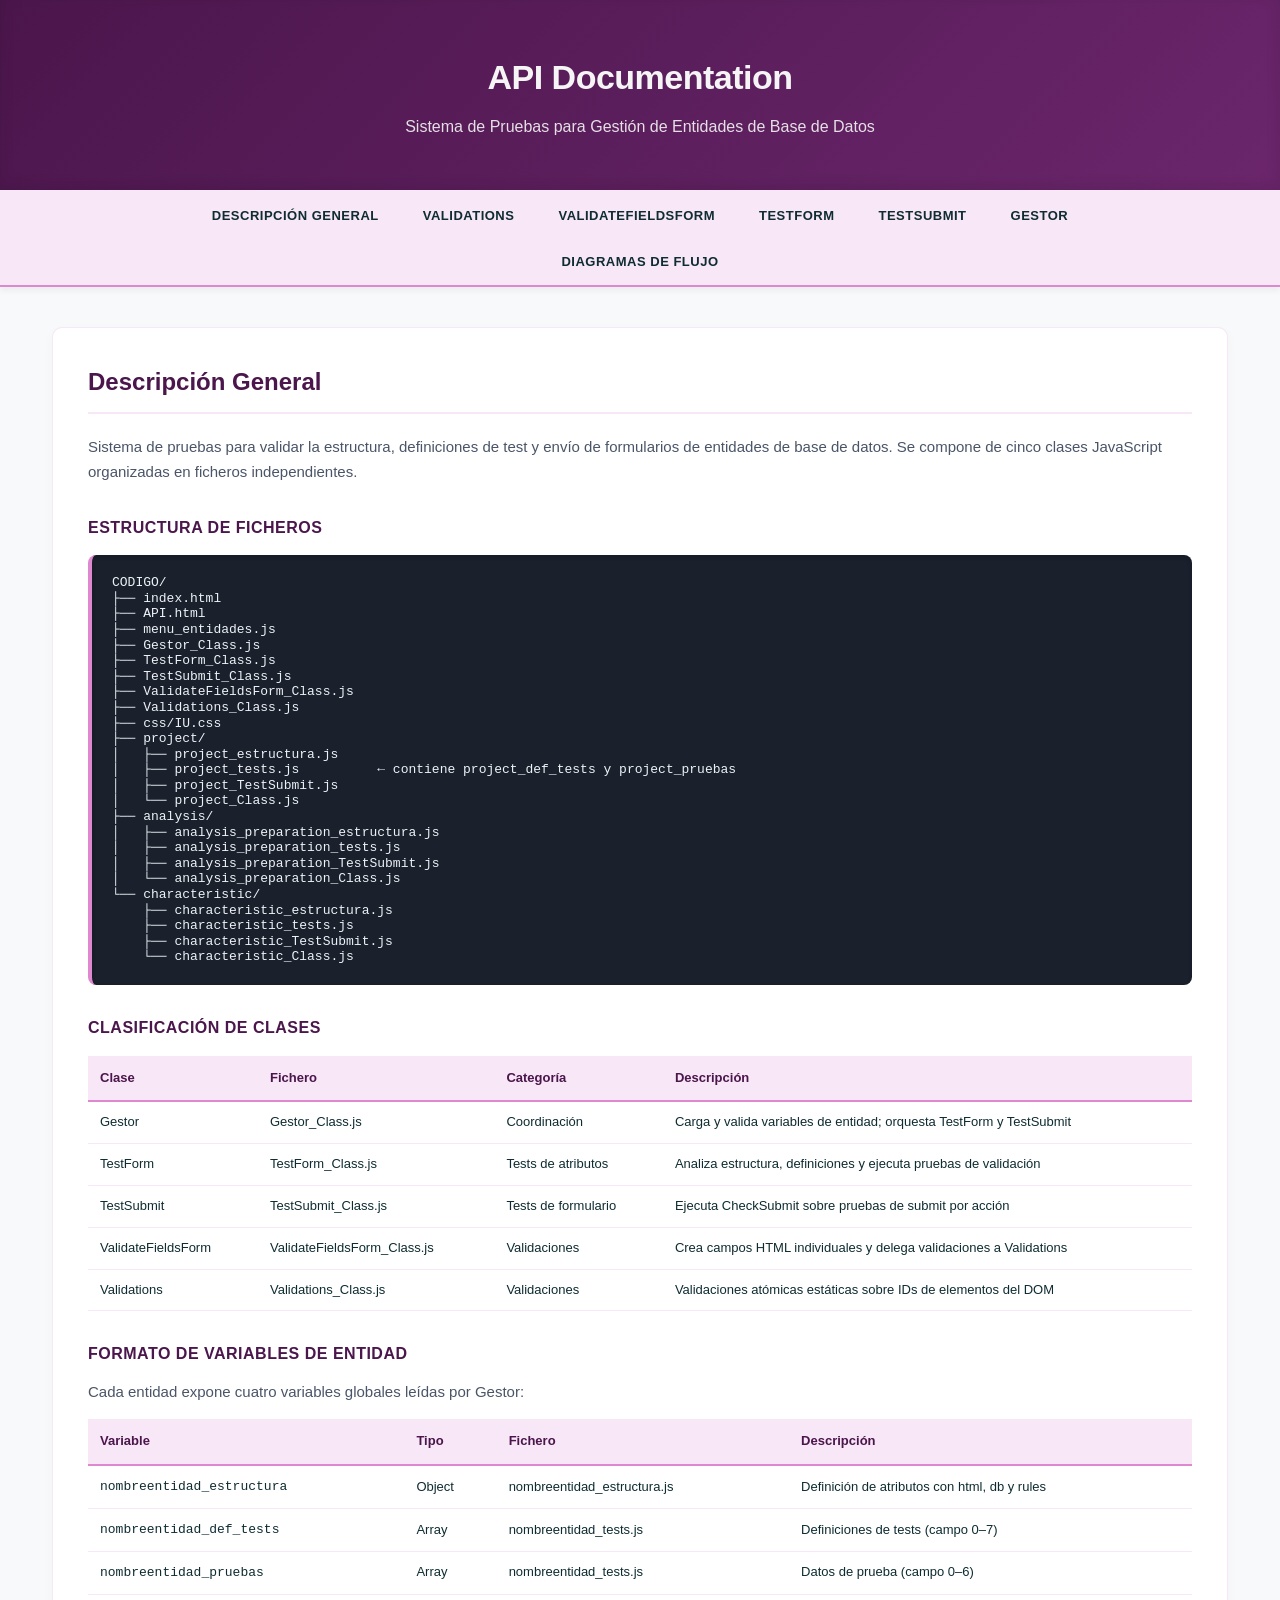
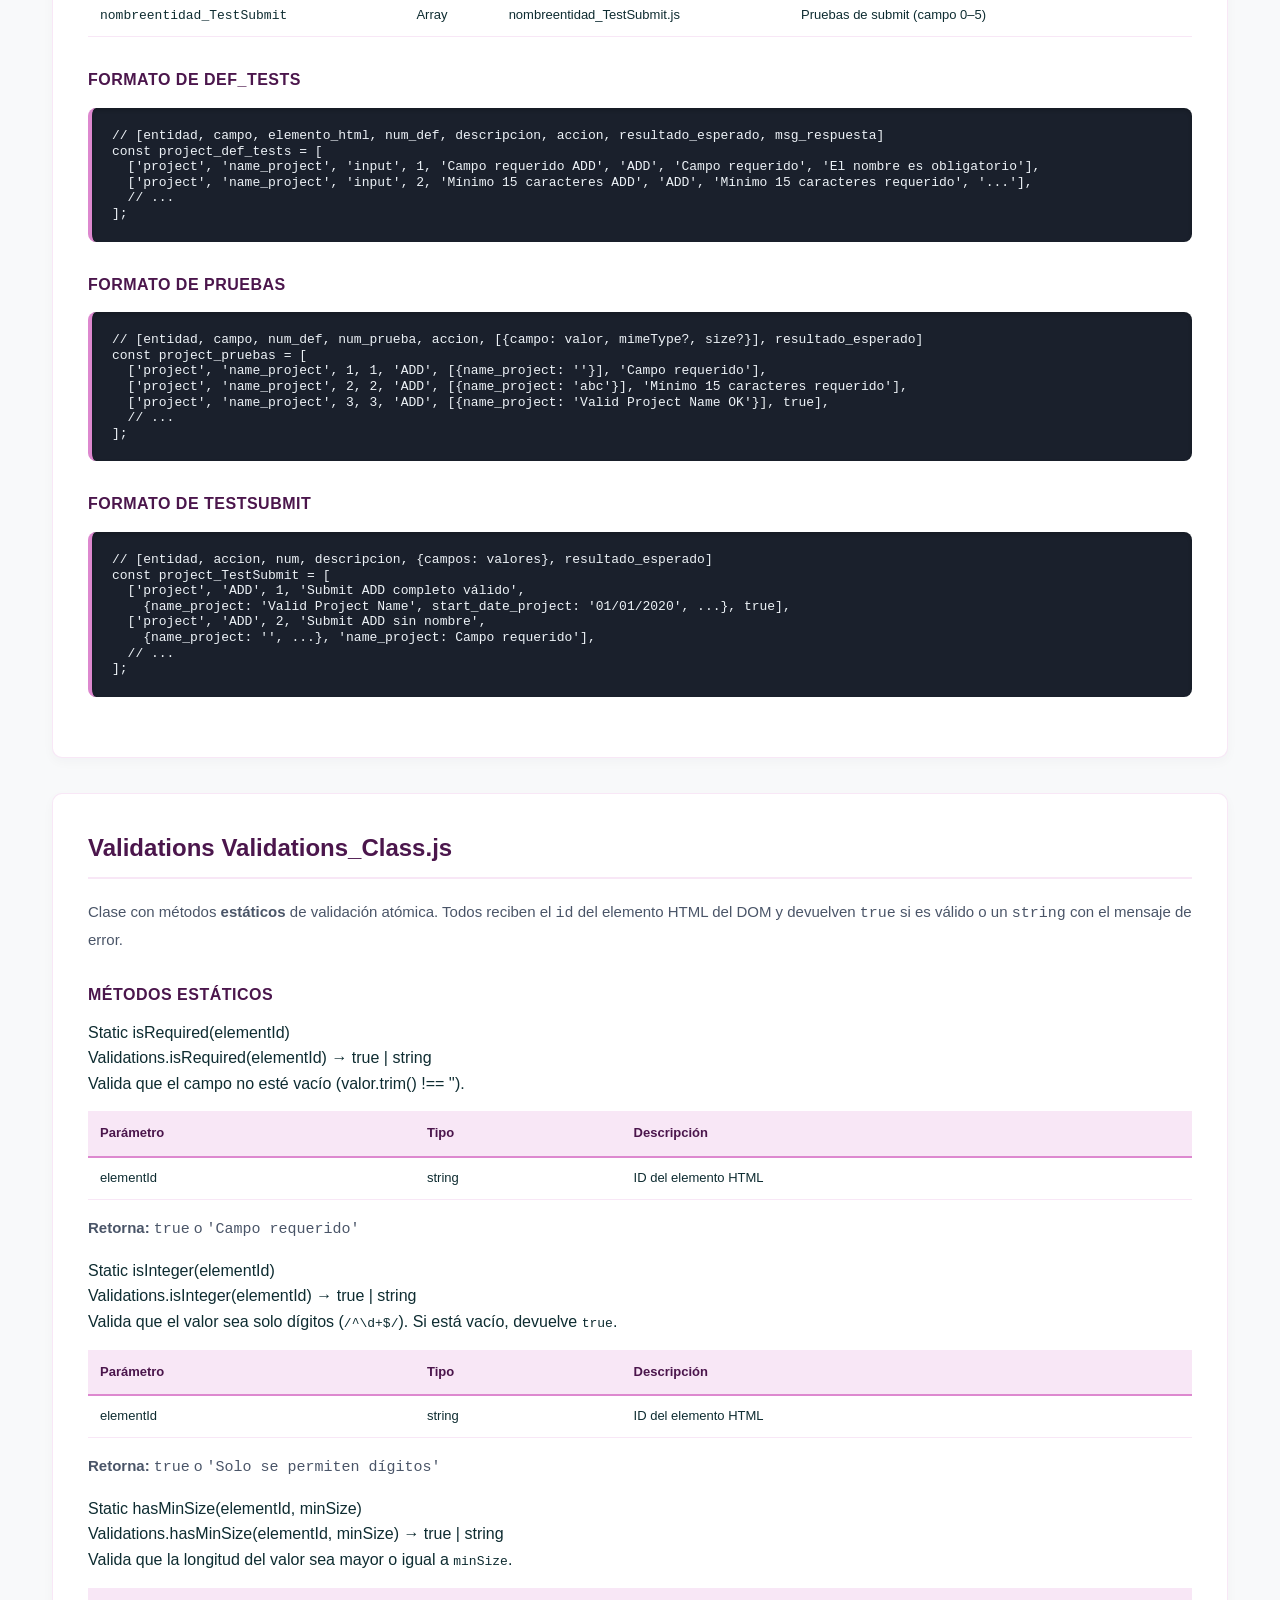
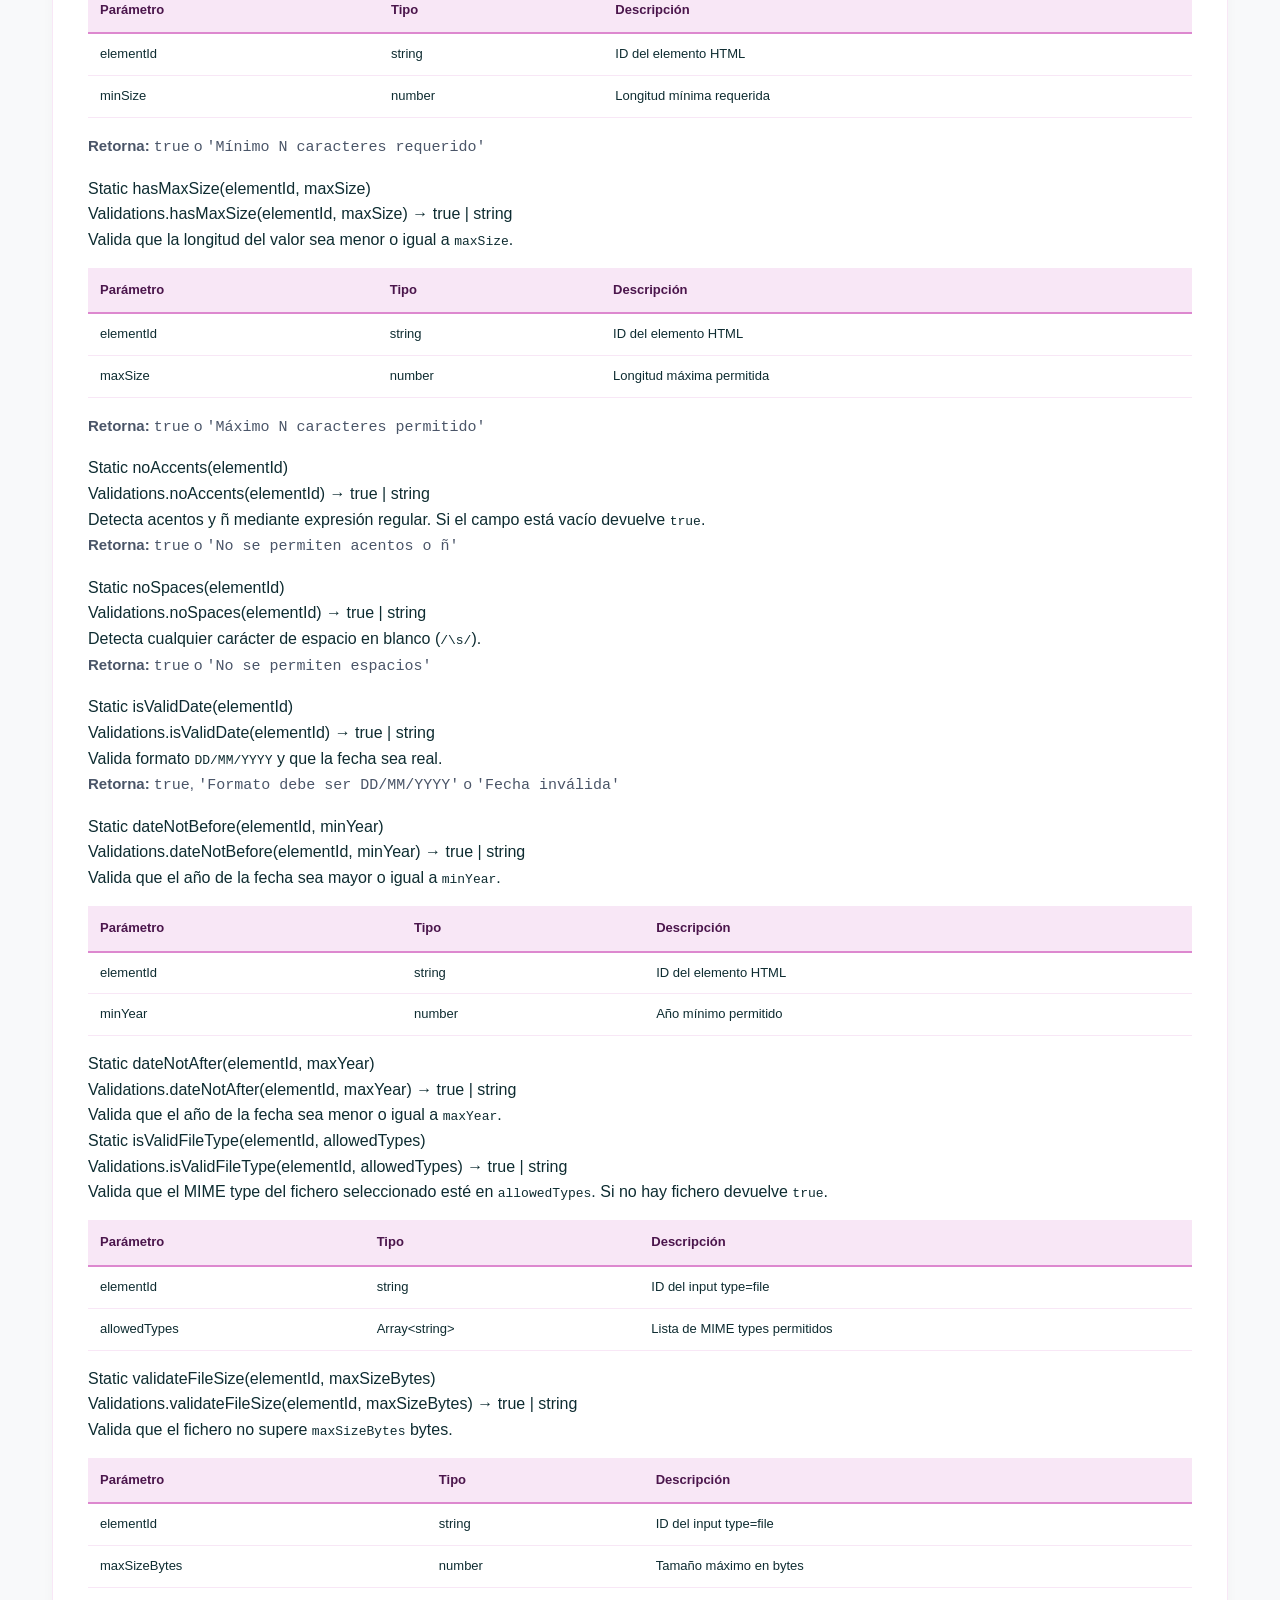
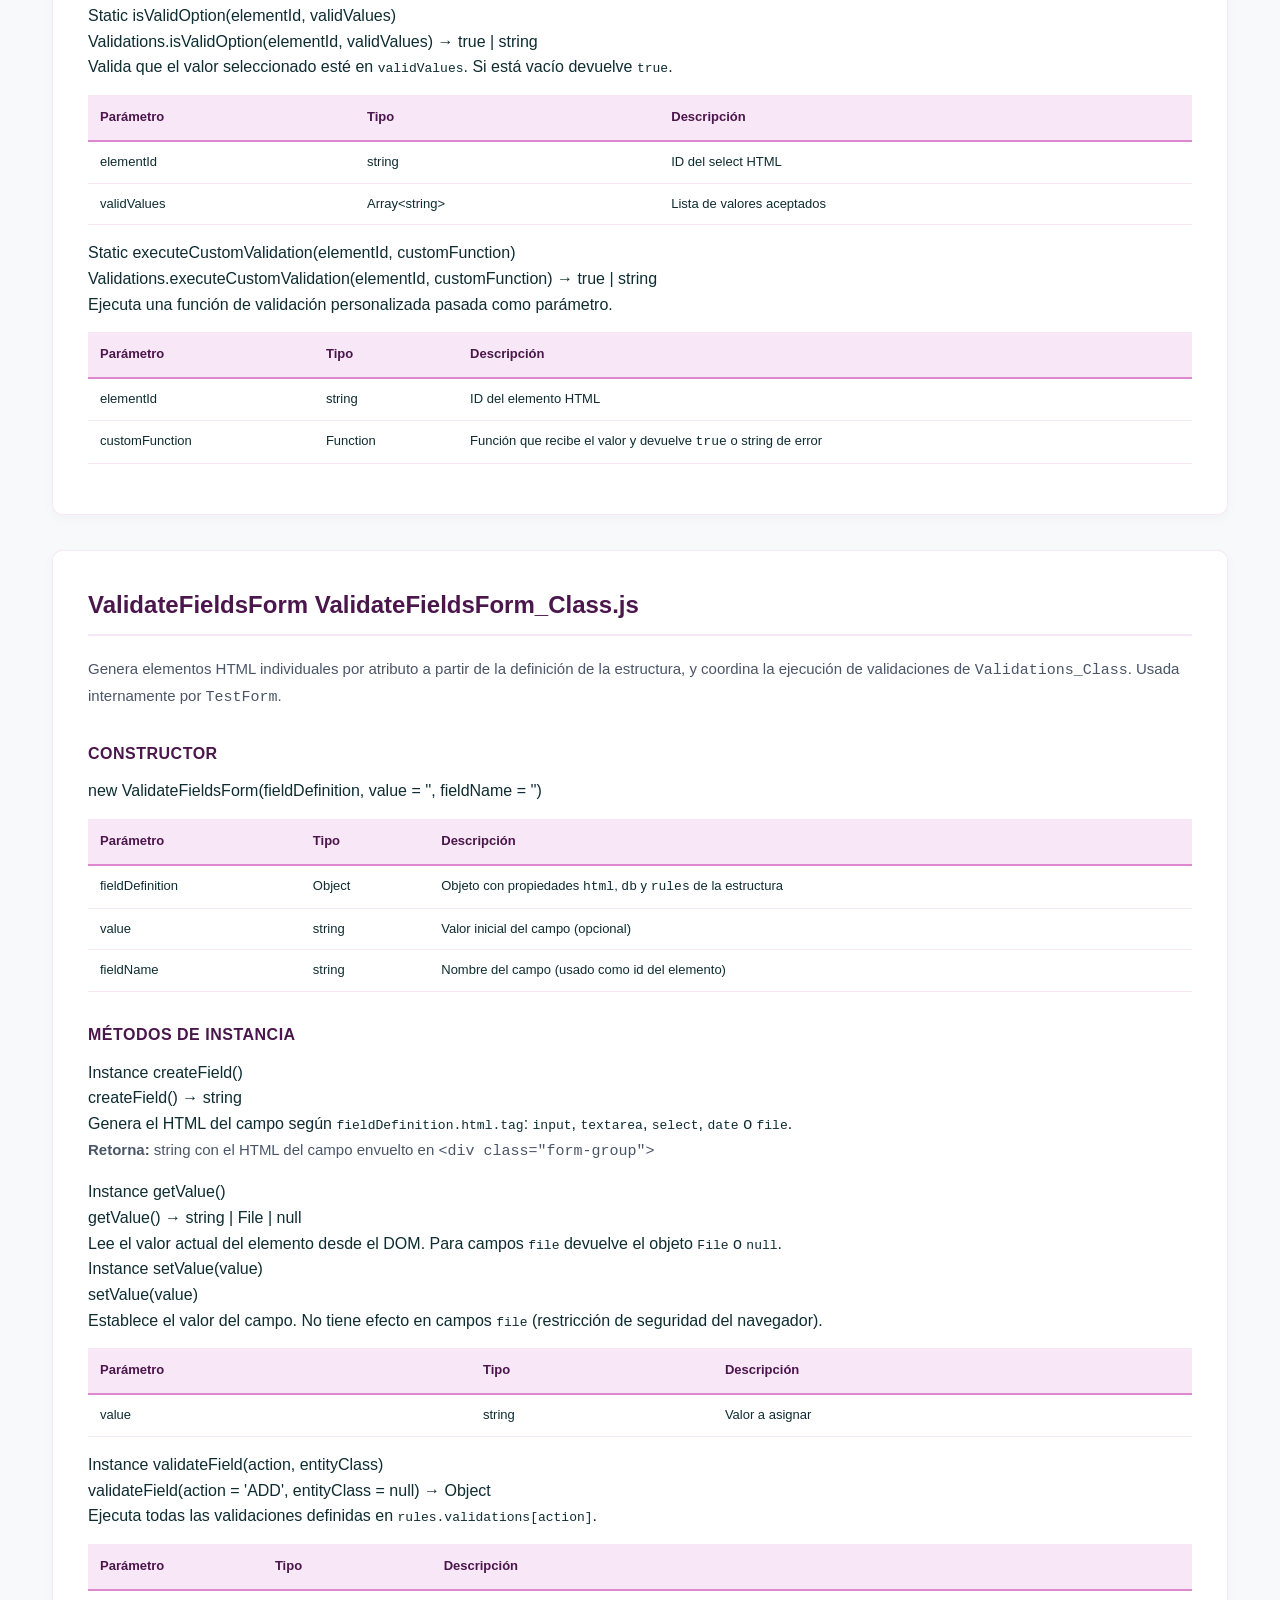
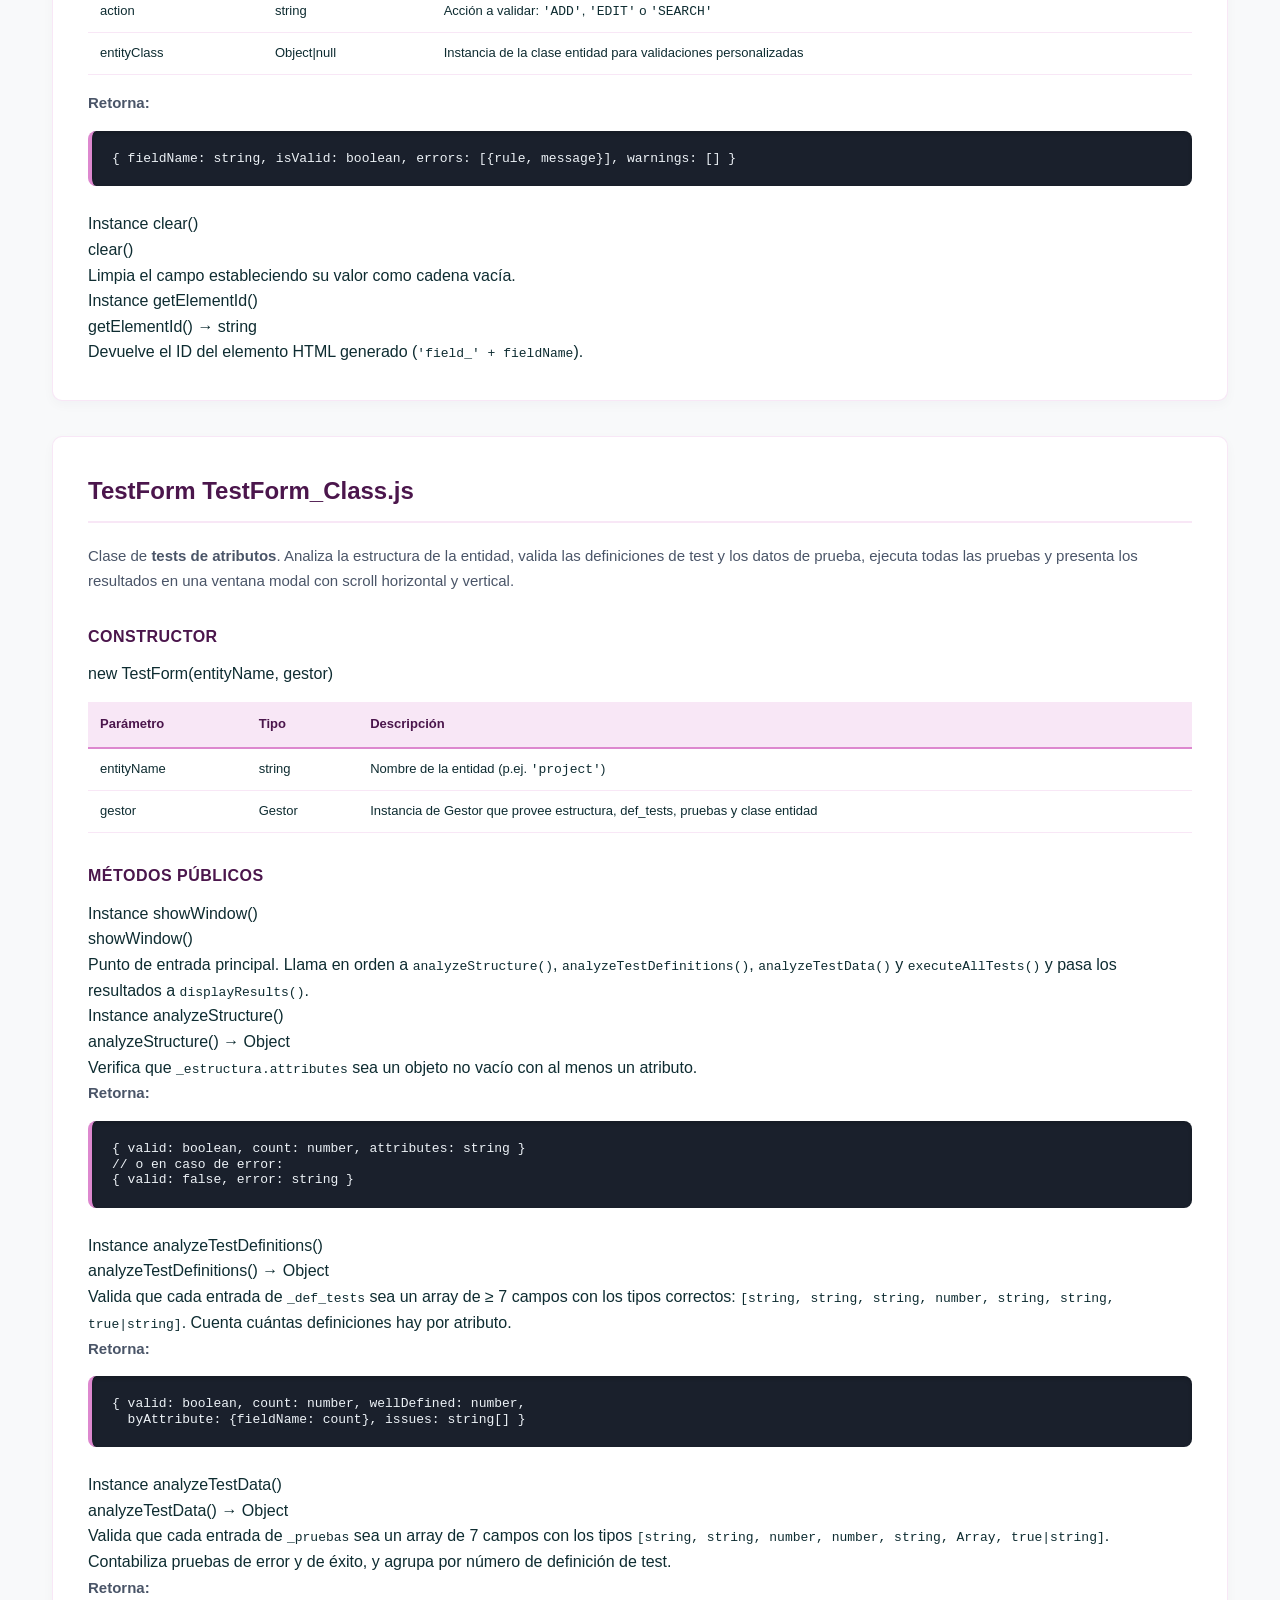
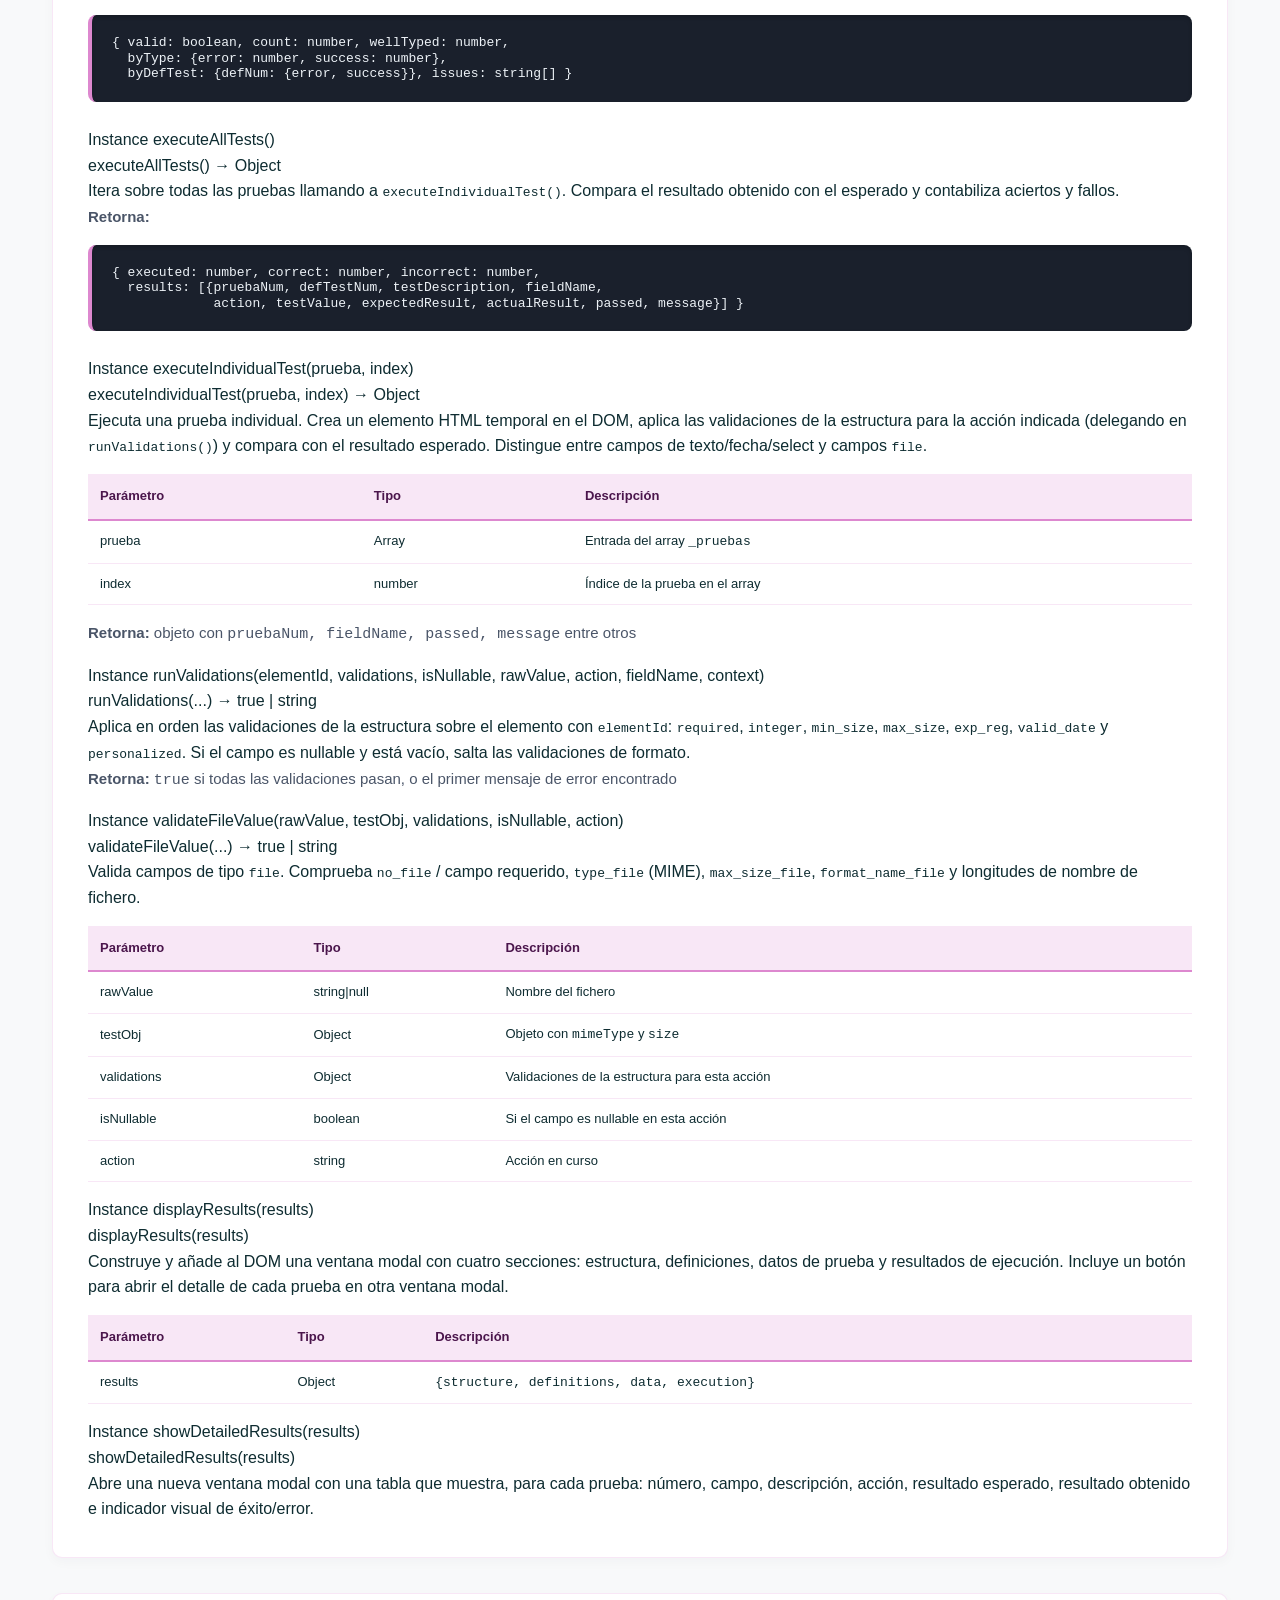
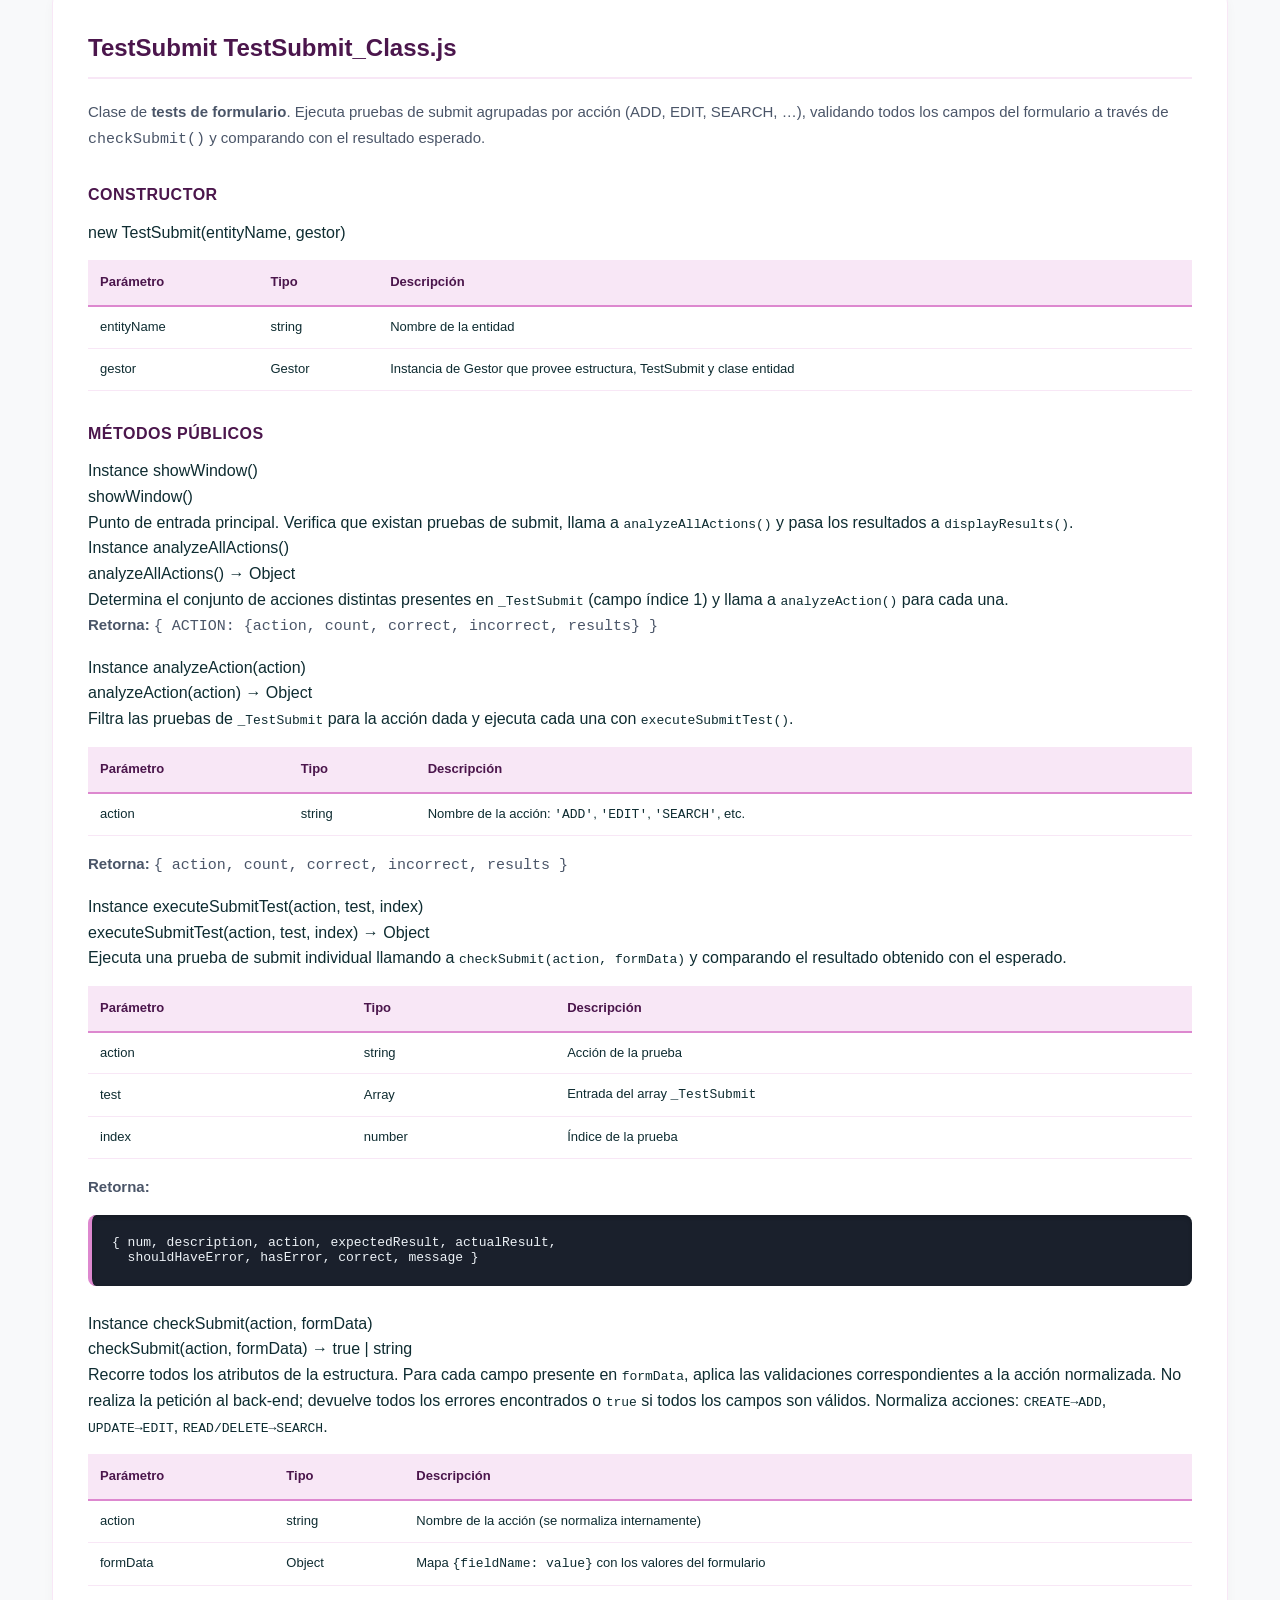
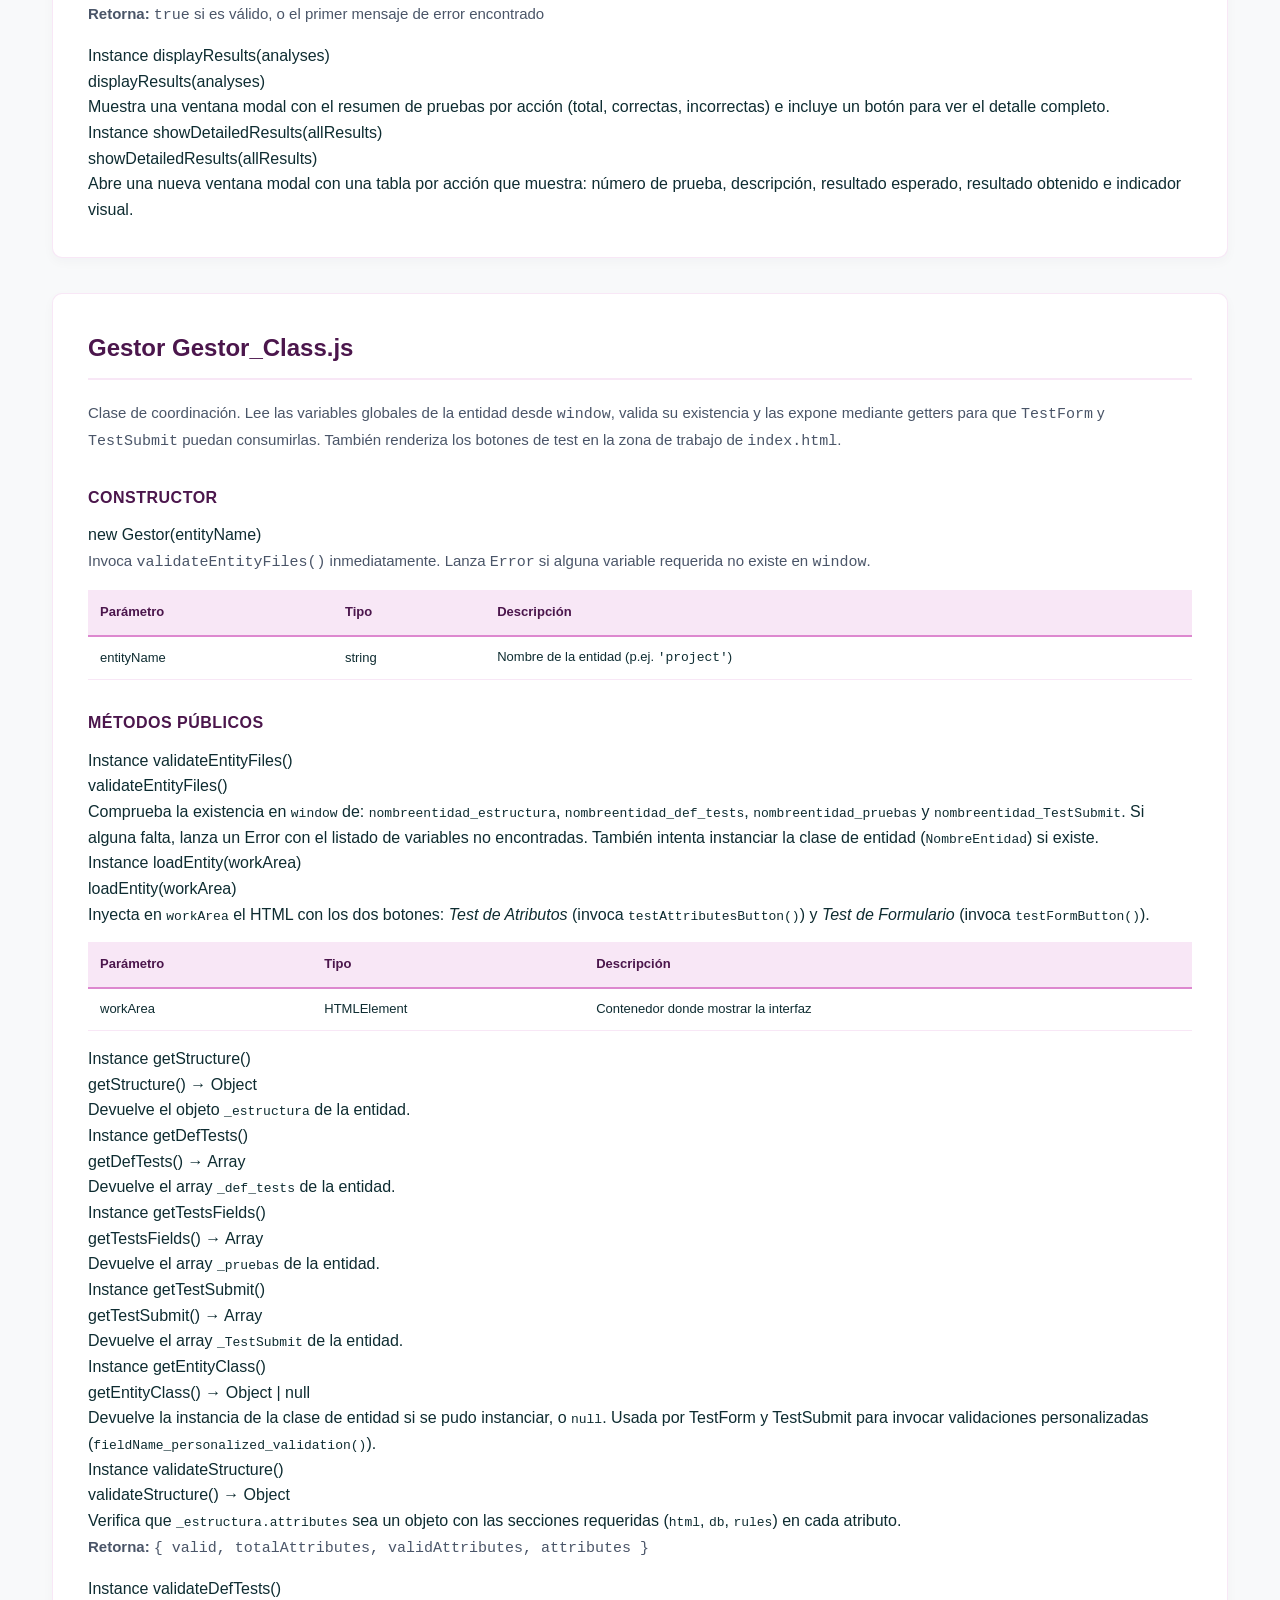
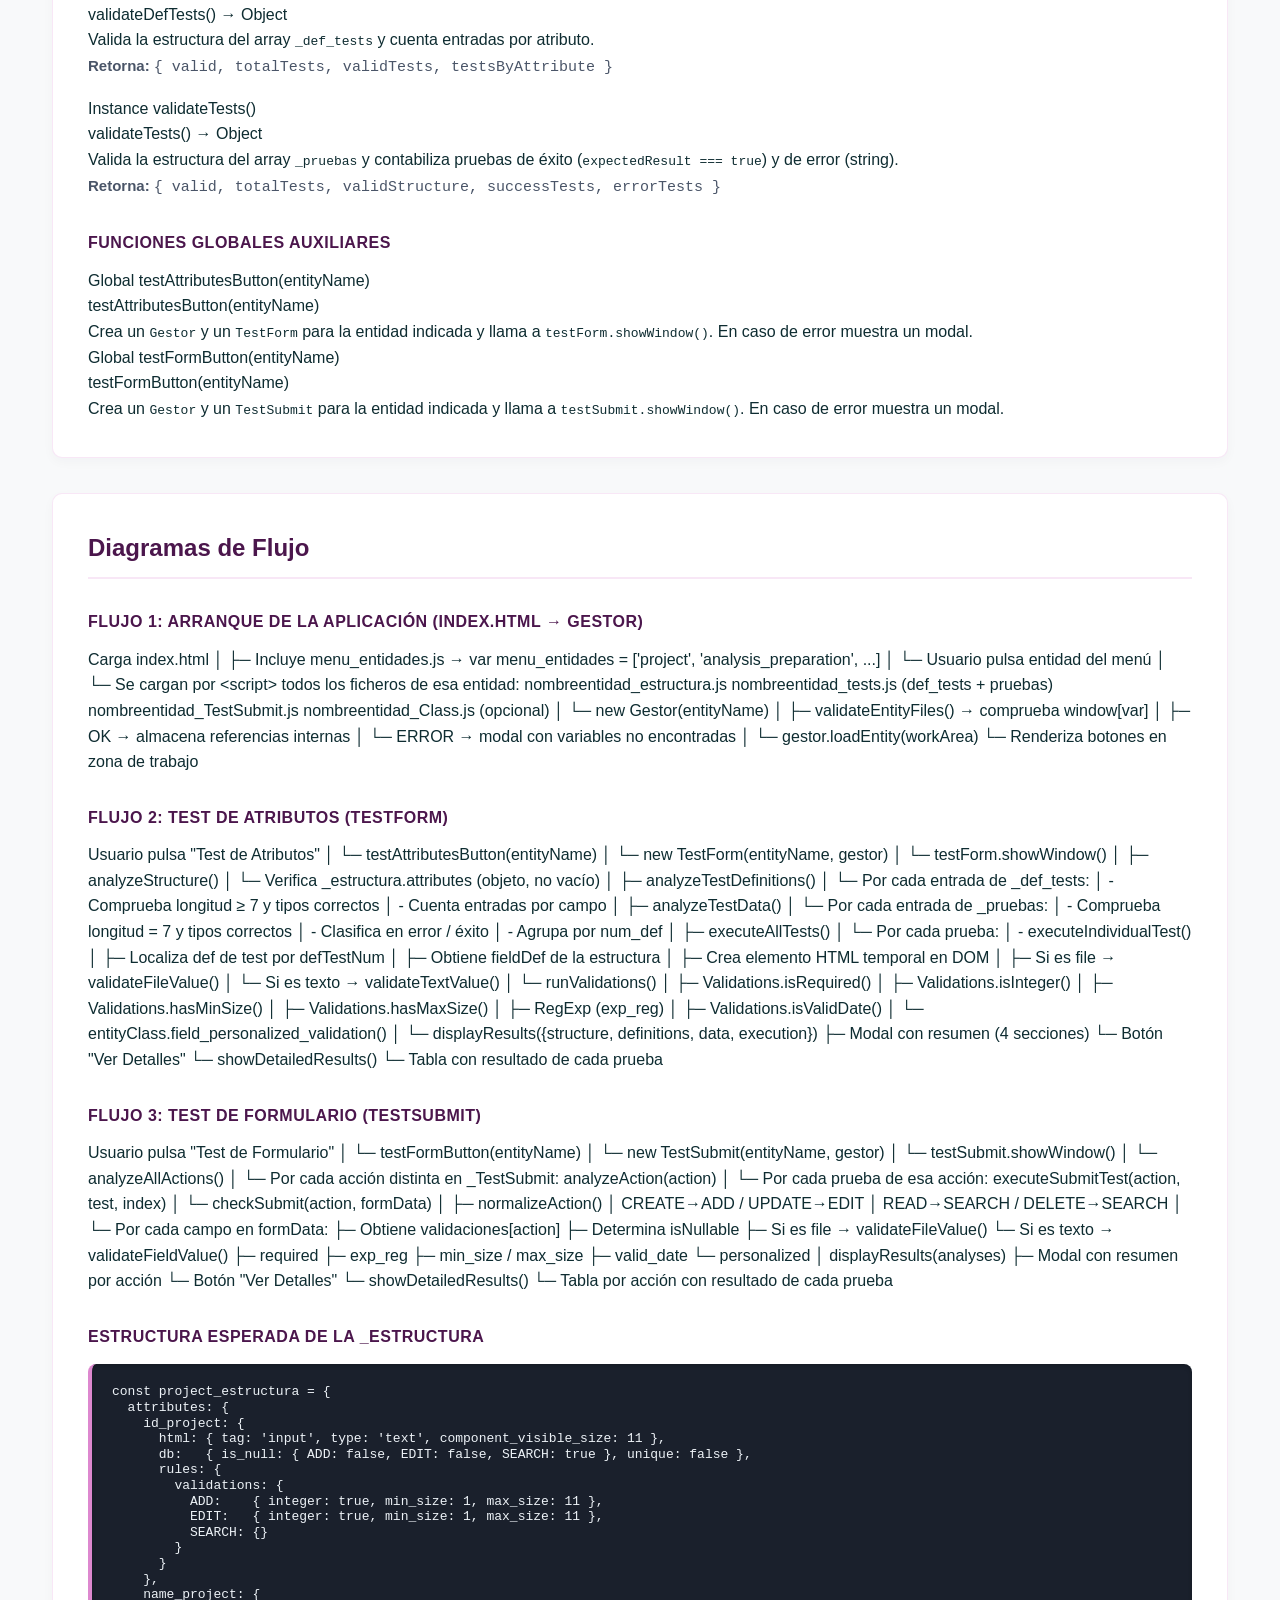
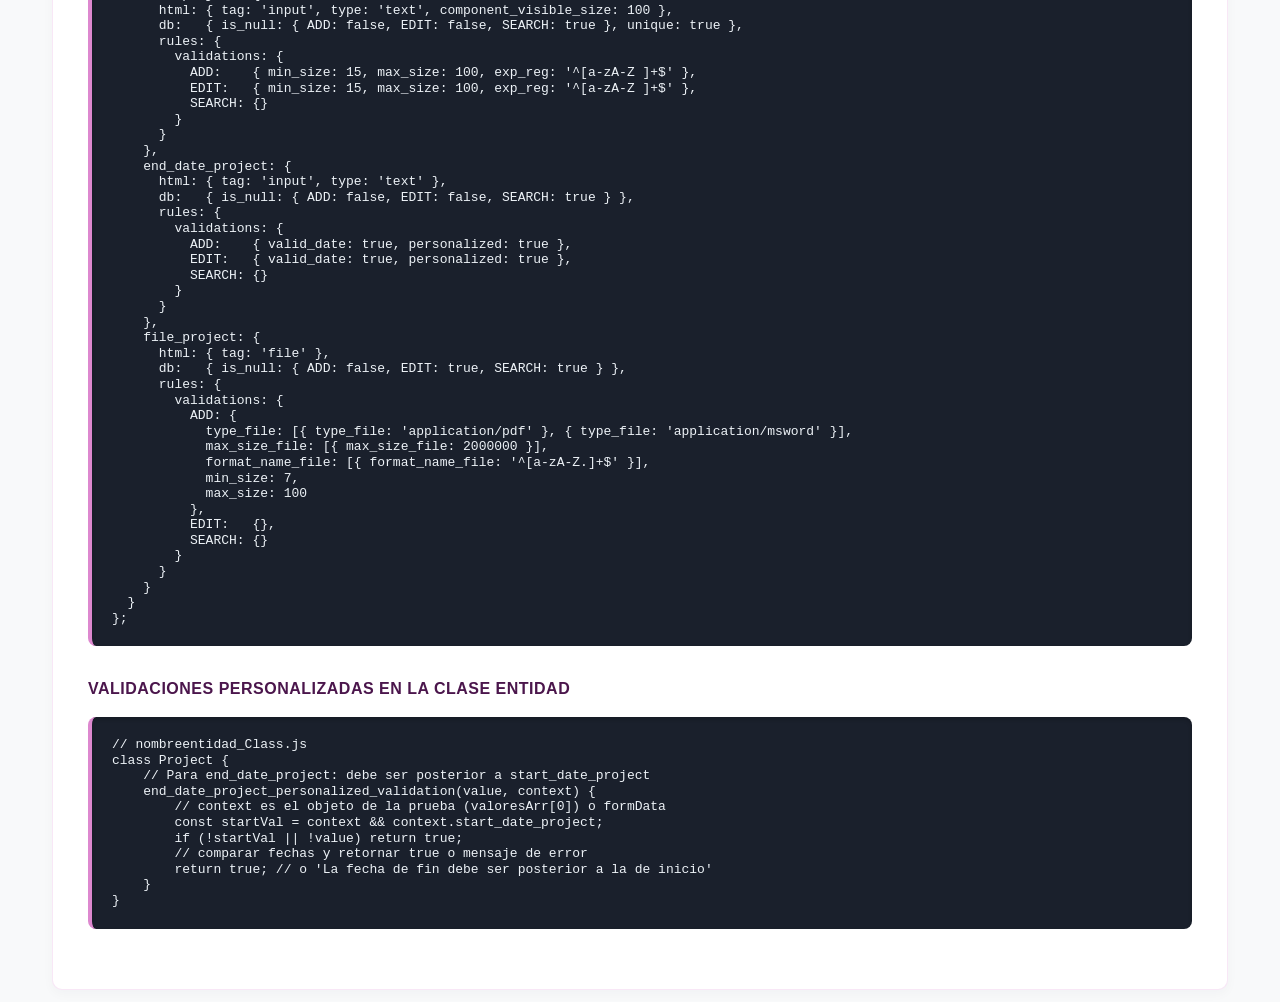
==== commit 708d9377: "Correcciones mínimas" ====
--- a/CODIGO/API.html
+++ b/CODIGO/API.html
@@ -920,8 +920,7 @@
     </div>
 
     <div class="footer-api">
-        <p>Sistema de Pruebas para Gestión de Entidades | Documentación API</p>
-        <p>Julio — Ana Alvarez Lopez | 2025</p>
+        <p>Sistema de Pruebas para Gestión de Entidades</p>
     </div>
 
 </div>
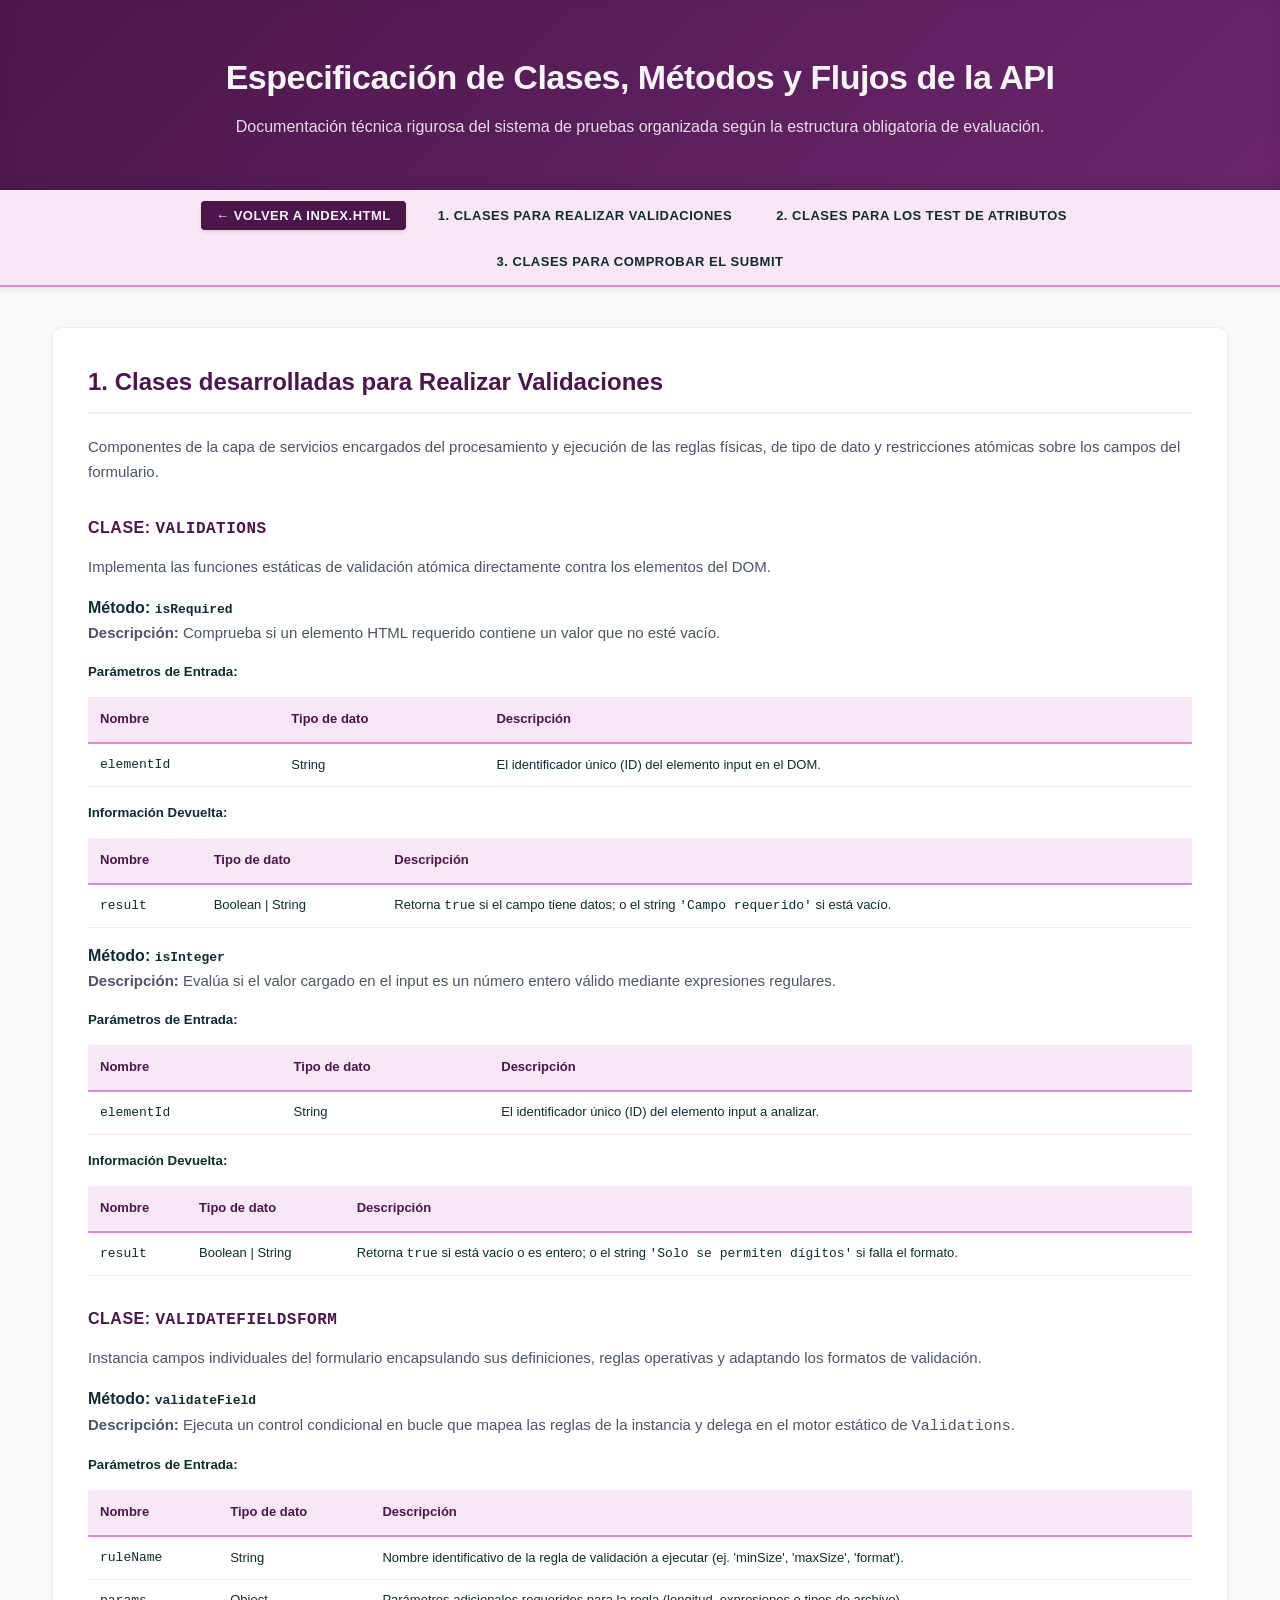
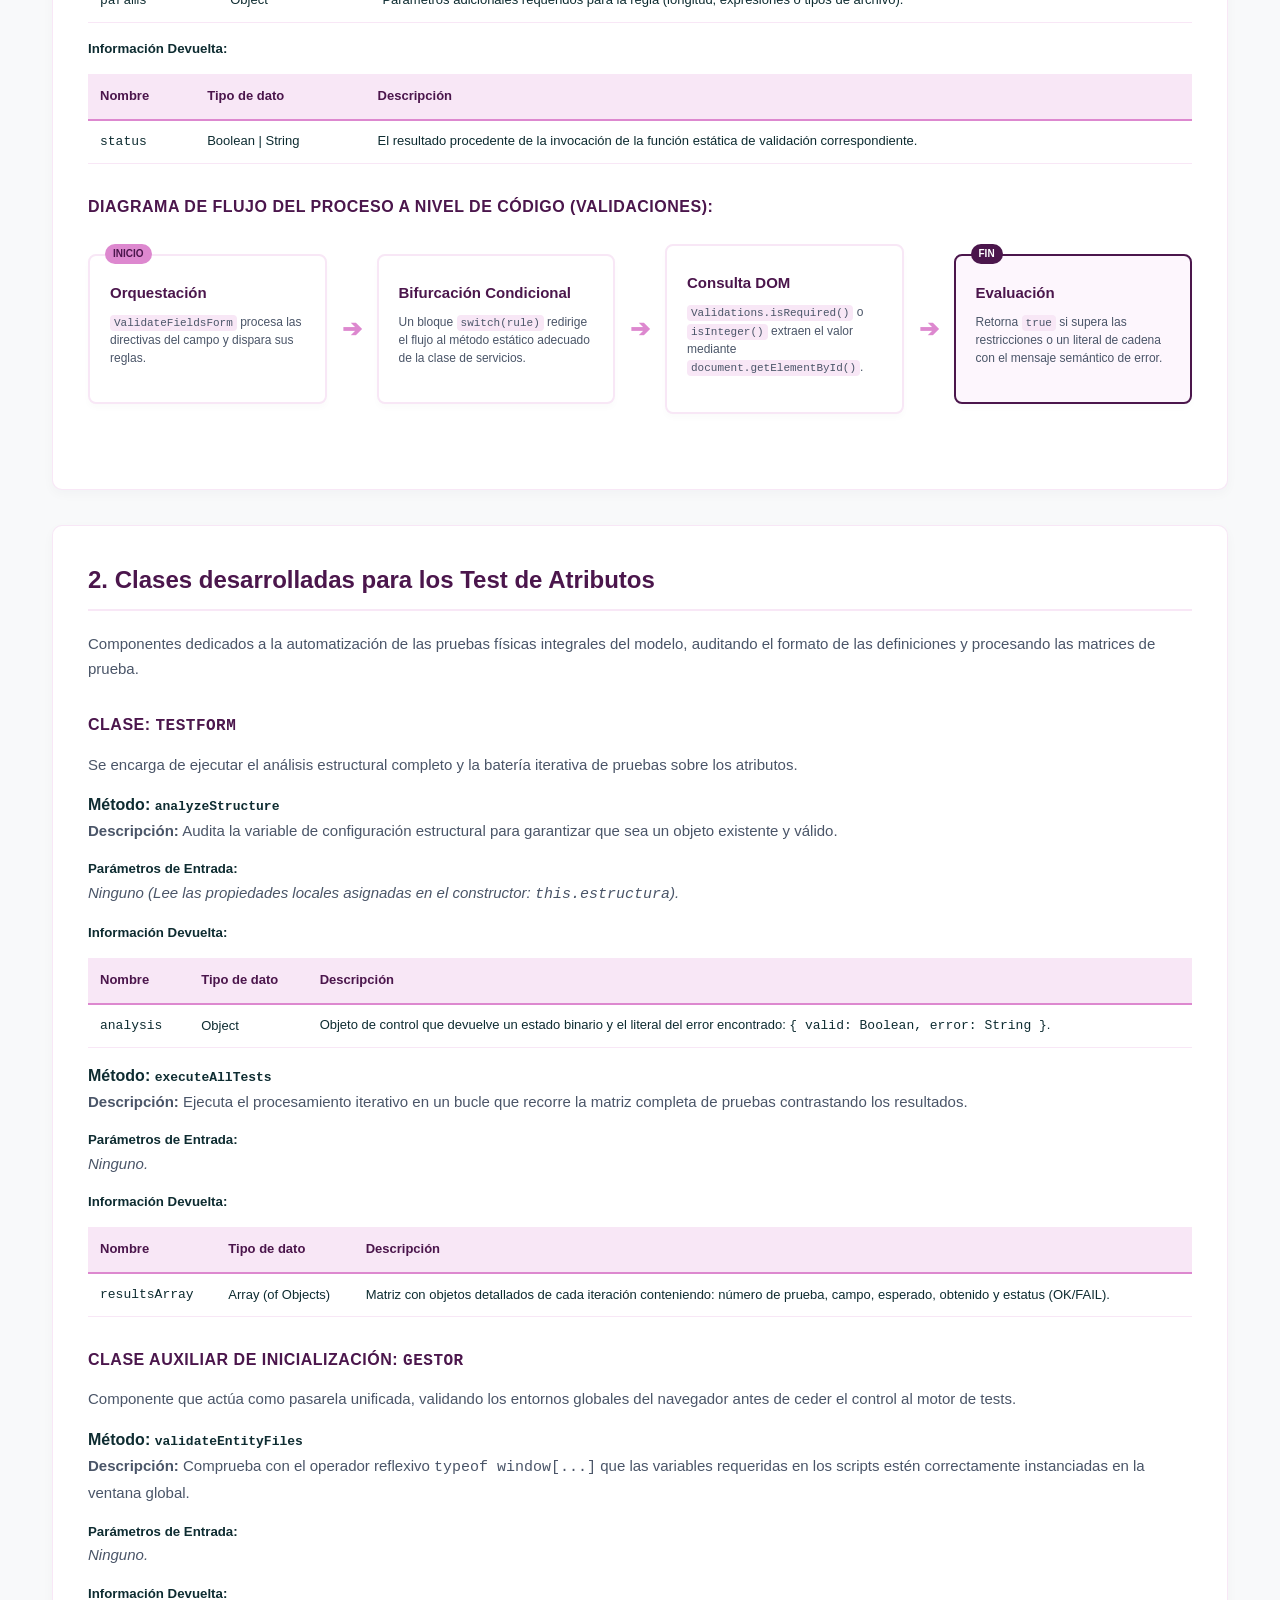
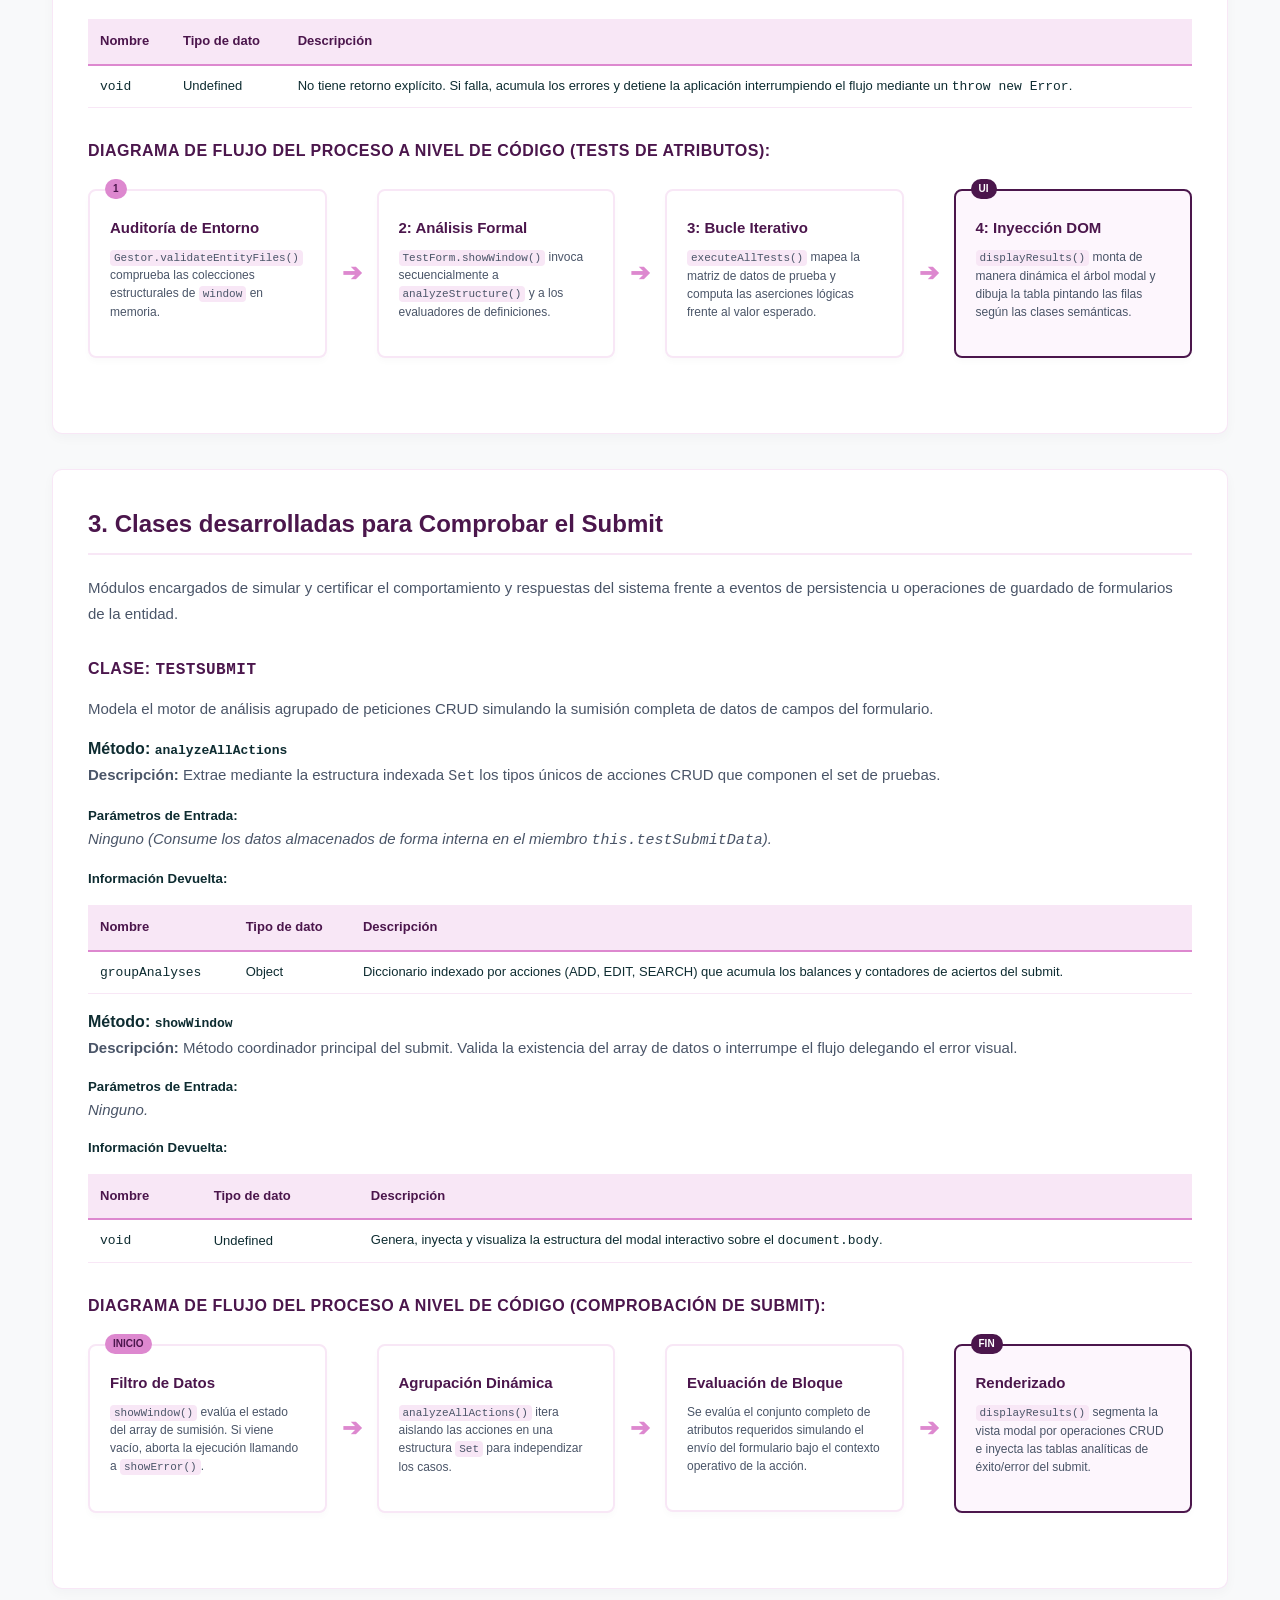
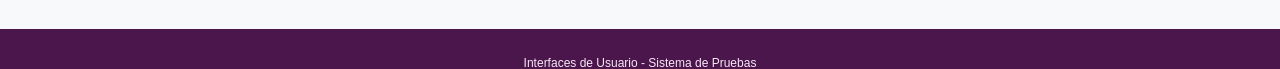
==== commit b59b460d: "Correcciones estéticas y de API.html. Añadimos nuevo icono para ir a API.html" ====
--- a/CODIGO/API.html
+++ b/CODIGO/API.html
@@ -1,928 +1,374 @@
 <!DOCTYPE html>
 <html lang="es">
+
 <head>
     <meta charset="UTF-8">
     <meta name="viewport" content="width=device-width, initial-scale=1.0">
-    <title>API Documentation - Sistema de Pruebas de Entidades</title>
+    <title>Especificación Técnica de la API - Criterio de Evaluación</title>
     <link rel="stylesheet" href="css/IU.css">
 </head>
+
 <body class="api-page">
 
-<div class="api-header">
-    <h1>API Documentation</h1>
-    <p>Sistema de Pruebas para Gestión de Entidades de Base de Datos</p>
-</div>
-
-<div class="api-nav">
-    <ul>
-        <li><a href="#overview">Descripción General</a></li>
-        <li><a href="#validations">Validations</a></li>
-        <li><a href="#validatefields">ValidateFieldsForm</a></li>
-        <li><a href="#testform">TestForm</a></li>
-        <li><a href="#testsubmit">TestSubmit</a></li>
-        <li><a href="#gestor">Gestor</a></li>
-        <li><a href="#workflows">Diagramas de Flujo</a></li>
-    </ul>
-</div>
-
-<div class="api-container">
-
-    <!-- ================================================ -->
-    <!-- OVERVIEW                                         -->
-    <!-- ================================================ -->
-    <div class="api-section" id="overview">
-        <h2>Descripción General</h2>
-        <p class="section-intro">
-            Sistema de pruebas para validar la estructura, definiciones de test y envío de
-            formularios de entidades de base de datos. Se compone de cinco clases JavaScript
-            organizadas en ficheros independientes.
-        </p>
-
-        <h3>Estructura de ficheros</h3>
-        <div class="code-block">CODIGO/
-├── index.html
-├── API.html
-├── menu_entidades.js
-├── Gestor_Class.js
-├── TestForm_Class.js
-├── TestSubmit_Class.js
-├── ValidateFieldsForm_Class.js
-├── Validations_Class.js
-├── css/IU.css
-├── project/
-│   ├── project_estructura.js
-│   ├── project_tests.js          ← contiene project_def_tests y project_pruebas
-│   ├── project_TestSubmit.js
-│   └── project_Class.js
-├── analysis/
-│   ├── analysis_preparation_estructura.js
-│   ├── analysis_preparation_tests.js
-│   ├── analysis_preparation_TestSubmit.js
-│   └── analysis_preparation_Class.js
-└── characteristic/
-    ├── characteristic_estructura.js
-    ├── characteristic_tests.js
-    ├── characteristic_TestSubmit.js
-    └── characteristic_Class.js</div>
-
-        <h3>Clasificación de clases</h3>
-        <table class="table-params">
-            <tr><th>Clase</th><th>Fichero</th><th>Categoría</th><th>Descripción</th></tr>
-            <tr><td>Gestor</td><td>Gestor_Class.js</td><td>Coordinación</td><td>Carga y valida variables de entidad; orquesta TestForm y TestSubmit</td></tr>
-            <tr><td>TestForm</td><td>TestForm_Class.js</td><td>Tests de atributos</td><td>Analiza estructura, definiciones y ejecuta pruebas de validación</td></tr>
-            <tr><td>TestSubmit</td><td>TestSubmit_Class.js</td><td>Tests de formulario</td><td>Ejecuta CheckSubmit sobre pruebas de submit por acción</td></tr>
-            <tr><td>ValidateFieldsForm</td><td>ValidateFieldsForm_Class.js</td><td>Validaciones</td><td>Crea campos HTML individuales y delega validaciones a Validations</td></tr>
-            <tr><td>Validations</td><td>Validations_Class.js</td><td>Validaciones</td><td>Validaciones atómicas estáticas sobre IDs de elementos del DOM</td></tr>
-        </table>
-
-        <h3>Formato de variables de entidad</h3>
-        <p>Cada entidad expone cuatro variables globales leídas por Gestor:</p>
-        <table class="table-params">
-            <tr><th>Variable</th><th>Tipo</th><th>Fichero</th><th>Descripción</th></tr>
-            <tr><td><code>nombreentidad_estructura</code></td><td>Object</td><td>nombreentidad_estructura.js</td><td>Definición de atributos con html, db y rules</td></tr>
-            <tr><td><code>nombreentidad_def_tests</code></td><td>Array</td><td>nombreentidad_tests.js</td><td>Definiciones de tests (campo 0–7)</td></tr>
-            <tr><td><code>nombreentidad_pruebas</code></td><td>Array</td><td>nombreentidad_tests.js</td><td>Datos de prueba (campo 0–6)</td></tr>
-            <tr><td><code>nombreentidad_TestSubmit</code></td><td>Array</td><td>nombreentidad_TestSubmit.js</td><td>Pruebas de submit (campo 0–5)</td></tr>
-        </table>
-
-        <h3>Formato de def_tests</h3>
-        <div class="code-block">// [entidad, campo, elemento_html, num_def, descripcion, accion, resultado_esperado, msg_respuesta]
-const project_def_tests = [
-  ['project', 'name_project', 'input', 1, 'Campo requerido ADD', 'ADD', 'Campo requerido', 'El nombre es obligatorio'],
-  ['project', 'name_project', 'input', 2, 'Mínimo 15 caracteres ADD', 'ADD', 'Mínimo 15 caracteres requerido', '...'],
-  // ...
-];</div>
-
-        <h3>Formato de pruebas</h3>
-        <div class="code-block">// [entidad, campo, num_def, num_prueba, accion, [{campo: valor, mimeType?, size?}], resultado_esperado]
-const project_pruebas = [
-  ['project', 'name_project', 1, 1, 'ADD', [{name_project: ''}], 'Campo requerido'],
-  ['project', 'name_project', 2, 2, 'ADD', [{name_project: 'abc'}], 'Mínimo 15 caracteres requerido'],
-  ['project', 'name_project', 3, 3, 'ADD', [{name_project: 'Valid Project Name OK'}], true],
-  // ...
-];</div>
-
-        <h3>Formato de TestSubmit</h3>
-        <div class="code-block">// [entidad, accion, num, descripcion, {campos: valores}, resultado_esperado]
-const project_TestSubmit = [
-  ['project', 'ADD', 1, 'Submit ADD completo válido',
-    {name_project: 'Valid Project Name', start_date_project: '01/01/2020', ...}, true],
-  ['project', 'ADD', 2, 'Submit ADD sin nombre',
-    {name_project: '', ...}, 'name_project: Campo requerido'],
-  // ...
-];</div>
+    <div class="api-header">
+        <h1>Especificación de Clases, Métodos y Flujos de la API</h1>
+        <p>Documentación técnica rigurosa del sistema de pruebas organizada según la estructura obligatoria de evaluación.</p>
     </div>
 
-    <!-- ================================================ -->
-    <!-- VALIDATIONS                                      -->
-    <!-- ================================================ -->
-    <div class="api-section" id="validations">
-        <h2>Validations <span class="tag-file">Validations_Class.js</span></h2>
-        <p class="section-intro">
-            Clase con métodos <strong>estáticos</strong> de validación atómica. Todos reciben el
-            <code>id</code> del elemento HTML del DOM y devuelven <code>true</code> si es válido
-            o un <code>string</code> con el mensaje de error.
-        </p>
-
-        <div class="class-doc">
-            <h3>Métodos estáticos</h3>
-
-            <div class="method-doc">
-                <div class="method-name"><span class="badge static">Static</span> isRequired(elementId)</div>
-                <div class="method-signature">Validations.isRequired(elementId) → true | string</div>
-                <div class="method-description">Valida que el campo no esté vacío (valor.trim() !== '').</div>
-                <table class="table-params">
-                    <tr><th>Parámetro</th><th>Tipo</th><th>Descripción</th></tr>
-                    <tr><td>elementId</td><td>string</td><td>ID del elemento HTML</td></tr>
-                </table>
-                <p><strong>Retorna:</strong> <code>true</code> o <code>'Campo requerido'</code></p>
-            </div>
-
-            <div class="method-doc">
-                <div class="method-name"><span class="badge static">Static</span> isInteger(elementId)</div>
-                <div class="method-signature">Validations.isInteger(elementId) → true | string</div>
-                <div class="method-description">Valida que el valor sea solo dígitos (<code>/^\d+$/</code>). Si está vacío, devuelve <code>true</code>.</div>
-                <table class="table-params">
-                    <tr><th>Parámetro</th><th>Tipo</th><th>Descripción</th></tr>
-                    <tr><td>elementId</td><td>string</td><td>ID del elemento HTML</td></tr>
-                </table>
-                <p><strong>Retorna:</strong> <code>true</code> o <code>'Solo se permiten dígitos'</code></p>
-            </div>
-
-            <div class="method-doc">
-                <div class="method-name"><span class="badge static">Static</span> hasMinSize(elementId, minSize)</div>
-                <div class="method-signature">Validations.hasMinSize(elementId, minSize) → true | string</div>
-                <div class="method-description">Valida que la longitud del valor sea mayor o igual a <code>minSize</code>.</div>
-                <table class="table-params">
-                    <tr><th>Parámetro</th><th>Tipo</th><th>Descripción</th></tr>
-                    <tr><td>elementId</td><td>string</td><td>ID del elemento HTML</td></tr>
-                    <tr><td>minSize</td><td>number</td><td>Longitud mínima requerida</td></tr>
-                </table>
-                <p><strong>Retorna:</strong> <code>true</code> o <code>'Mínimo N caracteres requerido'</code></p>
-            </div>
-
-            <div class="method-doc">
-                <div class="method-name"><span class="badge static">Static</span> hasMaxSize(elementId, maxSize)</div>
-                <div class="method-signature">Validations.hasMaxSize(elementId, maxSize) → true | string</div>
-                <div class="method-description">Valida que la longitud del valor sea menor o igual a <code>maxSize</code>.</div>
-                <table class="table-params">
-                    <tr><th>Parámetro</th><th>Tipo</th><th>Descripción</th></tr>
-                    <tr><td>elementId</td><td>string</td><td>ID del elemento HTML</td></tr>
-                    <tr><td>maxSize</td><td>number</td><td>Longitud máxima permitida</td></tr>
-                </table>
-                <p><strong>Retorna:</strong> <code>true</code> o <code>'Máximo N caracteres permitido'</code></p>
-            </div>
-
-            <div class="method-doc">
-                <div class="method-name"><span class="badge static">Static</span> noAccents(elementId)</div>
-                <div class="method-signature">Validations.noAccents(elementId) → true | string</div>
-                <div class="method-description">Detecta acentos y ñ mediante expresión regular. Si el campo está vacío devuelve <code>true</code>.</div>
-                <p><strong>Retorna:</strong> <code>true</code> o <code>'No se permiten acentos o ñ'</code></p>
-            </div>
-
-            <div class="method-doc">
-                <div class="method-name"><span class="badge static">Static</span> noSpaces(elementId)</div>
-                <div class="method-signature">Validations.noSpaces(elementId) → true | string</div>
-                <div class="method-description">Detecta cualquier carácter de espacio en blanco (<code>/\s/</code>).</div>
-                <p><strong>Retorna:</strong> <code>true</code> o <code>'No se permiten espacios'</code></p>
-            </div>
-
-            <div class="method-doc">
-                <div class="method-name"><span class="badge static">Static</span> isValidDate(elementId)</div>
-                <div class="method-signature">Validations.isValidDate(elementId) → true | string</div>
-                <div class="method-description">Valida formato <code>DD/MM/YYYY</code> y que la fecha sea real.</div>
-                <p><strong>Retorna:</strong> <code>true</code>, <code>'Formato debe ser DD/MM/YYYY'</code> o <code>'Fecha inválida'</code></p>
-            </div>
-
-            <div class="method-doc">
-                <div class="method-name"><span class="badge static">Static</span> dateNotBefore(elementId, minYear)</div>
-                <div class="method-signature">Validations.dateNotBefore(elementId, minYear) → true | string</div>
-                <div class="method-description">Valida que el año de la fecha sea mayor o igual a <code>minYear</code>.</div>
-                <table class="table-params">
-                    <tr><th>Parámetro</th><th>Tipo</th><th>Descripción</th></tr>
-                    <tr><td>elementId</td><td>string</td><td>ID del elemento HTML</td></tr>
-                    <tr><td>minYear</td><td>number</td><td>Año mínimo permitido</td></tr>
-                </table>
-            </div>
-
-            <div class="method-doc">
-                <div class="method-name"><span class="badge static">Static</span> dateNotAfter(elementId, maxYear)</div>
-                <div class="method-signature">Validations.dateNotAfter(elementId, maxYear) → true | string</div>
-                <div class="method-description">Valida que el año de la fecha sea menor o igual a <code>maxYear</code>.</div>
-            </div>
-
-            <div class="method-doc">
-                <div class="method-name"><span class="badge static">Static</span> isValidFileType(elementId, allowedTypes)</div>
-                <div class="method-signature">Validations.isValidFileType(elementId, allowedTypes) → true | string</div>
-                <div class="method-description">Valida que el MIME type del fichero seleccionado esté en <code>allowedTypes</code>. Si no hay fichero devuelve <code>true</code>.</div>
-                <table class="table-params">
-                    <tr><th>Parámetro</th><th>Tipo</th><th>Descripción</th></tr>
-                    <tr><td>elementId</td><td>string</td><td>ID del input type=file</td></tr>
-                    <tr><td>allowedTypes</td><td>Array&lt;string&gt;</td><td>Lista de MIME types permitidos</td></tr>
-                </table>
-            </div>
-
-            <div class="method-doc">
-                <div class="method-name"><span class="badge static">Static</span> validateFileSize(elementId, maxSizeBytes)</div>
-                <div class="method-signature">Validations.validateFileSize(elementId, maxSizeBytes) → true | string</div>
-                <div class="method-description">Valida que el fichero no supere <code>maxSizeBytes</code> bytes.</div>
-                <table class="table-params">
-                    <tr><th>Parámetro</th><th>Tipo</th><th>Descripción</th></tr>
-                    <tr><td>elementId</td><td>string</td><td>ID del input type=file</td></tr>
-                    <tr><td>maxSizeBytes</td><td>number</td><td>Tamaño máximo en bytes</td></tr>
-                </table>
-            </div>
-
-            <div class="method-doc">
-                <div class="method-name"><span class="badge static">Static</span> isValidOption(elementId, validValues)</div>
-                <div class="method-signature">Validations.isValidOption(elementId, validValues) → true | string</div>
-                <div class="method-description">Valida que el valor seleccionado esté en <code>validValues</code>. Si está vacío devuelve <code>true</code>.</div>
-                <table class="table-params">
-                    <tr><th>Parámetro</th><th>Tipo</th><th>Descripción</th></tr>
-                    <tr><td>elementId</td><td>string</td><td>ID del select HTML</td></tr>
-                    <tr><td>validValues</td><td>Array&lt;string&gt;</td><td>Lista de valores aceptados</td></tr>
-                </table>
-            </div>
-
-            <div class="method-doc">
-                <div class="method-name"><span class="badge static">Static</span> executeCustomValidation(elementId, customFunction)</div>
-                <div class="method-signature">Validations.executeCustomValidation(elementId, customFunction) → true | string</div>
-                <div class="method-description">Ejecuta una función de validación personalizada pasada como parámetro.</div>
-                <table class="table-params">
-                    <tr><th>Parámetro</th><th>Tipo</th><th>Descripción</th></tr>
-                    <tr><td>elementId</td><td>string</td><td>ID del elemento HTML</td></tr>
-                    <tr><td>customFunction</td><td>Function</td><td>Función que recibe el valor y devuelve <code>true</code> o string de error</td></tr>
-                </table>
+    <div class="api-nav">
+        <ul>
+            <li class="nav-back-button"><a href="index.html">← Volver a index.html</a></li>
+            <li><a href="#bloque-validaciones">1. Clases para Realizar Validaciones</a></li>
+            <li><a href="#bloque-tests">2. Clases para los Test de Atributos</a></li>
+            <li><a href="#bloque-submit">3. Clases para Comprobar el Submit</a></li>
+        </ul>
+    </div>
+
+    <div class="api-container">
+
+        <div class="api-section" id="bloque-validaciones">
+            <h2>1. Clases desarrolladas para Realizar Validaciones</h2>
+            <p class="section-intro">
+                Componentes de la capa de servicios encargados del procesamiento y ejecución de las reglas físicas, de tipo de dato y restricciones atómicas sobre los campos del formulario.
+            </p>
+
+            <h3>Clase: <code>Validations</code></h3>
+            <p>Implementa las funciones estáticas de validación atómica directamente contra los elementos del DOM.</p>
+
+            <h4>Método: <code>isRequired</code></h4>
+            <p><strong>Descripción:</strong> Comprueba si un elemento HTML requerido contiene un valor que no esté vacío.</p>
+            <h5>Parámetros de Entrada:</h5>
+            <table class="api-table">
+                <thead>
+                    <tr>
+                        <th>Nombre</th>
+                        <th>Tipo de dato</th>
+                        <th>Descripción</th>
+                    </tr>
+                </thead>
+                <tbody>
+                    <tr>
+                        <td><code>elementId</code></td>
+                        <td>String</td>
+                        <td>El identificador único (ID) del elemento input en el DOM.</td>
+                    </tr>
+                </tbody>
+            </table>
+            <h5>Información Devuelta:</h5>
+            <table class="api-table">
+                <thead>
+                    <tr>
+                        <th>Nombre</th>
+                        <th>Tipo de dato</th>
+                        <th>Descripción</th>
+                    </tr>
+                </thead>
+                <tbody>
+                    <tr>
+                        <td><code>result</code></td>
+                        <td>Boolean | String</td>
+                        <td>Retorna <code>true</code> si el campo tiene datos; o el string <code>'Campo requerido'</code> si está vacío.</td>
+                    </tr>
+                </tbody>
+            </table>
+
+            <h4>Método: <code>isInteger</code></h4>
+            <p><strong>Descripción:</strong> Evalúa si el valor cargado en el input es un número entero válido mediante expresiones regulares.</p>
+            <h5>Parámetros de Entrada:</h5>
+            <table class="api-table">
+                <thead>
+                    <tr>
+                        <th>Nombre</th>
+                        <th>Tipo de dato</th>
+                        <th>Descripción</th>
+                    </tr>
+                </thead>
+                <tbody>
+                    <tr>
+                        <td><code>elementId</code></td>
+                        <td>String</td>
+                        <td>El identificador único (ID) del elemento input a analizar.</td>
+                    </tr>
+                </tbody>
+            </table>
+            <h5>Información Devuelta:</h5>
+            <table class="api-table">
+                <thead>
+                    <tr>
+                        <th>Nombre</th>
+                        <th>Tipo de dato</th>
+                        <th>Descripción</th>
+                    </tr>
+                </thead>
+                <tbody>
+                    <tr>
+                        <td><code>result</code></td>
+                        <td>Boolean | String</td>
+                        <td>Retorna <code>true</code> si está vacío o es entero; o el string <code>'Solo se permiten dígitos'</code> si falla el formato.</td>
+                    </tr>
+                </tbody>
+            </table>
+
+            <h3>Clase: <code>ValidateFieldsForm</code></h3>
+            <p>Instancia campos individuales del formulario encapsulando sus definiciones, reglas operativas y adaptando los formatos de validación.</p>
+
+            <h4>Método: <code>validateField</code></h4>
+            <p><strong>Descripción:</strong> Ejecuta un control condicional en bucle que mapea las reglas de la instancia y delega en el motor estático de <code>Validations</code>.</p>
+            <h5>Parámetros de Entrada:</h5>
+            <table class="api-table">
+                <thead>
+                    <tr>
+                        <th>Nombre</th>
+                        <th>Tipo de dato</th>
+                        <th>Descripción</th>
+                    </tr>
+                </thead>
+                <tbody>
+                    <tr>
+                        <td><code>ruleName</code></td>
+                        <td>String</td>
+                        <td>Nombre identificativo de la regla de validación a ejecutar (ej. 'minSize', 'maxSize', 'format').</td>
+                    </tr>
+                    <tr>
+                        <td><code>params</code></td>
+                        <td>Object</td>
+                        <td>Parámetros adicionales requeridos para la regla (longitud, expresiones o tipos de archivo).</td>
+                    </tr>
+                </tbody>
+            </table>
+            <h5>Información Devuelta:</h5>
+            <table class="api-table">
+                <thead>
+                    <tr>
+                        <th>Nombre</th>
+                        <th>Tipo de dato</th>
+                        <th>Descripción</th>
+                    </tr>
+                </thead>
+                <tbody>
+                    <tr>
+                        <td><code>status</code></td>
+                        <td>Boolean | String</td>
+                        <td>El resultado procedente de la invocación de la función estática de validación correspondiente.</td>
+                    </tr>
+                </tbody>
+            </table>
+
+            <h3>Diagrama de Flujo del Proceso a Nivel de Código (Validaciones):</h3>
+            <div class="flow-container">
+                <div class="flow-card">
+                    <div class="flow-badge">Inicio</div>
+                    <h4>Orquestación</h4>
+                    <p><code>ValidateFieldsForm</code> procesa las directivas del campo y dispara sus reglas.</p>
+                </div>
+                <div class="flow-connector">➔</div>
+                <div class="flow-card">
+                    <h4>Bifurcación Condicional</h4>
+                    <p>Un bloque <code>switch(rule)</code> redirige el flujo al método estático adecuado de la clase de servicios.</p>
+                </div>
+                <div class="flow-connector">➔</div>
+                <div class="flow-card">
+                    <h4>Consulta DOM</h4>
+                    <p><code>Validations.isRequired()</code> o <code>isInteger()</code> extraen el valor mediante <code>document.getElementById()</code>.</p>
+                </div>
+                <div class="flow-connector">➔</div>
+                <div class="flow-card highlight">
+                    <div class="flow-badge alert">Fin</div>
+                    <h4>Evaluación</h4>
+                    <p>Retorna <code>true</code> si supera las restricciones o un literal de cadena con el mensaje semántico de error.</p>
+                </div>
             </div>
         </div>
-    </div>
-
-    <!-- ================================================ -->
-    <!-- VALIDATEFIELDSFORM                               -->
-    <!-- ================================================ -->
-    <div class="api-section" id="validatefields">
-        <h2>ValidateFieldsForm <span class="tag-file">ValidateFieldsForm_Class.js</span></h2>
-        <p class="section-intro">
-            Genera elementos HTML individuales por atributo a partir de la definición de la estructura,
-            y coordina la ejecución de validaciones de <code>Validations_Class</code>.
-            Usada internamente por <code>TestForm</code>.
-        </p>
-
-        <div class="class-doc">
-            <h3>Constructor</h3>
-            <div class="method-signature">new ValidateFieldsForm(fieldDefinition, value = '', fieldName = '')</div>
-            <table class="table-params">
-                <tr><th>Parámetro</th><th>Tipo</th><th>Descripción</th></tr>
-                <tr><td>fieldDefinition</td><td>Object</td><td>Objeto con propiedades <code>html</code>, <code>db</code> y <code>rules</code> de la estructura</td></tr>
-                <tr><td>value</td><td>string</td><td>Valor inicial del campo (opcional)</td></tr>
-                <tr><td>fieldName</td><td>string</td><td>Nombre del campo (usado como id del elemento)</td></tr>
-            </table>
-
-            <h3>Métodos de instancia</h3>
-
-            <div class="method-doc">
-                <div class="method-name"><span class="badge instance">Instance</span> createField()</div>
-                <div class="method-signature">createField() → string</div>
-                <div class="method-description">Genera el HTML del campo según <code>fieldDefinition.html.tag</code>:
-                    <code>input</code>, <code>textarea</code>, <code>select</code>, <code>date</code> o <code>file</code>.</div>
-                <p><strong>Retorna:</strong> string con el HTML del campo envuelto en <code>&lt;div class="form-group"&gt;</code></p>
-            </div>
-
-            <div class="method-doc">
-                <div class="method-name"><span class="badge instance">Instance</span> getValue()</div>
-                <div class="method-signature">getValue() → string | File | null</div>
-                <div class="method-description">Lee el valor actual del elemento desde el DOM. Para campos <code>file</code> devuelve el objeto <code>File</code> o <code>null</code>.</div>
-            </div>
-
-            <div class="method-doc">
-                <div class="method-name"><span class="badge instance">Instance</span> setValue(value)</div>
-                <div class="method-signature">setValue(value)</div>
-                <div class="method-description">Establece el valor del campo. No tiene efecto en campos <code>file</code> (restricción de seguridad del navegador).</div>
-                <table class="table-params">
-                    <tr><th>Parámetro</th><th>Tipo</th><th>Descripción</th></tr>
-                    <tr><td>value</td><td>string</td><td>Valor a asignar</td></tr>
-                </table>
-            </div>
-
-            <div class="method-doc">
-                <div class="method-name"><span class="badge instance">Instance</span> validateField(action, entityClass)</div>
-                <div class="method-signature">validateField(action = 'ADD', entityClass = null) → Object</div>
-                <div class="method-description">Ejecuta todas las validaciones definidas en <code>rules.validations[action]</code>.</div>
-                <table class="table-params">
-                    <tr><th>Parámetro</th><th>Tipo</th><th>Descripción</th></tr>
-                    <tr><td>action</td><td>string</td><td>Acción a validar: <code>'ADD'</code>, <code>'EDIT'</code> o <code>'SEARCH'</code></td></tr>
-                    <tr><td>entityClass</td><td>Object|null</td><td>Instancia de la clase entidad para validaciones personalizadas</td></tr>
-                </table>
-                <p><strong>Retorna:</strong></p>
-                <div class="code-block">{ fieldName: string, isValid: boolean, errors: [{rule, message}], warnings: [] }</div>
-            </div>
-
-            <div class="method-doc">
-                <div class="method-name"><span class="badge instance">Instance</span> clear()</div>
-                <div class="method-signature">clear()</div>
-                <div class="method-description">Limpia el campo estableciendo su valor como cadena vacía.</div>
-            </div>
-
-            <div class="method-doc">
-                <div class="method-name"><span class="badge instance">Instance</span> getElementId()</div>
-                <div class="method-signature">getElementId() → string</div>
-                <div class="method-description">Devuelve el ID del elemento HTML generado (<code>'field_' + fieldName</code>).</div>
+
+        <div class="api-section" id="bloque-tests">
+            <h2>2. Clases desarrolladas para los Test de Atributos</h2>
+            <p class="section-intro">
+                Componentes dedicados a la automatización de las pruebas físicas integrales del modelo, auditando el formato de las definiciones y procesando las matrices de prueba.
+            </p>
+
+            <h3>Clase: <code>TestForm</code></h3>
+            <p>Se encarga de ejecutar el análisis estructural completo y la batería iterativa de pruebas sobre los atributos.</p>
+
+            <h4>Método: <code>analyzeStructure</code></h4>
+            <p><strong>Descripción:</strong> Audita la variable de configuración estructural para garantizar que sea un objeto existente y válido.</p>
+            <h5>Parámetros de Entrada:</h5>
+            <p><em>Ninguno (Lee las propiedades locales asignadas en el constructor: <code>this.estructura</code>).</em></p>
+            <h5>Información Devuelta:</h5>
+            <table class="api-table">
+                <thead>
+                    <tr>
+                        <th>Nombre</th>
+                        <th>Tipo de dato</th>
+                        <th>Descripción</th>
+                    </tr>
+                </thead>
+                <tbody>
+                    <tr>
+                        <td><code>analysis</code></td>
+                        <td>Object</td>
+                        <td>Objeto de control que devuelve un estado binario y el literal del error encontrado: <code>{ valid: Boolean, error: String }</code>.</td>
+                    </tr>
+                </tbody>
+            </table>
+
+            <h4>Método: <code>executeAllTests</code></h4>
+            <p><strong>Descripción:</strong> Ejecuta el procesamiento iterativo en un bucle que recorre la matriz completa de pruebas contrastando los resultados.</p>
+            <h5>Parámetros de Entrada:</h5>
+            <p><em>Ninguno.</em></p>
+            <h5>Información Devuelta:</h5>
+            <table class="api-table">
+                <thead>
+                    <tr>
+                        <th>Nombre</th>
+                        <th>Tipo de dato</th>
+                        <th>Descripción</th>
+                    </tr>
+                </thead>
+                <tbody>
+                    <tr>
+                        <td><code>resultsArray</code></td>
+                        <td>Array (of Objects)</td>
+                        <td>Matriz con objetos detallados de cada iteración conteniendo: número de prueba, campo, esperado, obtenido y estatus (OK/FAIL).</td>
+                    </tr>
+                </tbody>
+            </table>
+
+            <h3>Clase Auxiliar de Inicialización: <code>Gestor</code></h3>
+            <p>Componente que actúa como pasarela unificada, validando los entornos globales del navegador antes de ceder el control al motor de tests.</p>
+
+            <h4>Método: <code>validateEntityFiles</code></h4>
+            <p><strong>Descripción:</strong> Comprueba con el operador reflexivo <code>typeof window[...]</code> que las variables requeridas en los scripts estén correctamente instanciadas en la ventana global.</p>
+            <h5>Parámetros de Entrada:</h5>
+            <p><em>Ninguno.</em></p>
+            <h5>Información Devuelta:</h5>
+            <table class="api-table">
+                <thead>
+                    <tr>
+                        <th>Nombre</th>
+                        <th>Tipo de dato</th>
+                        <th>Descripción</th>
+                    </tr>
+                </thead>
+                <tbody>
+                    <tr>
+                        <td><code>void</code></td>
+                        <td>Undefined</td>
+                        <td>No tiene retorno explícito. Si falla, acumula los errores y detiene la aplicación interrumpiendo el flujo mediante un <code>throw new Error</code>.</td>
+                    </tr>
+                </tbody>
+            </table>
+
+            <h3>Diagrama de Flujo del Proceso a Nivel de Código (Tests de Atributos):</h3>
+            <div class="flow-container">
+                <div class="flow-card">
+                    <div class="flow-badge">1</div>
+                    <h4>Auditoría de Entorno</h4>
+                    <p><code>Gestor.validateEntityFiles()</code> comprueba las colecciones estructurales de <code>window</code> en memoria.</p>
+                </div>
+                <div class="flow-connector">➔</div>
+                <div class="flow-card">
+                    <h4>2: Análisis Formal</h4>
+                    <p><code>TestForm.showWindow()</code> invoca secuencialmente a <code>analyzeStructure()</code> y a los evaluadores de definiciones.</p>
+                </div>
+                <div class="flow-connector">➔</div>
+                <div class="flow-card">
+                    <h4>3: Bucle Iterativo</h4>
+                    <p><code>executeAllTests()</code> mapea la matriz de datos de prueba y computa las aserciones lógicas frente al valor esperado.</p>
+                </div>
+                <div class="flow-connector">➔</div>
+                <div class="flow-card highlight">
+                    <div class="flow-badge alert">UI</div>
+                    <h4>4: Inyección DOM</h4>
+                    <p><code>displayResults()</code> monta de manera dinámica el árbol modal y dibuja la tabla pintando las filas según las clases semánticas.</p>
+                </div>
             </div>
         </div>
-    </div>
-
-    <!-- ================================================ -->
-    <!-- TESTFORM                                         -->
-    <!-- ================================================ -->
-    <div class="api-section" id="testform">
-        <h2>TestForm <span class="tag-file">TestForm_Class.js</span></h2>
-        <p class="section-intro">
-            Clase de <strong>tests de atributos</strong>. Analiza la estructura de la entidad,
-            valida las definiciones de test y los datos de prueba, ejecuta todas las pruebas
-            y presenta los resultados en una ventana modal con scroll horizontal y vertical.
-        </p>
-
-        <div class="class-doc">
-            <h3>Constructor</h3>
-            <div class="method-signature">new TestForm(entityName, gestor)</div>
-            <table class="table-params">
-                <tr><th>Parámetro</th><th>Tipo</th><th>Descripción</th></tr>
-                <tr><td>entityName</td><td>string</td><td>Nombre de la entidad (p.ej. <code>'project'</code>)</td></tr>
-                <tr><td>gestor</td><td>Gestor</td><td>Instancia de Gestor que provee estructura, def_tests, pruebas y clase entidad</td></tr>
-            </table>
-
-            <h3>Métodos públicos</h3>
-
-            <div class="method-doc">
-                <div class="method-name"><span class="badge instance">Instance</span> showWindow()</div>
-                <div class="method-signature">showWindow()</div>
-                <div class="method-description">
-                    Punto de entrada principal. Llama en orden a
-                    <code>analyzeStructure()</code>, <code>analyzeTestDefinitions()</code>,
-                    <code>analyzeTestData()</code> y <code>executeAllTests()</code>
-                    y pasa los resultados a <code>displayResults()</code>.
-                </div>
-            </div>
-
-            <div class="method-doc">
-                <div class="method-name"><span class="badge instance">Instance</span> analyzeStructure()</div>
-                <div class="method-signature">analyzeStructure() → Object</div>
-                <div class="method-description">
-                    Verifica que <code>_estructura.attributes</code> sea un objeto no vacío
-                    con al menos un atributo.
-                </div>
-                <p><strong>Retorna:</strong></p>
-                <div class="code-block">{ valid: boolean, count: number, attributes: string }
-// o en caso de error:
-{ valid: false, error: string }</div>
-            </div>
-
-            <div class="method-doc">
-                <div class="method-name"><span class="badge instance">Instance</span> analyzeTestDefinitions()</div>
-                <div class="method-signature">analyzeTestDefinitions() → Object</div>
-                <div class="method-description">
-                    Valida que cada entrada de <code>_def_tests</code> sea un array de ≥ 7 campos
-                    con los tipos correctos: <code>[string, string, string, number, string, string, true|string]</code>.
-                    Cuenta cuántas definiciones hay por atributo.
-                </div>
-                <p><strong>Retorna:</strong></p>
-                <div class="code-block">{ valid: boolean, count: number, wellDefined: number,
-  byAttribute: {fieldName: count}, issues: string[] }</div>
-            </div>
-
-            <div class="method-doc">
-                <div class="method-name"><span class="badge instance">Instance</span> analyzeTestData()</div>
-                <div class="method-signature">analyzeTestData() → Object</div>
-                <div class="method-description">
-                    Valida que cada entrada de <code>_pruebas</code> sea un array de 7 campos
-                    con los tipos <code>[string, string, number, number, string, Array, true|string]</code>.
-                    Contabiliza pruebas de error y de éxito, y agrupa por número de definición de test.
-                </div>
-                <p><strong>Retorna:</strong></p>
-                <div class="code-block">{ valid: boolean, count: number, wellTyped: number,
-  byType: {error: number, success: number},
-  byDefTest: {defNum: {error, success}}, issues: string[] }</div>
-            </div>
-
-            <div class="method-doc">
-                <div class="method-name"><span class="badge instance">Instance</span> executeAllTests()</div>
-                <div class="method-signature">executeAllTests() → Object</div>
-                <div class="method-description">
-                    Itera sobre todas las pruebas llamando a <code>executeIndividualTest()</code>.
-                    Compara el resultado obtenido con el esperado y contabiliza aciertos y fallos.
-                </div>
-                <p><strong>Retorna:</strong></p>
-                <div class="code-block">{ executed: number, correct: number, incorrect: number,
-  results: [{pruebaNum, defTestNum, testDescription, fieldName,
-             action, testValue, expectedResult, actualResult, passed, message}] }</div>
-            </div>
-
-            <div class="method-doc">
-                <div class="method-name"><span class="badge instance">Instance</span> executeIndividualTest(prueba, index)</div>
-                <div class="method-signature">executeIndividualTest(prueba, index) → Object</div>
-                <div class="method-description">
-                    Ejecuta una prueba individual. Crea un elemento HTML temporal en el DOM,
-                    aplica las validaciones de la estructura para la acción indicada
-                    (delegando en <code>runValidations()</code>) y compara con el resultado esperado.
-                    Distingue entre campos de texto/fecha/select y campos <code>file</code>.
-                </div>
-                <table class="table-params">
-                    <tr><th>Parámetro</th><th>Tipo</th><th>Descripción</th></tr>
-                    <tr><td>prueba</td><td>Array</td><td>Entrada del array <code>_pruebas</code></td></tr>
-                    <tr><td>index</td><td>number</td><td>Índice de la prueba en el array</td></tr>
-                </table>
-                <p><strong>Retorna:</strong> objeto con <code>pruebaNum, fieldName, passed, message</code> entre otros</p>
-            </div>
-
-            <div class="method-doc">
-                <div class="method-name"><span class="badge instance">Instance</span> runValidations(elementId, validations, isNullable, rawValue, action, fieldName, context)</div>
-                <div class="method-signature">runValidations(...) → true | string</div>
-                <div class="method-description">
-                    Aplica en orden las validaciones de la estructura sobre el elemento con <code>elementId</code>:
-                    <code>required</code>, <code>integer</code>, <code>min_size</code>, <code>max_size</code>,
-                    <code>exp_reg</code>, <code>valid_date</code> y <code>personalized</code>.
-                    Si el campo es nullable y está vacío, salta las validaciones de formato.
-                </div>
-                <p><strong>Retorna:</strong> <code>true</code> si todas las validaciones pasan, o el primer mensaje de error encontrado</p>
-            </div>
-
-            <div class="method-doc">
-                <div class="method-name"><span class="badge instance">Instance</span> validateFileValue(rawValue, testObj, validations, isNullable, action)</div>
-                <div class="method-signature">validateFileValue(...) → true | string</div>
-                <div class="method-description">
-                    Valida campos de tipo <code>file</code>. Comprueba <code>no_file</code> / campo requerido,
-                    <code>type_file</code> (MIME), <code>max_size_file</code>, <code>format_name_file</code>
-                    y longitudes de nombre de fichero.
-                </div>
-                <table class="table-params">
-                    <tr><th>Parámetro</th><th>Tipo</th><th>Descripción</th></tr>
-                    <tr><td>rawValue</td><td>string|null</td><td>Nombre del fichero</td></tr>
-                    <tr><td>testObj</td><td>Object</td><td>Objeto con <code>mimeType</code> y <code>size</code></td></tr>
-                    <tr><td>validations</td><td>Object</td><td>Validaciones de la estructura para esta acción</td></tr>
-                    <tr><td>isNullable</td><td>boolean</td><td>Si el campo es nullable en esta acción</td></tr>
-                    <tr><td>action</td><td>string</td><td>Acción en curso</td></tr>
-                </table>
-            </div>
-
-            <div class="method-doc">
-                <div class="method-name"><span class="badge instance">Instance</span> displayResults(results)</div>
-                <div class="method-signature">displayResults(results)</div>
-                <div class="method-description">
-                    Construye y añade al DOM una ventana modal con cuatro secciones:
-                    estructura, definiciones, datos de prueba y resultados de ejecución.
-                    Incluye un botón para abrir el detalle de cada prueba en otra ventana modal.
-                </div>
-                <table class="table-params">
-                    <tr><th>Parámetro</th><th>Tipo</th><th>Descripción</th></tr>
-                    <tr><td>results</td><td>Object</td><td><code>{structure, definitions, data, execution}</code></td></tr>
-                </table>
-            </div>
-
-            <div class="method-doc">
-                <div class="method-name"><span class="badge instance">Instance</span> showDetailedResults(results)</div>
-                <div class="method-signature">showDetailedResults(results)</div>
-                <div class="method-description">
-                    Abre una nueva ventana modal con una tabla que muestra, para cada prueba:
-                    número, campo, descripción, acción, resultado esperado, resultado obtenido e indicador visual de éxito/error.
+
+        <div class="api-section" id="bloque-submit">
+            <h2>3. Clases desarrolladas para Comprobar el Submit</h2>
+            <p class="section-intro">
+                Módulos encargados de simular y certificar el comportamiento y respuestas del sistema frente a eventos de persistencia u operaciones de guardado de formularios de la entidad.
+            </p>
+
+            <h3>Clase: <code>TestSubmit</code></h3>
+            <p>Modela el motor de análisis agrupado de peticiones CRUD simulando la sumisión completa de datos de campos del formulario.</p>
+
+            <h4>Método: <code>analyzeAllActions</code></h4>
+            <p><strong>Descripción:</strong> Extrae mediante la estructura indexada <code>Set</code> los tipos únicos de acciones CRUD que componen el set de pruebas.</p>
+            <h5>Parámetros de Entrada:</h5>
+            <p><em>Ninguno (Consume los datos almacenados de forma interna en el miembro <code>this.testSubmitData</code>).</em></p>
+            <h5>Información Devuelta:</h5>
+            <table class="api-table">
+                <thead>
+                    <tr>
+                        <th>Nombre</th>
+                        <th>Tipo de dato</th>
+                        <th>Descripción</th>
+                    </tr>
+                </thead>
+                <tbody>
+                    <tr>
+                        <td><code>groupAnalyses</code></td>
+                        <td>Object</td>
+                        <td>Diccionario indexado por acciones (ADD, EDIT, SEARCH) que acumula los balances y contadores de aciertos del submit.</td>
+                    </tr>
+                </tbody>
+            </table>
+
+            <h4>Método: <code>showWindow</code></h4>
+            <p><strong>Descripción:</strong> Método coordinador principal del submit. Valida la existencia del array de datos o interrumpe el flujo delegando el error visual.</p>
+            <h5>Parámetros de Entrada:</h5>
+            <p><em>Ninguno.</em></p>
+            <h5>Información Devuelta:</h5>
+            <table class="api-table">
+                <thead>
+                    <tr>
+                        <th>Nombre</th>
+                        <th>Tipo de dato</th>
+                        <th>Descripción</th>
+                    </tr>
+                </thead>
+                <tbody>
+                    <tr>
+                        <td><code>void</code></td>
+                        <td>Undefined</td>
+                        <td>Genera, inyecta y visualiza la estructura del modal interactivo sobre el <code>document.body</code>.</td>
+                    </tr>
+                </tbody>
+            </table>
+
+            <h3>Diagrama de Flujo del Proceso a Nivel de Código (Comprobación de Submit):</h3>
+            <div class="flow-container">
+                <div class="flow-card">
+                    <div class="flow-badge">Inicio</div>
+                    <h4>Filtro de Datos</h4>
+                    <p><code>showWindow()</code> evalúa el estado del array de sumisión. Si viene vacío, aborta la ejecución llamando a <code>showError()</code>.</p>
+                </div>
+                <div class="flow-connector">➔</div>
+                <div class="flow-card">
+                    <h4>Agrupación Dinámica</h4>
+                    <p><code>analyzeAllActions()</code> itera aislando las acciones en una estructura <code>Set</code> para independizar los casos.</p>
+                </div>
+                <div class="flow-connector">➔</div>
+                <div class="flow-card">
+                    <h4>Evaluación de Bloque</h4>
+                    <p>Se evalúa el conjunto completo de atributos requeridos simulando el envío del formulario bajo el contexto operativo de la acción.</p>
+                </div>
+                <div class="flow-connector">➔</div>
+                <div class="flow-card highlight">
+                    <div class="flow-badge alert">Fin</div>
+                    <h4>Renderizado</h4>
+                    <p><code>displayResults()</code> segmenta la vista modal por operaciones CRUD e inyecta las tablas analíticas de éxito/error del submit.</p>
                 </div>
             </div>
         </div>
+
     </div>
 
-    <!-- ================================================ -->
-    <!-- TESTSUBMIT                                       -->
-    <!-- ================================================ -->
-    <div class="api-section" id="testsubmit">
-        <h2>TestSubmit <span class="tag-file">TestSubmit_Class.js</span></h2>
-        <p class="section-intro">
-            Clase de <strong>tests de formulario</strong>. Ejecuta pruebas de submit agrupadas
-            por acción (ADD, EDIT, SEARCH, …), validando todos los campos del formulario
-            a través de <code>checkSubmit()</code> y comparando con el resultado esperado.
-        </p>
-
-        <div class="class-doc">
-            <h3>Constructor</h3>
-            <div class="method-signature">new TestSubmit(entityName, gestor)</div>
-            <table class="table-params">
-                <tr><th>Parámetro</th><th>Tipo</th><th>Descripción</th></tr>
-                <tr><td>entityName</td><td>string</td><td>Nombre de la entidad</td></tr>
-                <tr><td>gestor</td><td>Gestor</td><td>Instancia de Gestor que provee estructura, TestSubmit y clase entidad</td></tr>
-            </table>
-
-            <h3>Métodos públicos</h3>
-
-            <div class="method-doc">
-                <div class="method-name"><span class="badge instance">Instance</span> showWindow()</div>
-                <div class="method-signature">showWindow()</div>
-                <div class="method-description">
-                    Punto de entrada principal. Verifica que existan pruebas de submit,
-                    llama a <code>analyzeAllActions()</code> y pasa los resultados a <code>displayResults()</code>.
-                </div>
-            </div>
-
-            <div class="method-doc">
-                <div class="method-name"><span class="badge instance">Instance</span> analyzeAllActions()</div>
-                <div class="method-signature">analyzeAllActions() → Object</div>
-                <div class="method-description">
-                    Determina el conjunto de acciones distintas presentes en <code>_TestSubmit</code>
-                    (campo índice 1) y llama a <code>analyzeAction()</code> para cada una.
-                </div>
-                <p><strong>Retorna:</strong> <code>{ ACTION: {action, count, correct, incorrect, results} }</code></p>
-            </div>
-
-            <div class="method-doc">
-                <div class="method-name"><span class="badge instance">Instance</span> analyzeAction(action)</div>
-                <div class="method-signature">analyzeAction(action) → Object</div>
-                <div class="method-description">
-                    Filtra las pruebas de <code>_TestSubmit</code> para la acción dada
-                    y ejecuta cada una con <code>executeSubmitTest()</code>.
-                </div>
-                <table class="table-params">
-                    <tr><th>Parámetro</th><th>Tipo</th><th>Descripción</th></tr>
-                    <tr><td>action</td><td>string</td><td>Nombre de la acción: <code>'ADD'</code>, <code>'EDIT'</code>, <code>'SEARCH'</code>, etc.</td></tr>
-                </table>
-                <p><strong>Retorna:</strong> <code>{ action, count, correct, incorrect, results }</code></p>
-            </div>
-
-            <div class="method-doc">
-                <div class="method-name"><span class="badge instance">Instance</span> executeSubmitTest(action, test, index)</div>
-                <div class="method-signature">executeSubmitTest(action, test, index) → Object</div>
-                <div class="method-description">
-                    Ejecuta una prueba de submit individual llamando a <code>checkSubmit(action, formData)</code>
-                    y comparando el resultado obtenido con el esperado.
-                </div>
-                <table class="table-params">
-                    <tr><th>Parámetro</th><th>Tipo</th><th>Descripción</th></tr>
-                    <tr><td>action</td><td>string</td><td>Acción de la prueba</td></tr>
-                    <tr><td>test</td><td>Array</td><td>Entrada del array <code>_TestSubmit</code></td></tr>
-                    <tr><td>index</td><td>number</td><td>Índice de la prueba</td></tr>
-                </table>
-                <p><strong>Retorna:</strong></p>
-                <div class="code-block">{ num, description, action, expectedResult, actualResult,
-  shouldHaveError, hasError, correct, message }</div>
-            </div>
-
-            <div class="method-doc">
-                <div class="method-name"><span class="badge instance">Instance</span> checkSubmit(action, formData)</div>
-                <div class="method-signature">checkSubmit(action, formData) → true | string</div>
-                <div class="method-description">
-                    Recorre todos los atributos de la estructura. Para cada campo presente en
-                    <code>formData</code>, aplica las validaciones correspondientes a la acción
-                    normalizada. No realiza la petición al back-end; devuelve todos los errores
-                    encontrados o <code>true</code> si todos los campos son válidos.
-                    Normaliza acciones: <code>CREATE→ADD</code>, <code>UPDATE→EDIT</code>, <code>READ/DELETE→SEARCH</code>.
-                </div>
-                <table class="table-params">
-                    <tr><th>Parámetro</th><th>Tipo</th><th>Descripción</th></tr>
-                    <tr><td>action</td><td>string</td><td>Nombre de la acción (se normaliza internamente)</td></tr>
-                    <tr><td>formData</td><td>Object</td><td>Mapa <code>{fieldName: value}</code> con los valores del formulario</td></tr>
-                </table>
-                <p><strong>Retorna:</strong> <code>true</code> si es válido, o el primer mensaje de error encontrado</p>
-            </div>
-
-            <div class="method-doc">
-                <div class="method-name"><span class="badge instance">Instance</span> displayResults(analyses)</div>
-                <div class="method-signature">displayResults(analyses)</div>
-                <div class="method-description">
-                    Muestra una ventana modal con el resumen de pruebas por acción
-                    (total, correctas, incorrectas) e incluye un botón para ver el detalle completo.
-                </div>
-            </div>
-
-            <div class="method-doc">
-                <div class="method-name"><span class="badge instance">Instance</span> showDetailedResults(allResults)</div>
-                <div class="method-signature">showDetailedResults(allResults)</div>
-                <div class="method-description">
-                    Abre una nueva ventana modal con una tabla por acción que muestra:
-                    número de prueba, descripción, resultado esperado, resultado obtenido e indicador visual.
-                </div>
-            </div>
-        </div>
-    </div>
-
-    <!-- ================================================ -->
-    <!-- GESTOR                                           -->
-    <!-- ================================================ -->
-    <div class="api-section" id="gestor">
-        <h2>Gestor <span class="tag-file">Gestor_Class.js</span></h2>
-        <p class="section-intro">
-            Clase de coordinación. Lee las variables globales de la entidad desde
-            <code>window</code>, valida su existencia y las expone mediante getters para
-            que <code>TestForm</code> y <code>TestSubmit</code> puedan consumirlas.
-            También renderiza los botones de test en la zona de trabajo de <code>index.html</code>.
-        </p>
-
-        <div class="class-doc">
-            <h3>Constructor</h3>
-            <div class="method-signature">new Gestor(entityName)</div>
-            <p>Invoca <code>validateEntityFiles()</code> inmediatamente. Lanza <code>Error</code>
-            si alguna variable requerida no existe en <code>window</code>.</p>
-            <table class="table-params">
-                <tr><th>Parámetro</th><th>Tipo</th><th>Descripción</th></tr>
-                <tr><td>entityName</td><td>string</td><td>Nombre de la entidad (p.ej. <code>'project'</code>)</td></tr>
-            </table>
-
-            <h3>Métodos públicos</h3>
-
-            <div class="method-doc">
-                <div class="method-name"><span class="badge instance">Instance</span> validateEntityFiles()</div>
-                <div class="method-signature">validateEntityFiles()</div>
-                <div class="method-description">
-                    Comprueba la existencia en <code>window</code> de:
-                    <code>nombreentidad_estructura</code>, <code>nombreentidad_def_tests</code>,
-                    <code>nombreentidad_pruebas</code> y <code>nombreentidad_TestSubmit</code>.
-                    Si alguna falta, lanza un Error con el listado de variables no encontradas.
-                    También intenta instanciar la clase de entidad (<code>NombreEntidad</code>) si existe.
-                </div>
-            </div>
-
-            <div class="method-doc">
-                <div class="method-name"><span class="badge instance">Instance</span> loadEntity(workArea)</div>
-                <div class="method-signature">loadEntity(workArea)</div>
-                <div class="method-description">
-                    Inyecta en <code>workArea</code> el HTML con los dos botones:
-                    <em>Test de Atributos</em> (invoca <code>testAttributesButton()</code>) y
-                    <em>Test de Formulario</em> (invoca <code>testFormButton()</code>).
-                </div>
-                <table class="table-params">
-                    <tr><th>Parámetro</th><th>Tipo</th><th>Descripción</th></tr>
-                    <tr><td>workArea</td><td>HTMLElement</td><td>Contenedor donde mostrar la interfaz</td></tr>
-                </table>
-            </div>
-
-            <div class="method-doc">
-                <div class="method-name"><span class="badge instance">Instance</span> getStructure()</div>
-                <div class="method-signature">getStructure() → Object</div>
-                <div class="method-description">Devuelve el objeto <code>_estructura</code> de la entidad.</div>
-            </div>
-
-            <div class="method-doc">
-                <div class="method-name"><span class="badge instance">Instance</span> getDefTests()</div>
-                <div class="method-signature">getDefTests() → Array</div>
-                <div class="method-description">Devuelve el array <code>_def_tests</code> de la entidad.</div>
-            </div>
-
-            <div class="method-doc">
-                <div class="method-name"><span class="badge instance">Instance</span> getTestsFields()</div>
-                <div class="method-signature">getTestsFields() → Array</div>
-                <div class="method-description">Devuelve el array <code>_pruebas</code> de la entidad.</div>
-            </div>
-
-            <div class="method-doc">
-                <div class="method-name"><span class="badge instance">Instance</span> getTestSubmit()</div>
-                <div class="method-signature">getTestSubmit() → Array</div>
-                <div class="method-description">Devuelve el array <code>_TestSubmit</code> de la entidad.</div>
-            </div>
-
-            <div class="method-doc">
-                <div class="method-name"><span class="badge instance">Instance</span> getEntityClass()</div>
-                <div class="method-signature">getEntityClass() → Object | null</div>
-                <div class="method-description">
-                    Devuelve la instancia de la clase de entidad si se pudo instanciar, o <code>null</code>.
-                    Usada por TestForm y TestSubmit para invocar validaciones personalizadas
-                    (<code>fieldName_personalized_validation()</code>).
-                </div>
-            </div>
-
-            <div class="method-doc">
-                <div class="method-name"><span class="badge instance">Instance</span> validateStructure()</div>
-                <div class="method-signature">validateStructure() → Object</div>
-                <div class="method-description">
-                    Verifica que <code>_estructura.attributes</code> sea un objeto con las
-                    secciones requeridas (<code>html</code>, <code>db</code>, <code>rules</code>) en cada atributo.
-                </div>
-                <p><strong>Retorna:</strong> <code>{ valid, totalAttributes, validAttributes, attributes }</code></p>
-            </div>
-
-            <div class="method-doc">
-                <div class="method-name"><span class="badge instance">Instance</span> validateDefTests()</div>
-                <div class="method-signature">validateDefTests() → Object</div>
-                <div class="method-description">
-                    Valida la estructura del array <code>_def_tests</code> y cuenta entradas por atributo.
-                </div>
-                <p><strong>Retorna:</strong> <code>{ valid, totalTests, validTests, testsByAttribute }</code></p>
-            </div>
-
-            <div class="method-doc">
-                <div class="method-name"><span class="badge instance">Instance</span> validateTests()</div>
-                <div class="method-signature">validateTests() → Object</div>
-                <div class="method-description">
-                    Valida la estructura del array <code>_pruebas</code> y contabiliza pruebas
-                    de éxito (<code>expectedResult === true</code>) y de error (string).
-                </div>
-                <p><strong>Retorna:</strong> <code>{ valid, totalTests, validStructure, successTests, errorTests }</code></p>
-            </div>
-
-            <h3>Funciones globales auxiliares</h3>
-
-            <div class="method-doc">
-                <div class="method-name"><span class="badge static">Global</span> testAttributesButton(entityName)</div>
-                <div class="method-signature">testAttributesButton(entityName)</div>
-                <div class="method-description">
-                    Crea un <code>Gestor</code> y un <code>TestForm</code> para la entidad indicada
-                    y llama a <code>testForm.showWindow()</code>. En caso de error muestra un modal.
-                </div>
-            </div>
-
-            <div class="method-doc">
-                <div class="method-name"><span class="badge static">Global</span> testFormButton(entityName)</div>
-                <div class="method-signature">testFormButton(entityName)</div>
-                <div class="method-description">
-                    Crea un <code>Gestor</code> y un <code>TestSubmit</code> para la entidad indicada
-                    y llama a <code>testSubmit.showWindow()</code>. En caso de error muestra un modal.
-                </div>
-            </div>
-        </div>
-    </div>
-
-    <!-- ================================================ -->
-    <!-- WORKFLOWS                                        -->
-    <!-- ================================================ -->
-    <div class="api-section" id="workflows">
-        <h2>Diagramas de Flujo</h2>
-
-        <h3>Flujo 1: Arranque de la aplicación (index.html → Gestor)</h3>
-        <div class="workflow-diagram">Carga index.html
-    │
-    ├─ Incluye menu_entidades.js  →  var menu_entidades = ['project', 'analysis_preparation', ...]
-    │
-    └─ Usuario pulsa entidad del menú
-           │
-           └─ Se cargan por &lt;script&gt; todos los ficheros de esa entidad:
-                  nombreentidad_estructura.js
-                  nombreentidad_tests.js          (def_tests + pruebas)
-                  nombreentidad_TestSubmit.js
-                  nombreentidad_Class.js          (opcional)
-                  │
-                  └─ new Gestor(entityName)
-                         │
-                         ├─ validateEntityFiles()  →  comprueba window[var]
-                         │      ├─ OK  →  almacena referencias internas
-                         │      └─ ERROR  →  modal con variables no encontradas
-                         │
-                         └─ gestor.loadEntity(workArea)
-                                └─ Renderiza botones en zona de trabajo</div>
-
-        <h3>Flujo 2: Test de Atributos (TestForm)</h3>
-        <div class="workflow-diagram">Usuario pulsa "Test de Atributos"
-    │
-    └─ testAttributesButton(entityName)
-           │
-           └─ new TestForm(entityName, gestor)
-                  │
-                  └─ testForm.showWindow()
-                         │
-                         ├─ analyzeStructure()
-                         │      └─ Verifica _estructura.attributes (objeto, no vacío)
-                         │
-                         ├─ analyzeTestDefinitions()
-                         │      └─ Por cada entrada de _def_tests:
-                         │             - Comprueba longitud ≥ 7 y tipos correctos
-                         │             - Cuenta entradas por campo
-                         │
-                         ├─ analyzeTestData()
-                         │      └─ Por cada entrada de _pruebas:
-                         │             - Comprueba longitud = 7 y tipos correctos
-                         │             - Clasifica en error / éxito
-                         │             - Agrupa por num_def
-                         │
-                         ├─ executeAllTests()
-                         │      └─ Por cada prueba:
-                         │             - executeIndividualTest()
-                         │                    ├─ Localiza def de test por defTestNum
-                         │                    ├─ Obtiene fieldDef de la estructura
-                         │                    ├─ Crea elemento HTML temporal en DOM
-                         │                    ├─ Si es file → validateFileValue()
-                         │                    └─ Si es texto → validateTextValue()
-                         │                           └─ runValidations()
-                         │                                  ├─ Validations.isRequired()
-                         │                                  ├─ Validations.isInteger()
-                         │                                  ├─ Validations.hasMinSize()
-                         │                                  ├─ Validations.hasMaxSize()
-                         │                                  ├─ RegExp (exp_reg)
-                         │                                  ├─ Validations.isValidDate()
-                         │                                  └─ entityClass.field_personalized_validation()
-                         │
-                         └─ displayResults({structure, definitions, data, execution})
-                                ├─ Modal con resumen (4 secciones)
-                                └─ Botón "Ver Detalles"
-                                       └─ showDetailedResults()
-                                              └─ Tabla con resultado de cada prueba</div>
-
-        <h3>Flujo 3: Test de Formulario (TestSubmit)</h3>
-        <div class="workflow-diagram">Usuario pulsa "Test de Formulario"
-    │
-    └─ testFormButton(entityName)
-           │
-           └─ new TestSubmit(entityName, gestor)
-                  │
-                  └─ testSubmit.showWindow()
-                         │
-                         └─ analyzeAllActions()
-                                │
-                                └─ Por cada acción distinta en _TestSubmit:
-                                       analyzeAction(action)
-                                           │
-                                           └─ Por cada prueba de esa acción:
-                                                  executeSubmitTest(action, test, index)
-                                                      │
-                                                      └─ checkSubmit(action, formData)
-                                                             │
-                                                             ├─ normalizeAction()
-                                                             │      CREATE→ADD / UPDATE→EDIT
-                                                             │      READ→SEARCH / DELETE→SEARCH
-                                                             │
-                                                             └─ Por cada campo en formData:
-                                                                    ├─ Obtiene validaciones[action]
-                                                                    ├─ Determina isNullable
-                                                                    ├─ Si es file → validateFileValue()
-                                                                    └─ Si es texto → validateFieldValue()
-                                                                           ├─ required
-                                                                           ├─ exp_reg
-                                                                           ├─ min_size / max_size
-                                                                           ├─ valid_date
-                                                                           └─ personalized
-                                       │
-                         displayResults(analyses)
-                                ├─ Modal con resumen por acción
-                                └─ Botón "Ver Detalles"
-                                       └─ showDetailedResults()
-                                              └─ Tabla por acción con resultado de cada prueba</div>
-
-        <h3>Estructura esperada de la _estructura</h3>
-        <div class="code-block">const project_estructura = {
-  attributes: {
-    id_project: {
-      html: { tag: 'input', type: 'text', component_visible_size: 11 },
-      db:   { is_null: { ADD: false, EDIT: false, SEARCH: true }, unique: false },
-      rules: {
-        validations: {
-          ADD:    { integer: true, min_size: 1, max_size: 11 },
-          EDIT:   { integer: true, min_size: 1, max_size: 11 },
-          SEARCH: {}
-        }
-      }
-    },
-    name_project: {
-      html: { tag: 'input', type: 'text', component_visible_size: 100 },
-      db:   { is_null: { ADD: false, EDIT: false, SEARCH: true }, unique: true },
-      rules: {
-        validations: {
-          ADD:    { min_size: 15, max_size: 100, exp_reg: '^[a-zA-Z ]+$' },
-          EDIT:   { min_size: 15, max_size: 100, exp_reg: '^[a-zA-Z ]+$' },
-          SEARCH: {}
-        }
-      }
-    },
-    end_date_project: {
-      html: { tag: 'input', type: 'text' },
-      db:   { is_null: { ADD: false, EDIT: false, SEARCH: true } },
-      rules: {
-        validations: {
-          ADD:    { valid_date: true, personalized: true },
-          EDIT:   { valid_date: true, personalized: true },
-          SEARCH: {}
-        }
-      }
-    },
-    file_project: {
-      html: { tag: 'file' },
-      db:   { is_null: { ADD: false, EDIT: true, SEARCH: true } },
-      rules: {
-        validations: {
-          ADD: {
-            type_file: [{ type_file: 'application/pdf' }, { type_file: 'application/msword' }],
-            max_size_file: [{ max_size_file: 2000000 }],
-            format_name_file: [{ format_name_file: '^[a-zA-Z.]+$' }],
-            min_size: 7,
-            max_size: 100
-          },
-          EDIT:   {},
-          SEARCH: {}
-        }
-      }
-    }
-  }
-};</div>
-
-        <h3>Validaciones personalizadas en la clase entidad</h3>
-        <div class="code-block">// nombreentidad_Class.js
-class Project {
-    // Para end_date_project: debe ser posterior a start_date_project
-    end_date_project_personalized_validation(value, context) {
-        // context es el objeto de la prueba (valoresArr[0]) o formData
-        const startVal = context && context.start_date_project;
-        if (!startVal || !value) return true;
-        // comparar fechas y retornar true o mensaje de error
-        return true; // o 'La fecha de fin debe ser posterior a la de inicio'
-    }
-}</div>
-    </div>
-
-    <div class="footer-api">
-        <p>Sistema de Pruebas para Gestión de Entidades</p>
-    </div>
-
-</div>
+    <footer>
+        <p>Interfaces de Usuario - Sistema de Pruebas</p>
+    </footer>
+
 </body>
-</html>
+
+</html>
--- a/CODIGO/css/IU.css
+++ b/CODIGO/css/IU.css
@@ -96,6 +96,25 @@
     background-color: var(--emphasis-color-2);
     border-bottom: 2px solid var(--medium-color);
     /* Ya no lleva border-right */
+}
+
+.menu-title {
+    list-style: none;
+    font-family: 'Segoe UI', Tahoma, Geneva, Verdana, sans-serif;
+    font-size: 20px;
+    font-weight: 600;
+    text-transform: none;
+    color: var(--emphasis-color-1); 
+    padding: 10px 15px 12px 15px;
+    letter-spacing: normal;
+}
+
+.menu-divider {
+    list-style: none;
+    height: 1px;
+    background-color: var(--emphasis-color-2); 
+    margin: 5px 15px 15px 15px;
+    opacity: 0.5;
 }
 
 .menu-toggle {
@@ -427,7 +446,7 @@
    ========================================== */
 
 footer {
-    background-color: var(--dark-color);
+    background-color: var(--emphasis-color-1);
     color: var(--medium-color);
     text-align: center;
     padding: 20px;
@@ -543,6 +562,22 @@
     background-color: #388e3c;
 }
 
+/*boton API*/
+.api-custom-icon {
+    display: inline-block;
+    width: 32px;  
+    height: 32px;
+    background-image: url('../iconos/API.png'); 
+    background-size: contain;
+    background-repeat: no-repeat;
+    background-position: center;
+    transition: transform 0.2s ease;
+}
+
+.api-custom-icon:hover {
+    transform: scale(1.1); /* Efecto visual al pasar el ratón */
+}
+
 /* ==========================================
    RESPONSIVE
    ========================================== */
@@ -610,154 +645,319 @@
         padding: 6px;
     }
 
-   
-}
-
- /*==========================================
+
+}
+
+/*==========================================
     ESTILOS EXCLUSIVOS PARA LA API.html
     ==========================================*/
 
-    /* Desactivamos el Grid global para que la página fluya de arriba a abajo */
-    body.api-page {
-        display: block;
-        height: auto;
-        min-height: 100vh;
-        background-color: #f8f9fa;
-        /* Un fondo gris claro muy limpio para leer */
-    }
-
-    /* Encabezado superior */
-    .api-page .api-header {
-        background: linear-gradient(135deg, var(--emphasis-color-1), #6b266c);
-        /* Degradado elegante */
-        color: var(--light-color);
-        padding: 50px 20px;
-        text-align: center;
-        box-shadow: inset 0 -5px 15px rgba(0, 0, 0, 0.1);
-    }
-
-    .api-page .api-header h1 {
-        font-size: 34px;
-        font-weight: 700;
-        margin-bottom: 10px;
-        letter-spacing: -0.5px;
-    }
-
-    .api-page .api-header p {
-        font-size: 16px;
-        opacity: 0.9;
-    }
-
-    /* Barra de navegación pegajosa (Sticky Nav) */
-    .api-page .api-nav {
-        background-color: var(--medium-color);
-        border-bottom: 2px solid var(--emphasis-color-2);
-        position: sticky;
-        top: 0;
-        z-index: 1000;
-        box-shadow: 0 4px 6px rgba(0, 0, 0, 0.05);
-    }
-
-    .api-page .api-nav ul {
-        list-style: none;
-        display: flex;
-        justify-content: center;
-        gap: 20px;
-        flex-wrap: wrap;
-        max-width: 1100px;
-        margin: 0 auto;
-        padding: 12px 20px;
-    }
-
-    .api-page .api-nav a {
-        color: var(--dark-color);
-        text-decoration: none;
-        font-weight: 600;
-        font-size: 13px;
-        text-transform: uppercase;
-        letter-spacing: 0.5px;
-        padding: 6px 12px;
-        border-radius: 4px;
-        transition: all 0.2s ease;
-    }
-
-    .api-page .api-nav a:hover {
-        background-color: var(--emphasis-color-2);
-        color: var(--emphasis-color-1);
-    }
-
-    /* Contenedor del contenido */
-    .api-page .api-container {
-        max-width: 95%;
-        /* Ahora se adaptará a pantallas anchas */
-        margin: 40px auto;
-        padding: 0 20px;
-    }
-
-    /* Secciones / Tarjetas de información */
-    .api-page .api-section {
-        background: #ffffff;
-        padding: 35px;
-        margin-bottom: 35px;
-        border-radius: 10px;
-        border: 1px solid rgba(221, 136, 207, 0.2);
-        /* Borde sutil con emphasis-color-2 */
-        box-shadow: 0 4px 12px rgba(14, 44, 49, 0.03);
-    }
-
-    /* Títulos dentro de las secciones */
-    .api-page .api-section h2 {
-        color: var(--emphasis-color-1);
-        font-size: 24px;
-        border-bottom: 2px solid var(--medium-color);
-        padding-bottom: 10px;
-        margin-bottom: 20px;
-    }
-
-    .api-page .api-section h3 {
-        color: var(--emphasis-color-1);
-        font-size: 16px;
-        margin-top: 30px;
-        margin-bottom: 12px;
-        text-transform: uppercase;
-        letter-spacing: 0.5px;
-    }
-
-    .api-page .api-section p {
-        color: #4a5568;
-        font-size: 15px;
-        line-height: 1.7;
-        margin-bottom: 15px;
-    }
-
-    /* Bloques de Código Fuente */
-    /* Bloques de Código Fuente y Diagramas ASCII */
-    .api-page .code-block {
-        background-color: #1a202c;
-        color: #edf2f7;
-        padding: 20px;
-        border-radius: 8px;
-        /* Fuente estrictamente monoespaciada clásica */
-        font-family: Consolas, 'Courier New', monospace;
-        font-size: 13px;
-        line-height: 1.2;
-        /* Interlineado reducido para que las líneas verticales conecten */
-        white-space: pre;
-        /* Prohíbe que el texto salte de línea y rompa el dibujo */
-        overflow-x: auto;
-        /* Añade una barra de desplazamiento horizontal si el diagrama es gigante */
-        margin: 15px 0 25px 0;
-        border-left: 4px solid var(--emphasis-color-2);
-        box-shadow: inset 0 2px 4px rgba(0, 0, 0, 0.2);
-    }
-
-    /* Ajuste específico para listas de texto si las hubiera */
-    .api-page .api-section ul {
-        margin-left: 20px;
-        margin-bottom: 15px;
-        color: #4a5568;
-    }
-
-    .api-page .api-section li {
-        margin-bottom: 5px;
-    }+/* Desactivamos el Grid global para que la página fluya de arriba a abajo */
+body.api-page {
+    display: block;
+    height: auto;
+    min-height: 100vh;
+    background-color: #f8f9fa;
+    /* Un fondo gris claro muy limpio para leer */
+}
+
+/* Encabezado superior */
+.api-page .api-header {
+    background: linear-gradient(135deg, var(--emphasis-color-1), #6b266c);
+    /* Degradado elegante */
+    color: var(--light-color);
+    padding: 50px 20px;
+    text-align: center;
+    box-shadow: inset 0 -5px 15px rgba(0, 0, 0, 0.1);
+}
+
+.api-page .api-header h1 {
+    font-size: 34px;
+    font-weight: 700;
+    margin-bottom: 10px;
+    letter-spacing: -0.5px;
+}
+
+.api-page .api-header p {
+    font-size: 16px;
+    opacity: 0.9;
+}
+
+/* Barra de navegación pegajosa (Sticky Nav) */
+.api-page .api-nav {
+    background-color: var(--medium-color);
+    border-bottom: 2px solid var(--emphasis-color-2);
+    position: sticky;
+    top: 0;
+    z-index: 1000;
+    box-shadow: 0 4px 6px rgba(0, 0, 0, 0.05);
+}
+
+.api-page .api-nav ul {
+    list-style: none;
+    display: flex;
+    justify-content: center;
+    gap: 20px;
+    flex-wrap: wrap;
+    max-width: 1100px;
+    margin: 0 auto;
+    padding: 12px 20px;
+}
+
+.api-page .api-nav a {
+    color: var(--dark-color);
+    text-decoration: none;
+    font-weight: 600;
+    font-size: 13px;
+    text-transform: uppercase;
+    letter-spacing: 0.5px;
+    padding: 6px 12px;
+    border-radius: 4px;
+    transition: all 0.2s ease;
+}
+
+.api-page .api-nav a:hover {
+    background-color: var(--emphasis-color-2);
+    color: var(--emphasis-color-1);
+}
+
+/* Botón de regreso a la aplicación principal */
+.api-page .api-nav ul .nav-back-button a {
+    background-color: var(--emphasis-color-1);
+    color: var(--light-color) !important;
+    border: 1px solid var(--emphasis-color-1);
+    border-radius: 4px;
+    padding: 6px 14px;
+    font-weight: 700;
+    box-shadow: 0 2px 4px rgba(0, 0, 0, 0.1);
+}
+
+.api-page .api-nav ul .nav-back-button a:hover {
+    background-color: transparent;
+    color: var(--emphasis-color-1) !important;
+    border-color: var(--emphasis-color-1);
+    transform: translateX(-2px);
+    /* Pequeño efecto visual hacia la izquierda */
+}
+
+/* Contenedor del contenido */
+.api-page .api-container {
+    max-width: 95%;
+    /* Ahora se adaptará a pantallas anchas */
+    margin: 40px auto;
+    padding: 0 20px;
+}
+
+/* Secciones / Tarjetas de información */
+.api-page .api-section {
+    background: #ffffff;
+    padding: 35px;
+    margin-bottom: 35px;
+    border-radius: 10px;
+    border: 1px solid rgba(221, 136, 207, 0.2);
+    /* Borde sutil con emphasis-color-2 */
+    box-shadow: 0 4px 12px rgba(14, 44, 49, 0.03);
+}
+
+/* Títulos dentro de las secciones */
+.api-page .api-section h2 {
+    color: var(--emphasis-color-1);
+    font-size: 24px;
+    border-bottom: 2px solid var(--medium-color);
+    padding-bottom: 10px;
+    margin-bottom: 20px;
+}
+
+.api-page .api-section h3 {
+    color: var(--emphasis-color-1);
+    font-size: 16px;
+    margin-top: 30px;
+    margin-bottom: 12px;
+    text-transform: uppercase;
+    letter-spacing: 0.5px;
+}
+
+.api-page .api-section p {
+    color: #4a5568;
+    font-size: 15px;
+    line-height: 1.7;
+    margin-bottom: 15px;
+}
+
+/* Bloques de Código Fuente */
+/* Bloques de Código Fuente y Diagramas ASCII */
+.api-page .code-block {
+    background-color: #1a202c;
+    color: #edf2f7;
+    padding: 20px;
+    border-radius: 8px;
+    /* Fuente estrictamente monoespaciada clásica */
+    font-family: Consolas, 'Courier New', monospace;
+    font-size: 13px;
+    line-height: 1.2;
+    /* Interlineado reducido para que las líneas verticales conecten */
+    white-space: pre;
+    /* Prohíbe que el texto salte de línea y rompa el dibujo */
+    overflow-x: auto;
+    /* Añade una barra de desplazamiento horizontal si el diagrama es gigante */
+    margin: 15px 0 25px 0;
+    border-left: 4px solid var(--emphasis-color-2);
+    box-shadow: inset 0 2px 4px rgba(0, 0, 0, 0.2);
+}
+
+/* Ajuste específico para listas de texto si las hubiera */
+.api-page .api-section ul {
+    margin-left: 20px;
+    margin-bottom: 15px;
+    color: #4a5568;
+}
+
+.api-page .api-section li {
+    margin-bottom: 5px;
+}
+
+/* ==========================================
+   DIAGRAMAS DE FLUJO ADAPTADOS CON FLEXBOX (HTML/CSS PURO)
+   ========================================== */
+
+.flow-container {
+    display: flex;
+    align-items: center;
+    justify-content: space-between;
+    gap: 15px;
+    margin: 25px 0 40px 0;
+    flex-wrap: wrap;
+    /* Permite que caiga en cascada ordenada si la pantalla es estrecha */
+}
+
+.flow-card {
+    background: #ffffff;
+    border: 2px solid var(--medium-color);
+    border-radius: 8px;
+    padding: 20px;
+    flex: 1;
+    min-width: 200px;
+    position: relative;
+    box-shadow: 0 4px 6px rgba(0, 0, 0, 0.02);
+    transition: transform 0.2s ease, border-color 0.2s ease;
+}
+
+.flow-card:hover {
+    transform: translateY(-3px);
+    border-color: var(--emphasis-color-2);
+}
+
+/* Tarjeta de finalización o resaltada */
+.flow-card.highlight {
+    border-color: var(--emphasis-color-1);
+    background-color: #fdf6fd;
+}
+
+.flow-card h4 {
+    color: var(--emphasis-color-1);
+    font-size: 15px;
+    margin-bottom: 8px;
+    margin-top: 5px;
+}
+
+.flow-card p {
+    font-size: 12px !important;
+    line-height: 1.5 !important;
+    color: #5a6578;
+    margin: 0;
+}
+
+.flow-card code {
+    background: var(--medium-color);
+    padding: 2px 4px;
+    border-radius: 4px;
+    font-size: 11px;
+}
+
+/* Badges decorativos superiores */
+.flow-badge {
+    position: absolute;
+    top: -12px;
+    left: 15px;
+    background: var(--emphasis-color-2);
+    color: var(--emphasis-color-1);
+    font-size: 10px;
+    font-weight: bold;
+    padding: 2px 8px;
+    border-radius: 20px;
+    text-transform: uppercase;
+}
+
+.flow-badge.alert {
+    background: var(--emphasis-color-1);
+    color: white;
+}
+
+/* Flechas conectoras */
+.flow-connector {
+    font-size: 24px;
+    color: var(--emphasis-color-2);
+    font-weight: bold;
+    user-select: none;
+    text-align: center;
+}
+
+/* ==========================================================================
+   CLASES DE SOPORTE PARA COMPONENTES DINÁMICOS (Sustitución de Estilos Inline)
+   ========================================================================== */
+
+/* Control de visualización y comportamiento base de modales JS */
+.modal {
+    display: flex !important; /* Fuerza el centrado nativo con Flexbox */
+}
+
+.close-btn {
+    cursor: pointer; /* Asegura el puntero de mano en la 'X' de cierre */
+}
+
+/* Modales de visualización de datos masivos (TestSubmit) */
+.modal-content-large {
+    max-height: 90vh;
+    overflow: auto;
+    min-width: 600px;
+    max-width: 95vw;
+}
+
+/* Estado de Error en Ventanas Modales */
+.modal-danger-state .modal-header {
+    background-color: #f44336 !important; /* Rojo semántico de error */
+}
+
+.modal-body-error {
+    padding: 20px;
+    color: var(--dark-color);
+}
+
+/* Estilos de celdas específicas para las tablas de TestForm */
+.cell-center {
+    padding: 8px !important;
+    text-align: center;
+}
+
+.cell-mono {
+    padding: 8px !important;
+    font-family: Consolas, 'Courier New', monospace;
+    font-size: 11px;
+}
+
+.cell-status {
+    font-weight: bold;
+}
+
+/* Optimización Responsive: en móviles las flechas giran hacia abajo */
+@media (max-width: 768px) {
+    .flow-container {
+        flex-direction: column;
+        align-items: stretch;
+    }
+
+    .flow-connector {
+        transform: rotate(90deg);
+        margin: 5px 0;
+    }
+}
